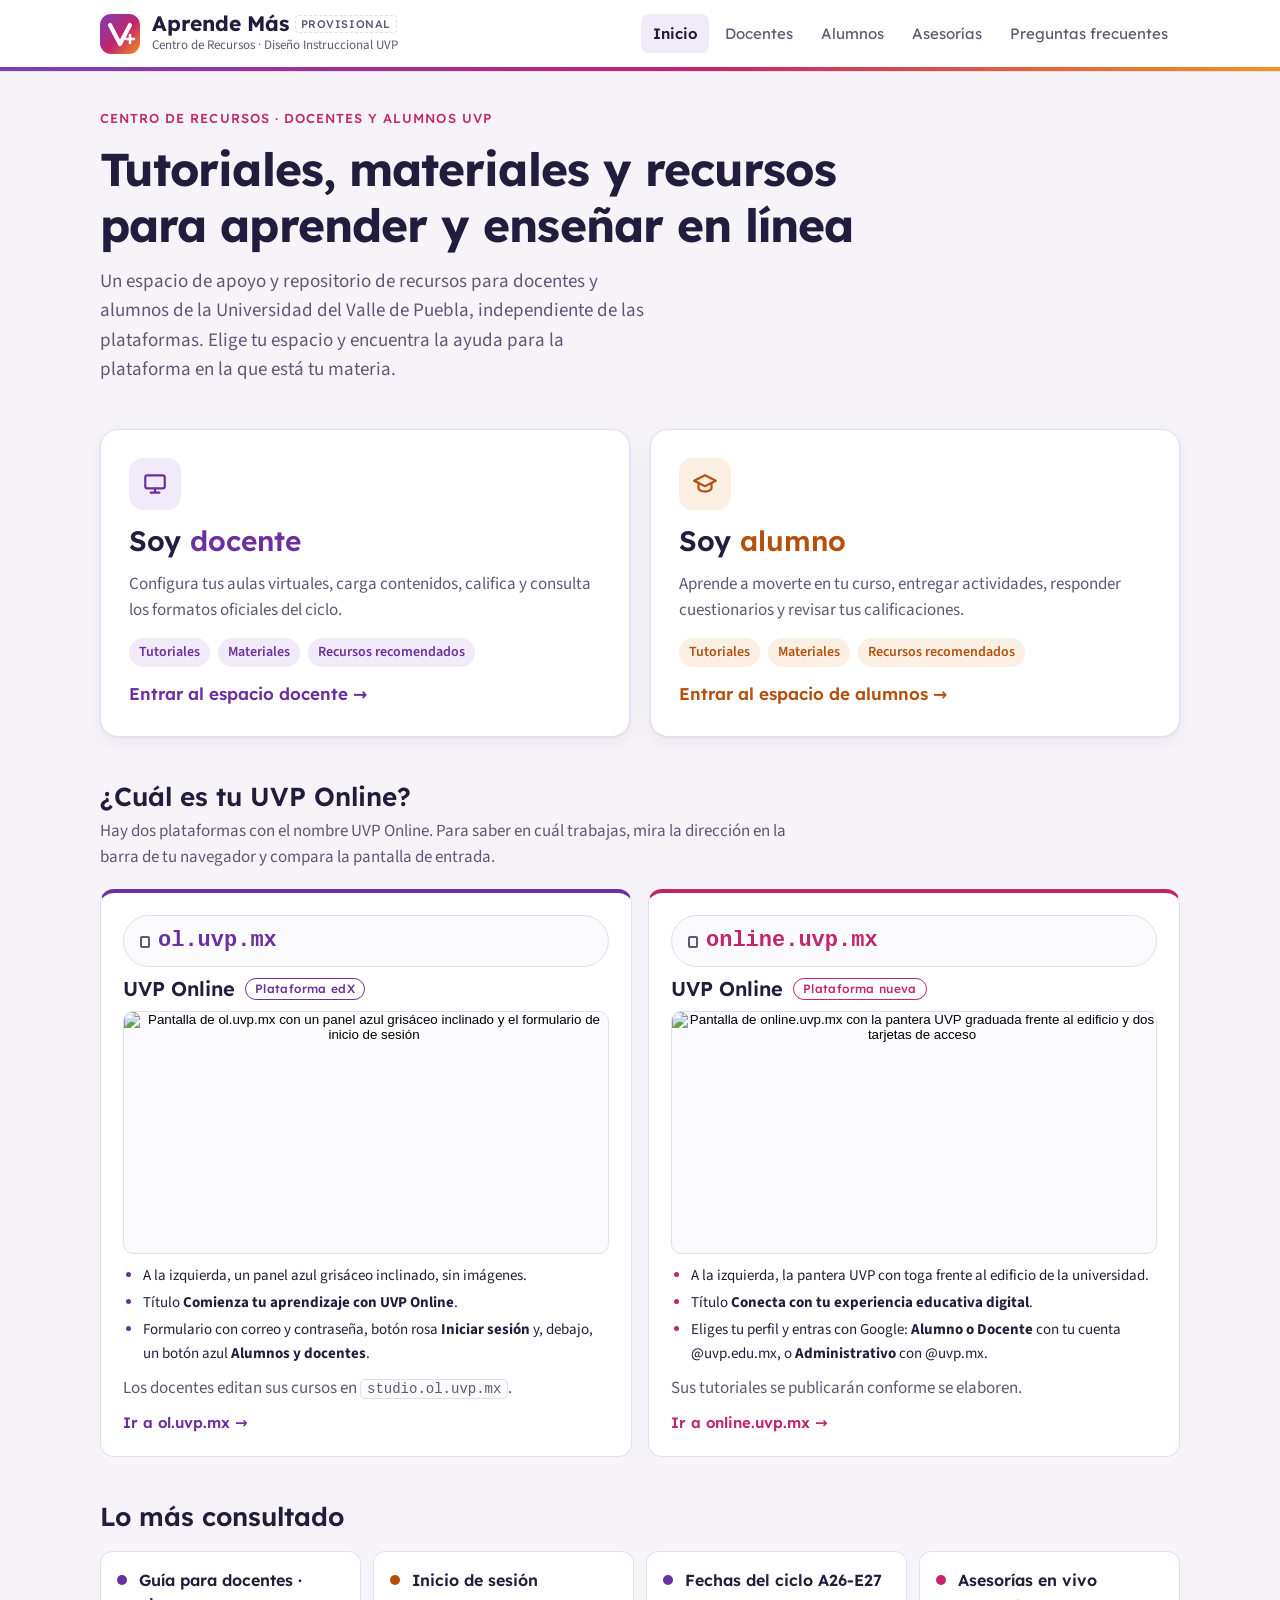
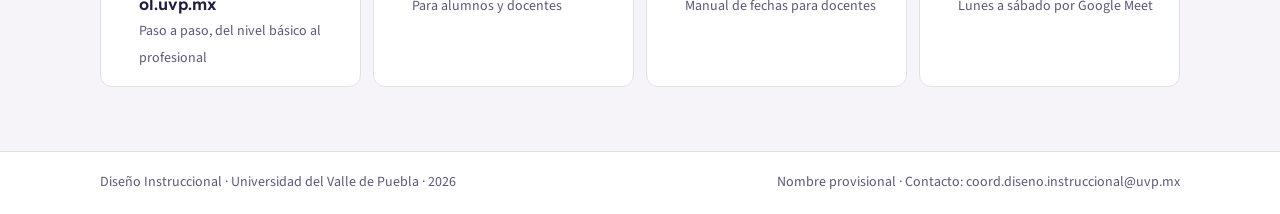
==== index.html @ 5a374000 "Add files via upload" ====
<!doctype html>
<html lang="es">
<head>
<meta charset="utf-8">
<meta name="viewport" content="width=device-width, initial-scale=1, viewport-fit=cover">
<base target="_self">
<title>Aprende Más UVP</title>
<link rel="preconnect" href="https://fonts.googleapis.com">
<link rel="preconnect" href="https://fonts.gstatic.com" crossorigin>
<link rel="stylesheet" href="https://fonts.googleapis.com/css2?family=Lexend:wght@400;500;600;700&family=Source+Sans+3:ital,wght@0,400;0,600;0,700;1,400&display=swap">
<style>
html,body{margin:0}
img{max-width:100%}
[hidden]{display:none!important}
:root{
  --fondo:#F6F4F9; --hoja:#FFFFFF; --hoja2:#FBFAFD; --tinta:#221D3D; --tinta2:#5E5876; --linea:#E3DEEC;
  --violeta:#6B2FA0; --violeta-s:#F1EAF8; --magenta:#C4246B; --naranja:#E8841A;
  --alumno:#B4500C; --alumno-s:#FCEFE3;
  --ok:#1E7A4C; --ok-s:#E3F4EA; --prep:#8A5A00; --prep-s:#FFF4DA; --pend:#6D6784; --pend-s:#EEECF3;
  --nota:#FFF7E3; --nota-t:#6B4700;
  --grad:linear-gradient(90deg,#7B3FB8 0%,#C4246B 55%,#F0961E 100%);
  --sombra:0 1px 2px rgba(34,29,61,.06),0 6px 20px rgba(34,29,61,.06);
  --disp:"Lexend",system-ui,sans-serif; --txt:"Source Sans 3",system-ui,sans-serif;
}
@media (prefers-color-scheme:dark){:root:not([data-theme="light"]){
  color-scheme:dark;
  --fondo:#14111D; --hoja:#1D1929; --hoja2:#221E30; --tinta:#EEEAF6; --tinta2:#A9A2BD; --linea:#342E46;
  --violeta:#BE93EA; --violeta-s:#2A2140; --magenta:#F06A9E; --naranja:#F4A45A;
  --alumno:#F4A45A; --alumno-s:#35241A;
  --ok:#6FD29E; --ok-s:#17301F; --prep:#F2C45A; --prep-s:#332812; --pend:#A9A2BD; --pend-s:#2A2638;
  --nota:#2C2410; --nota-t:#F2C45A; --sombra:none;
}}
:root[data-theme="dark"]{
  color-scheme:dark;
  --fondo:#14111D; --hoja:#1D1929; --hoja2:#221E30; --tinta:#EEEAF6; --tinta2:#A9A2BD; --linea:#342E46;
  --violeta:#BE93EA; --violeta-s:#2A2140; --magenta:#F06A9E; --naranja:#F4A45A;
  --alumno:#F4A45A; --alumno-s:#35241A;
  --ok:#6FD29E; --ok-s:#17301F; --prep:#F2C45A; --prep-s:#332812; --pend:#A9A2BD; --pend-s:#2A2638;
  --nota:#2C2410; --nota-t:#F2C45A; --sombra:none;
}
*{box-sizing:border-box}
body{background:var(--fondo);color:var(--tinta);font-family:var(--txt);font-size:17px;line-height:1.55}
a{color:var(--violeta)}
:focus-visible{outline:3px solid var(--magenta);outline-offset:2px;border-radius:6px}
h1,h2,h3,h4{font-family:var(--disp);line-height:1.2;text-wrap:balance;margin:0;font-weight:600}
p{margin:0}
.wrap{max-width:1120px;margin:0 auto;padding-inline:20px}

/* barra de propuesta */
.propbar{background:var(--tinta);color:var(--fondo);font-size:14px}
.propbar .wrap{display:flex;gap:12px;align-items:center;justify-content:space-between;flex-wrap:wrap;padding-block:8px}
.propbar a{color:inherit;font-weight:700}
.propbar b{font-family:var(--disp);font-weight:500;letter-spacing:.04em;text-transform:uppercase;font-size:12px;background:var(--grad);color:#fff;padding:2px 8px;border-radius:4px;margin-right:6px}

/* cabecera */
header.top{background:var(--hoja);border-bottom:1px solid var(--linea);position:sticky;top:env(safe-area-inset-top,0px);z-index:20}
header.top::after{content:"";display:block;height:4px;background:var(--grad)}
.top .wrap{display:flex;align-items:center;gap:20px;justify-content:space-between;flex-wrap:wrap;padding-block:12px}
.marca{display:flex;align-items:center;gap:12px;text-decoration:none;color:var(--tinta)}
.marca svg{flex:none}
.marca .n{font-family:var(--disp);font-weight:700;font-size:21px;letter-spacing:-.01em;display:block;line-height:1.1}
.marca .s{font-size:13px;color:var(--tinta2);display:block}
nav.menu{display:flex;gap:4px;flex-wrap:wrap}
nav.menu a{font-family:var(--disp);font-size:15px;text-decoration:none;color:var(--tinta2);padding:8px 12px;border-radius:8px}
nav.menu a:hover{background:var(--violeta-s);color:var(--tinta)}
nav.menu a[aria-current="page"]{color:var(--tinta);background:var(--violeta-s);font-weight:600}
nav.menu a.m-alumnos[aria-current="page"]{background:var(--alumno-s)}
nav.menu a.m-prop{border:1px dashed var(--linea)}

main{padding-block:36px 64px}
section.vista{display:grid;gap:44px}

/* inicio */
.hero{display:grid;gap:14px;max-width:760px}
.eyebrow{font-family:var(--disp);font-size:13px;letter-spacing:.08em;text-transform:uppercase;color:var(--magenta);font-weight:500}
.hero h1{font-size:clamp(30px,4.6vw,46px);letter-spacing:-.02em;font-weight:700}
.hero p{font-size:19px;color:var(--tinta2);max-width:62ch}
.puertas{display:grid;grid-template-columns:repeat(auto-fit,minmax(300px,1fr));gap:20px}
.puerta{display:grid;gap:14px;align-content:start;text-decoration:none;color:var(--tinta);background:var(--hoja);border:1px solid var(--linea);border-radius:18px;padding:28px;box-shadow:var(--sombra);position:relative;overflow:hidden;transition:transform .15s ease,border-color .15s}
.puerta:hover{transform:translateY(-2px);border-color:var(--c)}
.puerta{--c:var(--violeta);--cs:var(--violeta-s)}
.puerta.alumnos{--c:var(--alumno);--cs:var(--alumno-s)}
.puerta .ico{width:52px;height:52px;border-radius:14px;background:var(--cs);color:var(--c);display:grid;place-items:center}
.puerta h2{font-size:28px}
.puerta h2 span{color:var(--c)}
.puerta p{color:var(--tinta2)}
.puerta ul{margin:0;padding:0;list-style:none;display:flex;flex-wrap:wrap;gap:8px}
.puerta li{font-size:14px;background:var(--cs);color:var(--c);padding:4px 10px;border-radius:999px;font-weight:600}
.puerta .ir{font-family:var(--disp);font-weight:600;color:var(--c)}

.bloque{display:grid;gap:18px}
.bloque>header{display:grid;gap:6px;max-width:720px}
.bloque>header h2{font-size:26px}
.bloque>header p{color:var(--tinta2)}
.plats{display:grid;grid-template-columns:repeat(auto-fit,minmax(280px,1fr));gap:16px}
.plat{background:var(--hoja);border:1px solid var(--linea);border-radius:14px;padding:22px;display:grid;gap:10px;align-content:start}
.plat h3{font-size:20px;display:flex;gap:10px;align-items:center;flex-wrap:wrap}
.plat p{color:var(--tinta2)}
.plat code{font-size:14px;background:var(--hoja2);border:1px solid var(--linea);padding:1px 6px;border-radius:5px}
.plat.dir{text-decoration:none;color:var(--tinta);border-top:4px solid var(--c)}
.plat.dir:hover{border-color:var(--c)}
.plat .url{display:flex;align-items:center;gap:8px;font-family:ui-monospace,"SF Mono",Consolas,monospace;font-size:clamp(18px,2.4vw,22px);font-weight:600;background:var(--hoja2);border:1px solid var(--linea);border-radius:999px;padding:8px 16px;color:var(--c);overflow-wrap:anywhere}
.plat .cand{flex:none;width:10px;height:12px;border:2px solid var(--tinta2);border-radius:2px;position:relative;top:1px}
.plat .ir{font-family:var(--disp);font-size:15px;font-weight:600;color:var(--c);text-decoration:none;justify-self:start}
.plat .ir:hover{text-decoration:underline}
.plat .pantalla{display:block;width:100%;max-width:100%;aspect-ratio:16/8;padding:0;border:1px solid var(--linea);border-radius:10px;overflow:hidden;background:var(--hoja2);cursor:zoom-in}
.plat .pantalla img{width:100%;height:100%;object-fit:cover;object-position:center top;display:block}
.rasgos{margin:0;padding-left:20px;display:grid;gap:4px;font-size:15px}
.rasgos li::marker{color:var(--c)}
.tag{font-family:var(--disp);font-size:12px;font-weight:500;letter-spacing:.03em;padding:3px 9px;border-radius:999px;border:1px solid currentColor;white-space:nowrap}
.tag.edx{color:var(--violeta)}
.tag.nueva{color:var(--magenta)}

.rapidos{display:grid;grid-template-columns:repeat(auto-fit,minmax(230px,1fr));gap:12px}
.rapido{display:flex;gap:12px;align-items:flex-start;padding:16px;border-radius:12px;background:var(--hoja);border:1px solid var(--linea);text-decoration:none;color:var(--tinta)}
.rapido:hover{border-color:var(--violeta)}
.rapido b{font-family:var(--disp);font-weight:600;display:block;font-size:16px}
.rapido small{color:var(--tinta2);font-size:14px}
.rapido .dot{flex:none;width:10px;height:10px;border-radius:50%;margin-top:7px;background:var(--c,var(--violeta))}

/* espacios */
.cab-esp{display:grid;gap:10px;padding:28px;border-radius:18px;background:var(--cs);border:1px solid var(--linea)}
.cab-esp .eyebrow{color:var(--c)}
.cab-esp h1{font-size:clamp(28px,4vw,40px);letter-spacing:-.02em}
.cab-esp p{max-width:66ch;color:var(--tinta2);font-size:18px}
.esp{--c:var(--violeta);--cs:var(--violeta-s)}
.esp.alumnos{--c:var(--alumno);--cs:var(--alumno-s)}
.subnav{display:flex;gap:8px;flex-wrap:wrap}
.subnav a{font-family:var(--disp);font-size:15px;text-decoration:none;color:var(--tinta);background:var(--hoja);border:1px solid var(--linea);padding:7px 14px;border-radius:999px}
.subnav a:hover{border-color:var(--c)}

.sec{display:grid;gap:18px;scroll-margin-top:110px}
.sec-t{display:flex;gap:14px;align-items:end;justify-content:space-between;flex-wrap:wrap;border-bottom:1px solid var(--linea);padding-bottom:12px}
.sec-t h2{font-size:25px}
.sec-t p{color:var(--tinta2);max-width:60ch;margin-top:4px}

.switch{display:inline-flex;background:var(--hoja);border:1px solid var(--linea);border-radius:12px;padding:4px;gap:4px}
.switch button{font:inherit;font-family:var(--disp);font-size:15px;border:0;background:none;color:var(--tinta2);padding:8px 14px;border-radius:9px;cursor:pointer;display:flex;gap:8px;align-items:center}
.switch button[aria-selected="true"]{background:var(--c);color:var(--hoja)}
.switch button .mini{font-size:12px;opacity:.8}

.grupo{display:grid;gap:12px}
.grupo h3{font-size:17px;color:var(--tinta2);font-weight:500;letter-spacing:.01em}
.tarjetas{display:grid;grid-template-columns:repeat(auto-fill,minmax(250px,1fr));gap:14px}
.tj{background:var(--hoja);border:1px solid var(--linea);border-radius:14px;overflow:hidden;display:flex;flex-direction:column}
.tj .img{display:block;width:100%;aspect-ratio:4/3;max-width:100%;border:0;padding:0;cursor:zoom-in;background:var(--hoja2);border-bottom:1px solid var(--linea)}
.tj .img img{width:100%;height:100%;object-fit:cover;object-position:top;display:block}
.tj .cuerpo{padding:16px;display:grid;gap:8px;align-content:start;flex:1}
.tj h4{font-size:17px;font-weight:600}
.tj p{font-size:15px;color:var(--tinta2)}
.tj .meta{display:flex;gap:8px;flex-wrap:wrap;align-items:center;margin-top:auto;padding-top:6px}
.tipo{font-size:13px;color:var(--tinta2);display:inline-flex;gap:5px;align-items:center}
.tipo svg{width:15px;height:15px}
.tj a.lnk{font-family:var(--disp);font-size:14px;font-weight:600;color:var(--c);text-decoration:none}
.tj a.lnk:hover{text-decoration:underline}
.tj.vacio{border-style:dashed;background:transparent}
.tj.vacio h4{color:var(--tinta2)}
.tj.destacada{grid-column:1/-1;flex-direction:row;flex-wrap:wrap;border-color:var(--c)}
.tj.destacada .cuerpo{padding:22px;gap:10px;min-width:260px}
.tj.destacada h4{font-size:22px}
.niveles{display:flex;flex-wrap:wrap;gap:6px;margin:4px 0 0;padding:0;list-style:none}
.niveles li{font-size:13px;border:1px solid var(--linea);padding:3px 9px;border-radius:6px;background:var(--hoja2)}
.chips{display:flex;flex-wrap:wrap;gap:6px}
.chips span{font-size:13px;background:var(--hoja2);border:1px solid var(--linea);padding:2px 8px;border-radius:6px}

.est{font-size:12px;font-weight:700;letter-spacing:.03em;text-transform:uppercase;padding:3px 8px;border-radius:5px;white-space:nowrap}
.est.ok{background:var(--ok-s);color:var(--ok)}
.est.prep{background:var(--prep-s);color:var(--prep)}
.est.pend{background:var(--pend-s);color:var(--pend)}

.aviso{background:var(--nota);color:var(--nota-t);border-radius:12px;padding:14px 18px;font-size:15px;display:flex;gap:10px;align-items:flex-start}
.aviso svg{flex:none;margin-top:2px}

.flujo{list-style:none;margin:0;padding:0;display:grid;grid-template-columns:repeat(auto-fit,minmax(220px,1fr));gap:14px;counter-reset:f}
.flujo li{counter-increment:f;background:var(--hoja);border:1px solid var(--linea);border-radius:14px;padding:18px;display:grid;gap:6px;align-content:start;position:relative}
.flujo li::before{content:counter(f);width:30px;height:30px;border-radius:50%;background:var(--cs);color:var(--c);font-family:var(--disp);font-weight:600;display:grid;place-items:center}
.flujo li:last-child{border-color:var(--c)}
.flujo b{font-family:var(--disp);font-weight:600;font-size:17px}
.flujo span{color:var(--tinta2);font-size:15px}
.prov{font-family:var(--disp);font-size:11px;font-weight:500;letter-spacing:.05em;text-transform:uppercase;color:var(--tinta2);border:1px dashed var(--linea);border-radius:4px;padding:1px 5px;margin-left:6px;vertical-align:3px}

/* asesorias */
.dos{display:grid;grid-template-columns:repeat(auto-fit,minmax(300px,1fr));gap:18px}
.caja{background:var(--hoja);border:1px solid var(--linea);border-radius:14px;padding:22px;display:grid;gap:12px;align-content:start}
.caja h3{font-size:20px}
.caja p{color:var(--tinta2)}
.horas{display:grid;gap:8px;margin:0}
.horas div{display:flex;justify-content:space-between;gap:12px;flex-wrap:wrap;border-bottom:1px dashed var(--linea);padding-bottom:8px}
.horas dt{font-weight:700}
.horas dd{margin:0;font-variant-numeric:tabular-nums;color:var(--tinta2)}
.equipo{display:grid;grid-template-columns:repeat(auto-fit,minmax(240px,1fr));gap:12px}
.persona{display:flex;gap:12px;align-items:center;background:var(--hoja);border:1px solid var(--linea);border-radius:12px;padding:14px}
.av{flex:none;width:46px;height:46px;border-radius:50%;background:var(--violeta-s);color:var(--violeta);display:grid;place-items:center;font-family:var(--disp);font-weight:600}
.persona b{display:block;font-size:16px;line-height:1.25}
.persona small{display:block;color:var(--tinta2);font-size:14px}
.persona .mail{font-size:14px;user-select:all;color:var(--tinta)}
.boton{display:inline-flex;align-items:center;gap:8px;font-family:var(--disp);font-weight:600;font-size:15px;background:var(--violeta);color:var(--hoja);text-decoration:none;padding:10px 16px;border-radius:10px;justify-self:start}

/* faq */
details{background:var(--hoja);border:1px solid var(--linea);border-radius:12px;padding:0 18px}
details+details{margin-top:10px}
summary{cursor:pointer;padding:16px 0;font-family:var(--disp);font-size:17px;font-weight:500;list-style:none;display:flex;justify-content:space-between;gap:12px}
summary::after{content:"+";color:var(--violeta);font-size:22px;line-height:1}
details[open] summary::after{content:"–"}
details .r{padding:0 0 16px;color:var(--tinta2);max-width:75ch}
summary .tag{margin-right:8px;vertical-align:2px}

/* propuesta */
.prop h1{font-size:clamp(28px,4vw,40px);letter-spacing:-.02em}
.prop .lead{font-size:19px;color:var(--tinta2);max-width:66ch}
.arbol{font-family:var(--disp);font-size:15px;background:var(--hoja);border:1px solid var(--linea);border-radius:14px;padding:20px 22px;overflow-x:auto}
.arbol ul{list-style:none;margin:0;padding-left:22px;border-left:1px solid var(--linea)}
.arbol>ul{padding-left:0;border:0}
.arbol li{padding:5px 0 5px 0;position:relative}
.arbol ul ul li::before{content:"";position:absolute;left:-22px;top:17px;width:16px;border-top:1px solid var(--linea)}
.arbol .pg{font-weight:600}
.arbol .d{font-family:var(--txt);color:var(--tinta2);font-size:14px;margin-left:8px}
.arbol .doc{color:var(--violeta)} .arbol .alu{color:var(--alumno)}
.tabla{overflow-x:auto;border:1px solid var(--linea);border-radius:14px;background:var(--hoja)}
table{border-collapse:collapse;width:100%;min-width:640px;font-size:15px}
th,td{text-align:left;padding:11px 14px;border-bottom:1px solid var(--linea);vertical-align:top}
th{font-family:var(--disp);font-weight:500;font-size:13px;letter-spacing:.04em;text-transform:uppercase;color:var(--tinta2);background:var(--hoja2)}
tr:last-child td{border-bottom:0}
.cambios{display:grid;grid-template-columns:repeat(auto-fit,minmax(250px,1fr));gap:14px}
.cambio{background:var(--hoja);border:1px solid var(--linea);border-radius:14px;padding:18px;display:grid;gap:8px;align-content:start}
.cambio h3{font-size:17px}
.cambio p{font-size:15px;color:var(--tinta2)}
.cambio .antes{font-size:14px;color:var(--tinta2);text-decoration:line-through;text-decoration-color:var(--magenta)}
.paleta{display:grid;grid-template-columns:repeat(auto-fill,minmax(150px,1fr));gap:12px}
.sw{border:1px solid var(--linea);border-radius:12px;overflow:hidden;background:var(--hoja)}
.sw i{display:block;height:64px}
.sw div{padding:10px 12px;font-size:14px}
.sw b{display:block;font-family:var(--disp);font-weight:500}
.sw code{font-size:13px;color:var(--tinta2)}
.pend-lista{display:grid;gap:10px;margin:0;padding:0;list-style:none;counter-reset:q}
.pend-lista li{background:var(--hoja);border:1px solid var(--linea);border-radius:12px;padding:14px 16px 14px 54px;position:relative;counter-increment:q}
.pend-lista li::before{content:counter(q);position:absolute;left:16px;top:13px;width:26px;height:26px;border-radius:50%;background:var(--grad);color:#fff;font-family:var(--disp);font-size:14px;display:grid;place-items:center}
.pend-lista b{font-family:var(--disp);font-weight:500}
.pend-lista span{display:block;color:var(--tinta2);font-size:15px}
.pasos{display:grid;gap:10px;margin:0;padding-left:22px}
.pasos li{padding-left:4px}
.tipos{display:grid;grid-template-columns:repeat(auto-fit,minmax(220px,1fr));gap:16px}
.tipos .caja{gap:6px}
.tipos .muestra-d{font-family:var(--disp);font-size:30px;font-weight:600;line-height:1.1}
.tipos .muestra-t{font-size:18px}

footer.pie{border-top:1px solid var(--linea);background:var(--hoja)}
footer.pie .wrap{display:flex;justify-content:space-between;gap:12px;flex-wrap:wrap;padding-block:20px;font-size:14px;color:var(--tinta2)}

dialog{border:0;padding:0;border-radius:14px;max-width:min(920px,94vw);max-height:92vh;background:var(--hoja);color:var(--tinta)}
dialog::backdrop{background:rgba(20,17,29,.72)}
dialog .dh{display:flex;justify-content:space-between;align-items:center;gap:12px;padding:12px 16px;border-bottom:1px solid var(--linea);position:sticky;top:0;background:var(--hoja)}
dialog .dh b{font-family:var(--disp);font-weight:500}
dialog button.x{font:inherit;border:1px solid var(--linea);background:var(--hoja2);color:var(--tinta);border-radius:8px;padding:4px 12px;cursor:pointer}
dialog img{display:block;width:100%;height:auto}

@media (max-width:640px){
  body{font-size:16px}
  header.top{position:static}
  nav.menu a{padding:6px 9px;font-size:14px}
  .puerta,.cab-esp{padding:20px}
  .tj.destacada .cuerpo{min-width:0}
}
@media (prefers-reduced-motion:reduce){*{transition:none!important;scroll-behavior:auto!important}}
</style>
</head>
<body>


<header class="top"><div class="wrap">
  <a class="marca" href="#inicio" aria-label="Aprende Más, inicio">
    <svg width="40" height="40" viewBox="0 0 40 40" aria-hidden="true"><defs><linearGradient id="g" x1="0" y1="0" x2="1" y2="1"><stop offset="0" stop-color="#7B3FB8"/><stop offset=".55" stop-color="#C4246B"/><stop offset="1" stop-color="#F0961E"/></linearGradient></defs><rect width="40" height="40" rx="11" fill="url(#g)"/><path d="M10 11 L20 30 L30 11" fill="none" stroke="#fff" stroke-width="4.2" stroke-linecap="round" stroke-linejoin="round"/><path d="M26 25h8M30 21v8" stroke="#fff" stroke-width="2.6" stroke-linecap="round"/></svg>
    <span><span class="n">Aprende Más<span class="prov" title="Nombre provisional, pendiente de autorización">provisional</span></span><span class="s">Centro de Recursos · Diseño Instruccional UVP</span></span>
  </a>
  <nav class="menu" aria-label="Principal">
    <a href="#inicio">Inicio</a>
    <a href="#docentes">Docentes</a>
    <a href="#alumnos" class="m-alumnos">Alumnos</a>
    <a href="#asesorias">Asesorías</a>
    <a href="#faq">Preguntas frecuentes</a>
  </nav>
</div></header>

<main class="wrap">

<!-- INICIO -->
<section class="vista" id="v-inicio" data-vista="inicio">
  <div class="hero">
    <span class="eyebrow">Centro de Recursos · Docentes y alumnos UVP</span>
    <h1>Tutoriales, materiales y recursos para aprender y enseñar en línea</h1>
    <p>Un espacio de apoyo y repositorio de recursos para docentes y alumnos de la Universidad del Valle de Puebla, independiente de las plataformas. Elige tu espacio y encuentra la ayuda para la plataforma en la que está tu materia.</p>
  </div>

  <div class="puertas">
    <a class="puerta" href="#docentes">
      <span class="ico"><svg width="26" height="26" viewBox="0 0 24 24" fill="none" stroke="currentColor" stroke-width="2" stroke-linecap="round" stroke-linejoin="round" aria-hidden="true"><rect x="3" y="4" width="18" height="12" rx="2"/><path d="M8 20h8M12 16v4"/></svg></span>
      <h2>Soy <span>docente</span></h2>
      <p>Configura tus aulas virtuales, carga contenidos, califica y consulta los formatos oficiales del ciclo.</p>
      <ul><li>Tutoriales</li><li>Materiales</li><li>Recursos recomendados</li></ul>
      <span class="ir">Entrar al espacio docente →</span>
    </a>
    <a class="puerta alumnos" href="#alumnos">
      <span class="ico"><svg width="26" height="26" viewBox="0 0 24 24" fill="none" stroke="currentColor" stroke-width="2" stroke-linecap="round" stroke-linejoin="round" aria-hidden="true"><path d="M22 9 12 4 2 9l10 5 10-5Z"/><path d="M6 11v5c0 1.5 2.7 3 6 3s6-1.5 6-3v-5"/></svg></span>
      <h2>Soy <span>alumno</span></h2>
      <p>Aprende a moverte en tu curso, entregar actividades, responder cuestionarios y revisar tus calificaciones.</p>
      <ul><li>Tutoriales</li><li>Materiales</li><li>Recursos recomendados</li></ul>
      <span class="ir">Entrar al espacio de alumnos →</span>
    </a>
  </div>

  <div class="bloque">
    <header>
      <h2>¿Cuál es tu UVP Online?</h2>
      <p>Hay dos plataformas con el nombre UVP Online. Para saber en cuál trabajas, mira la dirección en la barra de tu navegador y compara la pantalla de entrada.</p>
    </header>
    <div class="plats">
      <div class="plat dir" style="--c:var(--violeta)">
        <span class="url"><span class="cand" aria-hidden="true"></span>ol.uvp.mx</span>
        <h3>UVP Online <span class="tag edx">Plataforma edX</span></h3>
        <button class="pantalla" data-img="img/ol-inicio.jpg" data-t="Pantalla de entrada de ol.uvp.mx" aria-label="Ampliar la pantalla de entrada de ol.uvp.mx"><img src="img/ol-inicio.jpg" alt="Pantalla de ol.uvp.mx con un panel azul grisáceo inclinado y el formulario de inicio de sesión"></button>
        <ul class="rasgos">
          <li>A la izquierda, un panel azul grisáceo inclinado, sin imágenes.</li>
          <li>Título <b>Comienza tu aprendizaje con UVP Online</b>.</li>
          <li>Formulario con correo y contraseña, botón rosa <b>Iniciar sesión</b> y, debajo, un botón azul <b>Alumnos y docentes</b>.</li>
        </ul>
        <p>Los docentes editan sus cursos en <code>studio.ol.uvp.mx</code>.</p>
        <a class="ir" href="https://ol.uvp.mx/" target="_blank" rel="noopener">Ir a ol.uvp.mx →</a>
      </div>
      <div class="plat dir" style="--c:var(--magenta)">
        <span class="url"><span class="cand" aria-hidden="true"></span>online.uvp.mx</span>
        <h3>UVP Online <span class="tag nueva">Plataforma nueva</span></h3>
        <button class="pantalla" data-img="img/online-inicio.jpg" data-t="Pantalla de entrada de online.uvp.mx" aria-label="Ampliar la pantalla de entrada de online.uvp.mx"><img src="img/online-inicio.jpg" alt="Pantalla de online.uvp.mx con la pantera UVP graduada frente al edificio y dos tarjetas de acceso"></button>
        <ul class="rasgos">
          <li>A la izquierda, la pantera UVP con toga frente al edificio de la universidad.</li>
          <li>Título <b>Conecta con tu experiencia educativa digital</b>.</li>
          <li>Eliges tu perfil y entras con Google: <b>Alumno o Docente</b> con tu cuenta @uvp.edu.mx, o <b>Administrativo</b> con @uvp.mx.</li>
        </ul>
        <p>Sus tutoriales se publicarán conforme se elaboren.</p>
        <a class="ir" href="https://online.uvp.mx/" target="_blank" rel="noopener">Ir a online.uvp.mx →</a>
      </div>
    </div>
  </div>

  <div class="bloque">
    <header><h2>Lo más consultado</h2></header>
    <div class="rapidos">
      <a class="rapido" href="https://claude.ai/artifact/C5mADzJWfYP7SqwS8NU3hZ?sk=KpzgsGX7uuyy3QQYLZn0fQ" target="_blank" rel="noopener"><span class="dot"></span><span><b>Guía para docentes · ol.uvp.mx</b><small>Paso a paso, del nivel básico al profesional</small></span></a>
      <a class="rapido" href="#alumnos" style="--c:var(--alumno)"><span class="dot"></span><span><b>Inicio de sesión</b><small>Para alumnos y docentes</small></span></a>
      <a class="rapido" href="#docentes-materiales"><span class="dot"></span><span><b>Fechas del ciclo A26-E27</b><small>Manual de fechas para docentes</small></span></a>
      <a class="rapido" href="#asesorias" style="--c:var(--magenta)"><span class="dot"></span><span><b>Asesorías en vivo</b><small>Lunes a sábado por Google Meet</small></span></a>
    </div>
  </div>
</section>

<!-- ESPACIOS (se llenan desde datos) -->
<section class="vista esp" id="v-docentes" data-vista="docentes" hidden></section>
<section class="vista esp alumnos" id="v-alumnos" data-vista="alumnos" hidden></section>

<!-- ASESORÍAS -->
<section class="vista" id="v-asesorias" data-vista="asesorias" hidden>
  <div class="cab-esp" style="--c:var(--violeta);--cs:var(--violeta-s)">
    <span class="eyebrow">Acompañamiento</span>
    <h1>Asesorías</h1>
    <p>Resuelve dudas en vivo o agenda una revisión a fondo de tu aula virtual con el equipo de Diseño Instruccional.</p>
  </div>
  <div class="aviso"><svg width="18" height="18" viewBox="0 0 24 24" fill="none" stroke="currentColor" stroke-width="2" aria-hidden="true"><circle cx="12" cy="12" r="10"/><path d="M12 8v5M12 16h.01"/></svg><span>Estas asesorías son para docentes. Los alumnos piden ayuda a su coordinación, y si es un tema de plataforma, la coordinación lo consulta con Diseño Instruccional. Ver <a href="#alumnos-ayuda">Alumnos → ¿Necesitas ayuda?</a></span></div>
  <div class="dos">
    <div class="caja">
      <h3>Asesorías permanentes</h3>
      <p>Sin cita. Entra a la sala de Google Meet en cualquiera de estos horarios.</p>
      <dl class="horas">
        <div><dt>Lunes a viernes</dt><dd>10:00–11:00 · 12:00–13:00 · 16:00–17:00</dd></div>
        <div><dt>Sábado</dt><dd>11:00–12:00</dd></div>
      </dl>
      <a class="boton" href="https://meet.google.com/jgg-ntqd-hzv" target="_blank" rel="noopener">Ingresar a la asesoría</a>
    </div>
    <div class="caja">
      <h3>Asesorías personalizadas</h3>
      <p>Para revisar tu aula virtual completa o estructurar una asignatura. Elige fecha y hora y reserva una cita individual.</p>
      <a class="boton" href="https://sites.google.com/uvp.mx/aprendemas/asesor%C3%ADas" target="_blank" rel="noopener">Agendar una cita</a>
    </div>
    <div class="caja">
      <h3>Curso de Inducción al EVA 2026</h3>
      <p>Curso autogestionado para docentes: administración del entorno en modo edición y en vivo, configuración de fechas y entregas, y buenas prácticas para contenidos digitales.</p>
      <a class="boton" href="https://ol.uvp.mx/courses/course-v1:UVP+INDDOC+2026_01_F26_D26/about" target="_blank" rel="noopener">Ir al curso</a>
    </div>
  </div>
  <div class="bloque">
    <header><h2>Equipo de Diseño Instruccional</h2></header>
    <div class="equipo">
      <div class="persona"><span class="av">FT</span><span><b>Francisco Javier Tovar Narváez</b><small>Coordinador de Diseño Instruccional</small><span class="mail">coord.diseno.instruccional@uvp.mx</span></span></div>
      <div class="persona"><span class="av">BH</span><span><b>Blanca Flor Hernández Patiño</b><small>Diseñadora Instruccional</small><span class="mail">diseno.instruccional2@uvp.mx</span></span></div>
      <div class="persona"><span class="av">FC</span><span><b>Francisco Javier de la Cruz Martínez</b><small>Diseñador Instruccional</small><span class="mail">diseno.instruccional3@uvp.mx</span></span></div>
    </div>
  </div>
</section>

<!-- FAQ -->
<section class="vista" id="v-faq" data-vista="faq" hidden>
  <div class="cab-esp" style="--c:var(--magenta);--cs:var(--violeta-s)">
    <span class="eyebrow">Respuestas rápidas</span>
    <h1>Preguntas frecuentes</h1>
    <p>Elige tu perfil para ver las dudas más comunes y cómo resolverlas.</p>
  </div>
  <div class="puertas">
    <a class="puerta" href="#faq-docentes"><h2>FAQ <span>docentes</span></h2><p>Acceso, contenidos, calificaciones y errores de la plataforma.</p><span class="ir">Ver preguntas →</span></a>
    <a class="puerta alumnos" href="#faq-alumnos"><h2>FAQ <span>alumnos</span></h2><p>Cómo entrar, entregar actividades, revisar calificaciones y a quién pedir ayuda.</p><span class="ir">Ver preguntas →</span></a>
  </div>
</section>
<section class="vista esp" id="v-faq-docentes" data-vista="faq-docentes" hidden></section>
<section class="vista esp alumnos" id="v-faq-alumnos" data-vista="faq-alumnos" hidden></section>


</main>

<footer class="pie"><div class="wrap">
  <span>Diseño Instruccional · Universidad del Valle de Puebla · 2026</span>
  <span>Nombre provisional · Contacto: coord.diseno.instruccional@uvp.mx</span>
</div></footer>

<dialog id="visor" aria-label="Vista de la infografía">
  <div class="dh"><b id="visor-t"></b><button class="x" id="visor-x">Cerrar</button></div>
  <img id="visor-i" alt="">
</dialog>

<script>
const ACTUAL = "https://sites.google.com/uvp.mx/aprendemas/";
const GUIA = "https://claude.ai/artifact/C5mADzJWfYP7SqwS8NU3hZ?sk=KpzgsGX7uuyy3QQYLZn0fQ";
const I = {
  video:'<svg viewBox="0 0 24 24" fill="none" stroke="currentColor" stroke-width="2"><rect x="2" y="5" width="15" height="14" rx="2"/><path d="m17 10 5-3v10l-5-3"/></svg>',
  info:'<svg viewBox="0 0 24 24" fill="none" stroke="currentColor" stroke-width="2"><rect x="4" y="3" width="16" height="18" rx="2"/><path d="M8 8h8M8 12h8M8 16h5"/></svg>',
  guia:'<svg viewBox="0 0 24 24" fill="none" stroke="currentColor" stroke-width="2"><path d="M4 5a2 2 0 0 1 2-2h13v16H6a2 2 0 0 0-2 2Z"/><path d="M4 19V5"/></svg>',
  doc:'<svg viewBox="0 0 24 24" fill="none" stroke="currentColor" stroke-width="2"><path d="M14 3H6a2 2 0 0 0-2 2v14a2 2 0 0 0 2 2h12a2 2 0 0 0 2-2V9Z"/><path d="M14 3v6h6"/></svg>',
  web:'<svg viewBox="0 0 24 24" fill="none" stroke="currentColor" stroke-width="2"><circle cx="12" cy="12" r="9"/><path d="M3 12h18M12 3a14 14 0 0 1 0 18M12 3a14 14 0 0 0 0 18"/></svg>',
  curso:'<svg viewBox="0 0 24 24" fill="none" stroke="currentColor" stroke-width="2"><path d="M22 9 12 4 2 9l10 5 10-5Z"/><path d="M6 11v5c0 1.5 2.7 3 6 3s6-1.5 6-3v-5"/></svg>'
};
const TIPO = {video:"Video",info:"Infografía",guia:"Guía interactiva",doc:"Documento",web:"Sitio externo",curso:"Curso"};
const EST = {ok:"Disponible",prep:"En preparación",pend:"Por crear"};

const nuevaDoc = [
  {g:"Antes de iniciar", it:[{t:"Inicio de sesión",tp:"info",e:"pend"},{t:"Recorrido por el curso",tp:"video",e:"pend"},{t:"Configurar fechas de la materia",tp:"video",e:"pend"}]},
  {g:"Carga de contenidos", it:[{t:"Insertar un PDF",tp:"info",e:"pend"},{t:"Insertar un video",tp:"info",e:"pend"},{t:"Crear un cuestionario",tp:"info",e:"pend"}]},
  {g:"Evaluación y seguimiento", it:[{t:"Calificar entregas",tp:"video",e:"pend"},{t:"Descargar calificaciones",tp:"info",e:"pend"},{t:"Comunicarte con tu grupo",tp:"info",e:"pend"}]}
];
const alumnoTemas = (plat) => [
  {g:"Primeros pasos", it:[
    plat==="edx" ? {t:"Inicio de sesión en ol.uvp.mx",d:"Entra con tu correo y contraseña y el botón rosa Iniciar sesión. No uses el botón azul “Alumnos y docentes”: te mostrará “Acceso bloqueado”.",tp:"info",e:"prep"} : {t:"Inicio de sesión",tp:"info",e:"pend"},
    {t:"Conoce tu curso",d:"Dónde están las semanas, las actividades y los avisos.",tp:"video",e:"pend"}]},
  {g:"Actividades", it:[
    {t:"Entregar una tarea",d:"Subir un archivo y confirmar que la entrega quedó registrada.",tp:"info",e:"pend"},
    {t:"Responder un cuestionario",d:"Intentos, tiempo y cómo revisar la respuesta.",tp:"info",e:"pend"},
    {t:"Participar en un foro",tp:"info",e:"pend"}]},
  {g:"Seguimiento", it:[{t:"Consultar mis calificaciones",tp:"video",e:"pend"},{t:"Revisar fechas de entrega",tp:"info",e:"pend"}]}
];

const ESPACIOS = {
  docentes:{
    eyebrow:"Espacio docente", titulo:"Docentes",
    intro:"Tutoriales para configurar y operar tus aulas virtuales, los formatos oficiales del ciclo y herramientas para enriquecer tus clases.",
    tutoriales:{
      edx:[
        {destacada:{t:"Guía para docentes · ol.uvp.mx",d:"La guía completa, con búsqueda, calculadora de hora, simulador y solución de errores comunes. Empieza aquí si es tu primer ciclo.",niveles:["Primeros pasos","Básico: calificar y ver calificaciones","Avanzado: fechas, cuestionarios, prórrogas","Profesional: videos, PDF, Genially","Práctica y soporte"],link:GUIA}},
        {g:"Antes de iniciar", it:[
          {t:"Inicio de sesión",d:"Da clic en el botón azul “Alumnos y docentes” y entra con tu cuenta @uvp.edu.mx.",tp:"video",e:"ok",dur:"1 min 15 s",link:ACTUAL+"evas/antes-iniciar"},
          {t:"Configuración de fechas y datos de la materia",d:"La estructura de la materia por semana.",tp:"video",e:"ok",dur:"1 min 15 s",link:ACTUAL+"evas/antes-iniciar"},
          {t:"Configuración de foros",d:"Cómo preparar el foro de la materia.",tp:"video",e:"ok",link:ACTUAL+"evas/antes-iniciar"}]},
        {g:"Carga de contenidos", it:[
          {t:"Insertar un archivo PDF",d:"Subir el archivo en Studio, copiar su URL y mostrarlo con Raw HTML.",tp:"info",e:"ok",img:"img/pdf.jpg"},
          {t:"Cargar un video de YouTube",d:"Componente Video, URL del video y recorte por duración.",tp:"info",e:"ok",img:"img/video.jpg"},
          {t:"Crear un cuestionario",d:"Componente Problemas, tipo Single select, puntuación e intentos.",tp:"info",e:"ok",img:"img/cuestionario.jpg"}]},
        {g:"Evaluación y seguimiento", it:[
          {t:"Un buen arranque: buenas prácticas docentes",d:"Estrategias y recomendaciones para iniciar el ciclo.",tp:"video",e:"ok",dur:"2 min 35 s",link:ACTUAL+"evas/evaluaciones"},
          {t:"Calificar entregas y ver calificaciones",d:"Incluido en la guía completa, nivel básico.",tp:"guia",e:"ok",link:GUIA},
          {t:"Calificaciones por parcial",d:"Con plantilla de Excel. Incluido en la guía completa.",tp:"guia",e:"ok",link:GUIA}]}
      ],
      nueva:nuevaDoc
    },
    materiales:[
      {g:"Planeación", it:[
        {t:"Guiones instruccionales 2026",d:"Plantillas por modalidad:",chips:["Online","B-Learning","Escolarizado","Bachillerato","Sistema abierto","Posgrados"],tp:"doc",e:"ok",link:ACTUAL+"gesti%C3%B3n-docente/formatos-y-plantillas"},
        {t:"Planeación docente",d:"Formato y tutorial de llenado.",tp:"doc",e:"pend"}]},
      {g:"Ciclo A26-E27", it:[
        {t:"Manual de fechas A26-E27",d:"Fechas clave del ciclo académico.",tp:"doc",e:"ok",link:ACTUAL+"gesti%C3%B3n-docente/fechas"},
        {t:"Reportes A26_E27",d:"Reportes y trámites del ciclo.",tp:"doc",e:"ok",link:ACTUAL+"gesti%C3%B3n-docente/reportes"}]},
      {g:"Formación", it:[
        {t:"Curso de Inducción al EVA 2026",d:"Curso autogestionado sobre el entorno virtual.",tp:"curso",e:"ok",link:"#asesorias"}]}
    ],
    recursos:[
      {g:"Herramientas digitales", it:[
        {t:"Comprimir un PDF con I Love PDF",d:"Para archivos que superan el peso permitido.",tp:"info",e:"ok",img:"img/ilovepdf.jpg"},
        {t:"Comprimir un PDF con Small PDF",d:"Alternativa en línea, sin instalar nada.",tp:"info",e:"ok",img:"img/smallpdf.jpg"},
        {t:"Genially, Canva y otras páginas",d:"Cómo mostrarlas dentro del curso. Incluido en la guía completa.",tp:"guia",e:"ok",link:GUIA}]},
      {g:"Aplicaciones educativas", it:[
        {t:"Catálogo de aplicaciones educativas",d:"Organizadas por materia, nivel formativo y habilidad.",tp:"web",e:"ok",link:ACTUAL+"evas/cat%C3%A1logo-de-aplicaciones-educativas"},
        {t:"Nuevas recomendaciones",d:"Espacio para las siguientes herramientas que proponga el equipo.",tp:"web",e:"pend"}]}
    ]
  },
  alumnos:{
    eyebrow:"Espacio de alumnos", titulo:"Alumnos",
    intro:"Aprende a usar tu aula virtual: entrar, encontrar tus actividades, entregar a tiempo y revisar cómo vas. Busca los tutoriales de la plataforma en la que está tu materia.",
    inicio:{t:"Curso de inducción para alumnos",d:"Un curso interactivo para conocer tu entorno virtual antes de empezar tus materias. Se está construyendo; cuando esté listo, lo encontrarás aquí.",tp:"curso",etiqueta:"Curso interactivo · recomendado para empezar",e:"prep",niveles:["Cómo entrar","Tu curso por dentro","Entregas y cuestionarios","Calificaciones","A quién pedir ayuda"]},
    tutoriales:{ edx:alumnoTemas("edx"), nueva:alumnoTemas("nueva") },
    materiales:[
      {g:"Tu ciclo escolar", it:[
        {t:"Calendario del ciclo",d:"Inicio y cierre de materias, periodos de evaluación.",tp:"doc",e:"pend"},
        {t:"Guía del estudiante en línea",d:"Qué esperar de una materia en línea y cómo organizarte.",tp:"doc",e:"pend"},
        {t:"Lineamientos de evaluación",d:"Cómo se califica y qué pasa con las entregas tardías.",tp:"doc",e:"pend"}]}
    ],
    recursos:[
      {g:"Herramientas digitales", it:[
        {t:"Comprimir un PDF con I Love PDF",d:"Si tu archivo pesa demasiado para subirlo.",tp:"info",e:"ok",img:"img/ilovepdf.jpg"},
        {t:"Comprimir un PDF con Small PDF",d:"Alternativa en línea, sin instalar nada.",tp:"info",e:"ok",img:"img/smallpdf.jpg"}]},
      {g:"Para estudiar mejor", it:[
        {t:"Citar en formato APA",d:"Referencias y citas para tus trabajos.",tp:"web",e:"pend"},
        {t:"Organiza tu tiempo",d:"Planificador semanal para materias en línea.",tp:"info",e:"pend"},
        {t:"Biblioteca digital",d:"Acceso a libros y artículos de la universidad.",tp:"web",e:"pend"}]}
    ]
  }
};

const esc = s => String(s).replace(/[&<>"]/g, c => ({"&":"&amp;","<":"&lt;",">":"&gt;",'"':"&quot;"}[c]));

function tarjeta(x){
  const vacio = x.e === "pend";
  const img = x.img ? `<button class="img" data-img="${x.img}" data-t="${esc(x.t)}" aria-label="Ampliar infografía: ${esc(x.t)}"><img src="${x.img}" alt="" loading="lazy"></button>` : "";
  const chips = x.chips ? `<div class="chips">${x.chips.map(c=>`<span>${c}</span>`).join("")}</div>` : "";
  const ext = x.link && x.link.startsWith("http");
  const lnk = x.link ? `<a class="lnk" href="${x.link}" ${ext?'target="_blank" rel="noopener"':""}>${x.tp==="guia"?"Abrir la guía":"Ver"} →</a>` : (x.img ? `<a class="lnk" href="#" data-img="${x.img}" data-t="${esc(x.t)}">Ver infografía →</a>` : "");
  return `<article class="tj${vacio?" vacio":""}">${img}<div class="cuerpo">
    <h4>${esc(x.t)}</h4>${x.d?`<p>${esc(x.d)}</p>`:""}${chips}
    <div class="meta"><span class="est ${x.e}">${EST[x.e]}</span><span class="tipo">${I[x.tp]}${TIPO[x.tp]}${x.dur?" · "+esc(x.dur):""}</span>${lnk}</div>
  </div></article>`;
}
function destacada(x){
  const e = x.e || "ok";
  return `<div class="tarjetas"><article class="tj destacada"><div class="cuerpo">
      <span class="tipo">${I[x.tp||"guia"]}${x.etiqueta||"Guía interactiva · recomendada"}</span>
      <h4>${esc(x.t)}</h4><p>${esc(x.d)}</p>
      ${x.niveles?`<ul class="niveles">${x.niveles.map(n=>`<li>${n}</li>`).join("")}</ul>`:""}
      <div class="meta"><span class="est ${e}">${EST[e]}</span>${x.link?`<a class="lnk" href="${x.link}" target="_blank" rel="noopener">${x.cta||"Abrir la guía"} →</a>`:""}</div>
    </div></article></div>`;
}
const AYUDA = `
  <div class="sec" id="alumnos-ayuda">
    <div class="sec-t"><div><h2>¿Necesitas ayuda?</h2><p>Si algo no funciona o no encuentras tu materia, este es el camino.</p></div></div>
    <ol class="flujo">
      <li><b>Revisa los tutoriales</b><span>Muchas dudas de inicio de sesión, entregas y archivos se resuelven aquí.</span></li>
      <li><b>Escribe a tu coordinación</b><span>Es tu contacto para cualquier duda: materias, fechas, calificaciones o problemas con la plataforma.</span></li>
      <li><b>Diseño Instruccional</b><span>Si es un tema de plataforma, tu coordinación lo consulta con nuestro equipo. No necesitas escribirnos directamente.</span></li>
    </ol>
    <div class="caja"><h3>Al escribir a tu coordinación, incluye</h3>
      <div class="chips" style="gap:8px"><span>Tu nombre y matrícula</span><span>La materia</span><span>La plataforma: ol.uvp.mx u online.uvp.mx</span><span>Qué intentabas hacer</span><span>Una captura de pantalla del error</span></div>
    </div>
    <div class="grupo"><h3>Coordinaciones</h3><div class="tarjetas">
      ${["Escolarizado","B-Learning","Online","Sistema abierto","Posgrados","Bachillerato"].map(m=>tarjeta({t:"Coordinación "+m,d:"Nombre y correo por confirmar.",tp:"doc",e:"pend"})).join("")}
    </div></div>
  </div>`;
function grupos(lista){
  return lista.map(gr => gr.destacada ? destacada(gr.destacada)
    : `<div class="grupo"><h3>${gr.g}</h3><div class="tarjetas">${gr.it.map(tarjeta).join("")}</div></div>`).join("");
}
const AVISO_NUEVA = `<div class="aviso"><svg width="18" height="18" viewBox="0 0 24 24" fill="none" stroke="currentColor" stroke-width="2" aria-hidden="true"><circle cx="12" cy="12" r="10"/><path d="M12 8v5M12 16h.01"/></svg><span>Espacio reservado para la plataforma nueva, <b>online.uvp.mx</b>. Los tutoriales se publicarán conforme se elaboren y siguen la misma estructura que los de ol.uvp.mx para que docentes y alumnos encuentren lo mismo en el mismo lugar.</span></div>`;

function pintarEspacio(k){
  const E = ESPACIOS[k], el = document.getElementById("v-"+k);
  el.innerHTML = `
    <div class="cab-esp"><span class="eyebrow">${E.eyebrow}</span><h1>${E.titulo}</h1><p>${E.intro}</p>
      <nav class="subnav" aria-label="Secciones de ${E.titulo}"><a href="#${k}-tutoriales">Tutoriales</a><a href="#${k}-materiales">Materiales</a><a href="#${k}-recursos">Recursos recomendados</a>${k==="alumnos"?`<a href="#alumnos-ayuda">¿Necesitas ayuda?</a>`:""}<a href="#faq-${k}">Preguntas frecuentes</a></nav>
    </div>
    ${E.inicio?destacada(E.inicio):""}
    <div class="sec" id="${k}-tutoriales">
      <div class="sec-t"><div><h2>Tutoriales</h2><p>Guías paso a paso. Elige la dirección de la plataforma en la que está tu materia.</p></div>
        <div class="switch" role="tablist" aria-label="Plataforma">
          <button role="tab" aria-selected="true" data-plat="edx">ol.uvp.mx <span class="mini">edX</span></button>
          <button role="tab" aria-selected="false" data-plat="nueva">online.uvp.mx <span class="mini">nueva</span></button>
        </div></div>
      <div data-panel="edx">${grupos(E.tutoriales.edx)}</div>
      <div data-panel="nueva" hidden>${AVISO_NUEVA}${grupos(E.tutoriales.nueva)}</div>
    </div>
    <div class="sec" id="${k}-materiales">
      <div class="sec-t"><div><h2>Materiales</h2><p>${k==="docentes"?"Formatos oficiales, fechas y reportes del ciclo.":"Documentos de consulta para tu ciclo escolar."}</p></div></div>
      ${grupos(E.materiales)}
    </div>
    <div class="sec" id="${k}-recursos">
      <div class="sec-t"><div><h2>Recursos recomendados</h2><p>${k==="docentes"?"Herramientas digitales para preparar y enriquecer tus clases.":"Herramientas que te ayudan a estudiar y entregar mejor."}</p></div></div>
      ${grupos(E.recursos)}
    </div>${k==="alumnos"?AYUDA:""}`;
  el.querySelectorAll(".switch button").forEach(b => b.addEventListener("click", () => elegirPlat(b.dataset.plat)));
}
function elegirPlat(p){
  document.querySelectorAll("[data-plat]").forEach(b => b.setAttribute("aria-selected", b.dataset.plat===p));
  document.querySelectorAll("[data-panel]").forEach(d => d.hidden = d.dataset.panel!==p);
  try{ localStorage.setItem("plat",p) }catch(e){}
}
pintarEspacio("docentes"); pintarEspacio("alumnos");
try{ const p = localStorage.getItem("plat"); if(p) elegirPlat(p) }catch(e){}

// FAQ
const OL = '<span class="tag edx">ol.uvp.mx</span>', ON = '<span class="tag nueva">online.uvp.mx</span>';
const FAQ = {
  docentes:{
    titulo:"FAQ docentes", intro:"Dudas frecuentes sobre tus aulas virtuales. Las marcadas con una dirección aplican solo a esa plataforma.",
    temas:[
      {g:"Acceso y cursos", q:[
        ["¿Cómo ingreso a mis aulas virtuales?","Entra siempre con tu cuenta docente <b>@uvp.edu.mx</b>. En <b>ol.uvp.mx</b>, da clic en el botón azul “Alumnos y docentes”. En <b>online.uvp.mx</b>, elige la tarjeta “Alumno o Docente” e inicia sesión con Google. Si no recuerdas tus credenciales, comunícate con Soporte Técnico para restablecer tu acceso."],
        ["Me aparece “Acceso bloqueado: UVP Online solo se puede usar dentro de su organización”","Estás entrando con tu correo administrativo <b>@uvp.mx</b>. Como docente, usa tu cuenta <b>@uvp.edu.mx</b>. Si ya iniciaste sesión en Google con el correo administrativo, abre una ventana de incógnito (en Chrome, Ctrl + Shift + N) o elige la otra cuenta al entrar."],
        ["Hay dos UVP Online, ¿en cuál está mi materia?","Las dos plataformas se llaman UVP Online y se distinguen por su dirección. Tu coordinación académica te indica en cuál está cada asignatura. En <a href=\"#inicio\">Inicio</a> puedes comparar sus pantallas de entrada."],
        ["No me aparecen asignadas mis materias en la plataforma, ¿qué debo hacer?","La carga de asignaturas se realiza progresivamente antes del inicio del ciclo. Si faltan menos de 48 horas para arrancar clases y no ves tu curso, notifica a tu coordinación académica para verificar que tu carga docente esté actualizada en el sistema."],
        [OL+" Aparece el error 403","Significa “sin permiso”: la plataforma no te deja ver los contenidos de la materia. Escribe a Diseño Instruccional para que revise tus permisos en el curso."],
        [OL+" No tengo acceso a mi curso, pero mis alumnos sí","Escribe a Diseño Instruccional para que revise tu rol en el curso."]]},
      {g:"Contenidos y fechas", q:[
        ["¿Cuáles son los formatos permitidos para subir lecturas y archivos?","Se recomienda subir todos los documentos en PDF para que los estudiantes puedan leerlos desde cualquier dispositivo. Para presentaciones o videos largos, es preferible enlazarlos desde Google Drive, Canva o YouTube."],
        ["¿Dónde puedo obtener los formatos oficiales para mi asignatura?","En <a href=\"#docentes-materiales\">Docentes → Materiales</a> están los guiones instruccionales 2026 de cada modalidad, el manual de fechas y los reportes del ciclo."],
        [OL+" Mi curso abre en otra fecha y mis alumnos no lo ven","Revisa la fecha de inicio del curso en Studio › Configuración › Calendario y detalles, y la fecha de liberación de cada semana. El paso a paso está en la guía para docentes."],
        [OL+" Oculté una página o sección y no puedo volver a mostrarla","Escribe a Diseño Instruccional para que la restablezca."]]},
      {g:"Calificaciones", q:[
        ["¿Qué hago si un alumno no aparece en el listado para calificar?","Verifica primero si el alumno está inscrito en la lista oficial de Servicios Escolares. Si aparece en la lista oficial pero no en la plataforma, solicita su alta a través de tu coordinación o de Diseño Instruccional."],
        [OL+" Califiqué y aparece “Awaiting instructor approval”","Las cookies del navegador hacen que la plataforma te identifique como estudiante. Lo más sencillo es abrir una ventana de incógnito (en Chrome, Ctrl + Shift + N), iniciar sesión ahí y calificar otra vez. También puedes cerrar sesión, borrar las cookies y volver a entrar."],
        [OL+" Una de mis calificaciones no se ve","Revisa cómo está configurada la actividad: en ⋮ › Configurar › Básico, el campo “Calificar como”. Si dice “No calificado”, esa actividad no cuenta. Pide apoyo antes de cambiarlo."],
        [OL+" ¿Cómo doy más tiempo a un alumno para entregar?","Desde Instructor › Extensiones. El procedimiento completo está en la guía para docentes, sección Prórrogas."]]},
      {g:"Soporte", q:[
        ["¿Qué hago si la plataforma presenta una falla técnica o se congela?","Toma una captura de pantalla donde se aprecie el error, la fecha y la hora, y envíala por correo o chat de Google al equipo de Diseño Instruccional. Si ves un error 500, 502 o 505, es una falla del servidor: no insistas con muchos clics ni borres nada para intentar arreglarlo."],
        ["¿Cómo pido ayuda si necesito diseñar una actividad interactiva diferente?","Agenda una sesión personalizada en <a href=\"#asesorias\">Asesorías</a> para estructurar juntos tus dinámicas."],
        ["¿Cuándo puedo resolver una duda en vivo?","En las asesorías permanentes por Google Meet: lunes a viernes de 10:00 a 11:00, 12:00 a 13:00 y 16:00 a 17:00, y sábado de 11:00 a 12:00."],
        ["Un alumno me pide ayuda con la plataforma, ¿a dónde lo dirijo?","A su coordinación. Si es un tema de plataforma, la coordinación lo consulta con Diseño Instruccional."]]}
    ]
  },
  alumnos:{
    titulo:"FAQ alumnos", intro:"Respuestas rápidas para usar tu aula virtual. Si tu duda no está aquí, escribe a tu coordinación.",
    temas:[
      {g:"Entrar a la plataforma", q:[
        ["Hay dos UVP Online, ¿cuál es la mía?","Fíjate en la dirección de tu navegador: <b>ol.uvp.mx</b> es la plataforma edX y <b>online.uvp.mx</b> es la plataforma nueva. Si no sabes cuál te corresponde, pregunta a tu coordinación. En <a href=\"#inicio\">Inicio</a> puedes comparar sus pantallas de entrada."],
        [OL+" ¿Cómo entro?","Escribe tu correo y tu contraseña y da clic en el botón rosa <b>Iniciar sesión</b>. No uses el botón azul “Alumnos y docentes”: te mostrará el aviso “Acceso bloqueado”."],
        [OL+" Me aparece “Acceso bloqueado: UVP Online solo se puede usar dentro de su organización”","Este aviso aparece cuando se entra con el botón azul “Alumnos y docentes” usando una cuenta que no corresponde. Regresa a la pantalla de inicio y entra con tu correo y contraseña en el formulario, con el botón rosa <b>Iniciar sesión</b>."],
        [ON+" ¿Cómo entro?","Elige la tarjeta <b>Alumno o Docente</b> y da clic en <b>Iniciar sesión</b> con tu cuenta institucional de Google <b>@uvp.edu.mx</b>."],
        ["Olvidé mi contraseña","En ol.uvp.mx da clic en “He olvidado mi contraseña”, llena los datos y recibirás un correo para restablecerla. En online.uvp.mx entras con tu cuenta de Google, así que la contraseña es la de tu correo institucional."],
        ["No veo una de mis materias","Revisa que estés en la plataforma correcta. Si la materia debería aparecer y no aparece, avisa a tu coordinación para que lo revise con Diseño Instruccional."]]},
      {g:"Actividades y entregas", q:[
        ["Mi archivo pesa demasiado y no se sube","Comprímelo con I Love PDF o Small PDF. Los tutoriales están en <a href=\"#alumnos-recursos\">Alumnos → Recursos recomendados</a>."],
        ["¿En qué formato entrego mis trabajos?","Usa el formato que indique tu docente en la actividad. Si no indica ninguno, el PDF es el más seguro: se abre igual en cualquier dispositivo."],
        [OL+" ¿Dónde veo mis fechas de entrega?","En la pestaña <b>Fechas</b>, arriba de tu curso, está el calendario de entregas."],
        ["Entregué tarde o no alcancé a entregar, ¿puedo pedir más tiempo?","Tu docente puede darte más tiempo desde la plataforma. Pídeselo a tu docente; si tienes dudas sobre el proceso, consulta a tu coordinación."]]},
      {g:"Calificaciones", q:[
        [OL+" ¿Dónde veo mis calificaciones?","En la pestaña <b>Progreso</b>, arriba de tu curso, ves tu avance y tus calificaciones."],
        ["Mi calificación no aparece o no coincide","Espera a que tu docente termine de calificar. Si después sigue sin aparecer, escríbele a tu docente o a tu coordinación."]]},
      {g:"Ayuda", q:[
        ["La plataforma falla o se congela","Toma una captura de pantalla donde se vea el error, la fecha y la hora, y envíala a tu coordinación junto con el nombre de la materia y la plataforma."],
        ["¿Puedo escribir directamente a Diseño Instruccional?","Tu contacto es tu coordinación. Si el problema es de la plataforma, tu coordinación lo consulta con Diseño Instruccional y te da la respuesta."],
        ["¿Hay un curso para aprender a usar la plataforma?","Sí, estamos preparando un curso de inducción interactivo para alumnos. Cuando esté listo lo encontrarás al inicio del <a href=\"#alumnos\">espacio de Alumnos</a>."]]}
    ]
  }
};
function pintarFAQ(k){
  const F = FAQ[k], el = document.getElementById("v-faq-"+k);
  el.innerHTML = `
    <div class="cab-esp"><span class="eyebrow">Preguntas frecuentes</span><h1>${F.titulo}</h1><p>${F.intro}</p>
      <nav class="subnav" aria-label="Temas">${F.temas.map((t,i)=>`<a href="#faq-${k}-${i}">${t.g}</a>`).join("")}<a href="#faq-${k==="docentes"?"alumnos":"docentes"}">Ir a FAQ ${k==="docentes"?"alumnos":"docentes"} →</a></nav>
    </div>
    ${F.temas.map((t,i)=>`<div class="sec" id="faq-${k}-${i}"><div class="sec-t"><h2>${t.g}</h2></div><div>${t.q.map(([p,r])=>`<details><summary><span>${p}</span></summary><div class="r">${r}</div></details>`).join("")}</div></div>`).join("")}`;
}
pintarFAQ("docentes"); pintarFAQ("alumnos");

// visor de infografías
const visor = document.getElementById("visor");
document.addEventListener("click", e => {
  const t = e.target.closest("[data-img]");
  if(!t) return;
  e.preventDefault();
  document.getElementById("visor-i").src = t.dataset.img;
  document.getElementById("visor-i").alt = "Infografía: " + t.dataset.t;
  document.getElementById("visor-t").textContent = t.dataset.t;
  visor.showModal();
});
document.getElementById("visor-x").addEventListener("click", () => visor.close());
visor.addEventListener("click", e => { if(e.target===visor) visor.close() });

// navegación por vistas
const VISTAS = ["faq-docentes","faq-alumnos","inicio","docentes","alumnos","asesorias","faq"];
function ir(){
  const h = location.hash.slice(1) || "inicio";
  const v = VISTAS.find(x => h===x || h.startsWith(x+"-")) || "inicio";
  const menu = v.startsWith("faq") ? "faq" : v;
  document.querySelectorAll(".vista").forEach(s => s.hidden = s.dataset.vista!==v);
  document.querySelectorAll("nav.menu a").forEach(a => a.getAttribute("href")==="#"+menu ? a.setAttribute("aria-current","page") : a.removeAttribute("aria-current"));
  const destino = h!==v ? document.getElementById(h) : null;
  if(destino) destino.scrollIntoView({block:"start"}); else window.scrollTo(0,0);
}
addEventListener("hashchange", ir); ir();
</script>
</body>
</html>
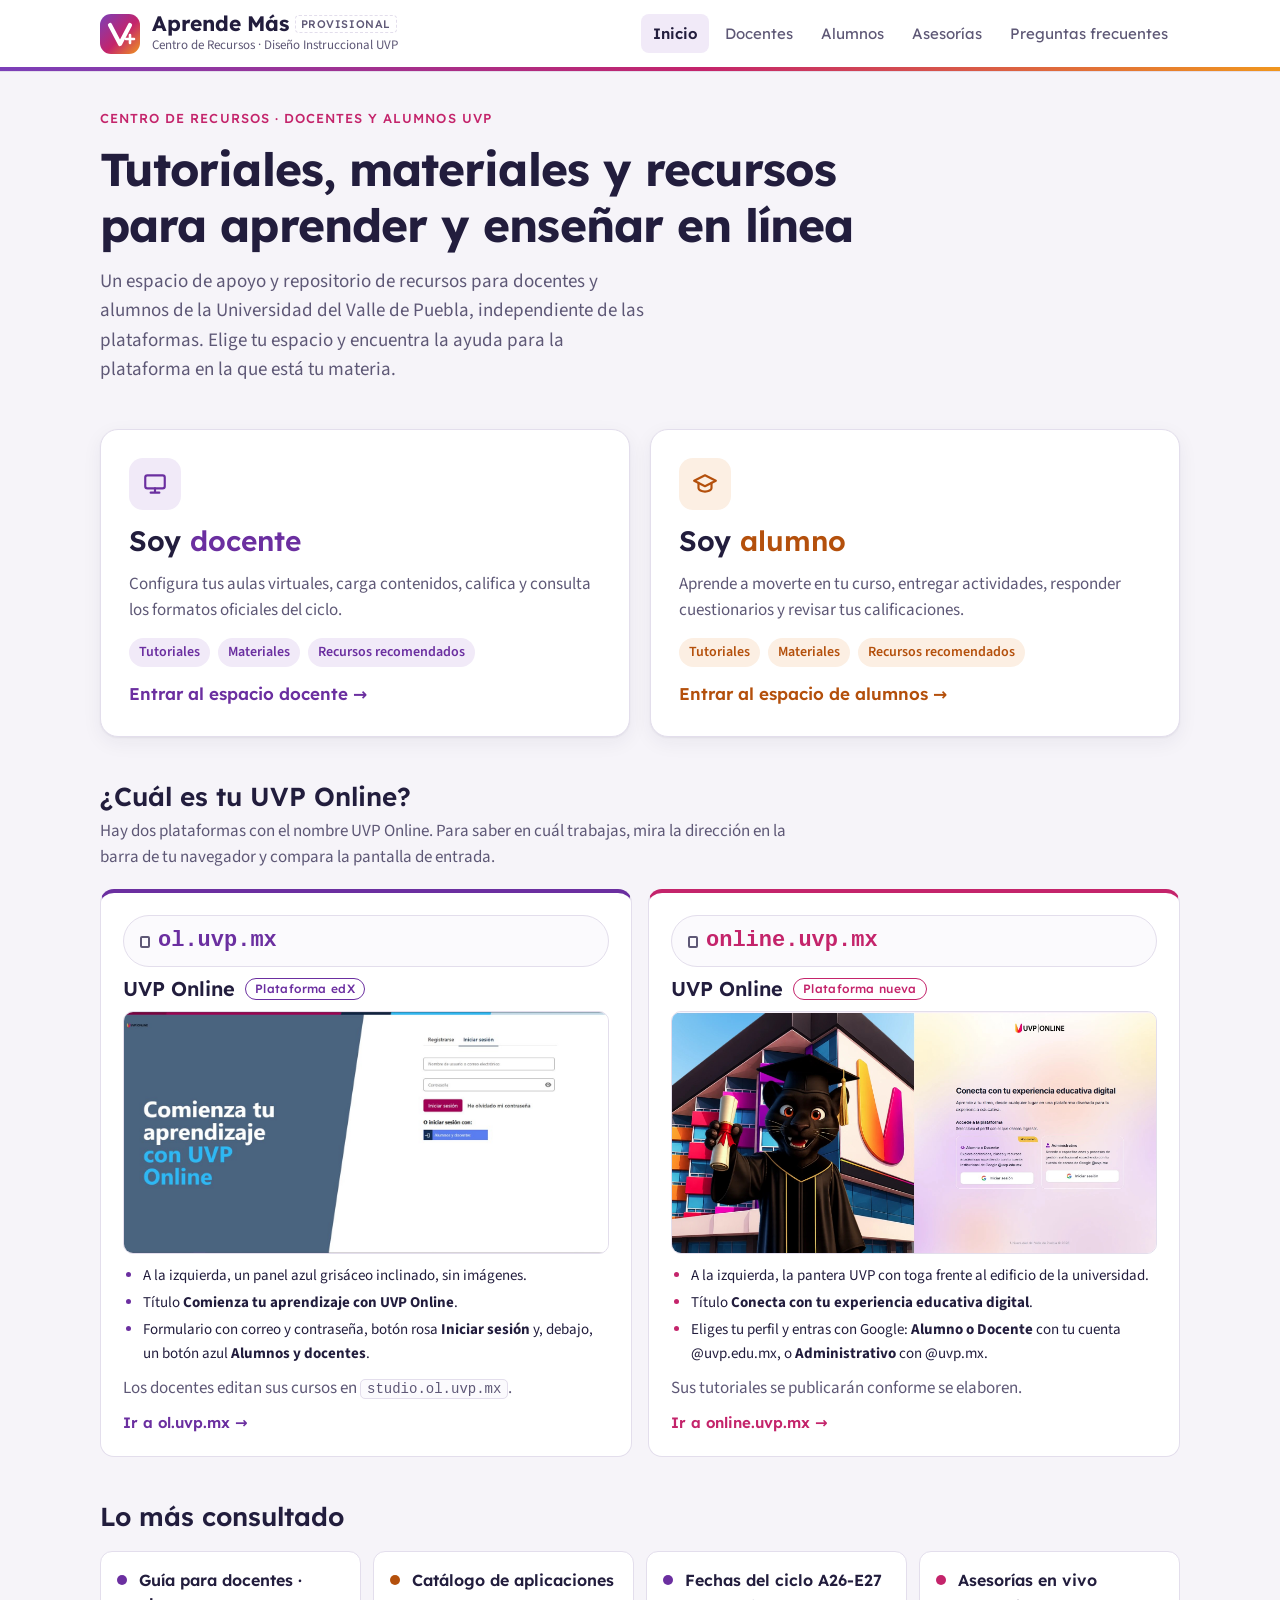
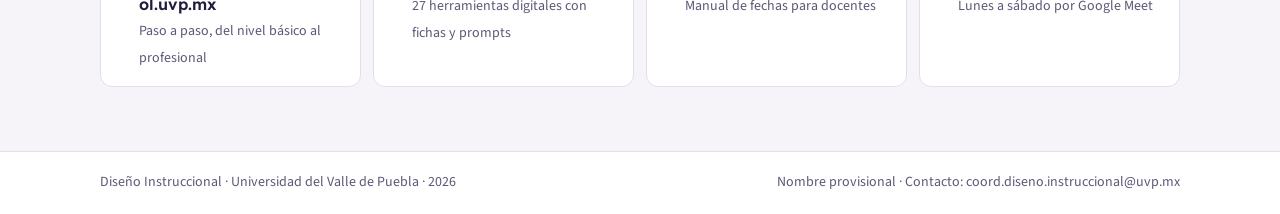
==== commit 94e5a65b: "Add files via upload" ====
--- a/index.html
+++ b/index.html
@@ -17,7 +17,7 @@
   --violeta:#6B2FA0; --violeta-s:#F1EAF8; --magenta:#C4246B; --naranja:#E8841A;
   --alumno:#B4500C; --alumno-s:#FCEFE3;
   --ok:#1E7A4C; --ok-s:#E3F4EA; --prep:#8A5A00; --prep-s:#FFF4DA; --pend:#6D6784; --pend-s:#EEECF3;
-  --nota:#FFF7E3; --nota-t:#6B4700;
+  --nota:#FFF7E3; --nota-t:#6B4700; --sobre:#FFFFFF;
   --grad:linear-gradient(90deg,#7B3FB8 0%,#C4246B 55%,#F0961E 100%);
   --sombra:0 1px 2px rgba(34,29,61,.06),0 6px 20px rgba(34,29,61,.06);
   --disp:"Lexend",system-ui,sans-serif; --txt:"Source Sans 3",system-ui,sans-serif;
@@ -28,7 +28,7 @@
   --violeta:#BE93EA; --violeta-s:#2A2140; --magenta:#F06A9E; --naranja:#F4A45A;
   --alumno:#F4A45A; --alumno-s:#35241A;
   --ok:#6FD29E; --ok-s:#17301F; --prep:#F2C45A; --prep-s:#332812; --pend:#A9A2BD; --pend-s:#2A2638;
-  --nota:#2C2410; --nota-t:#F2C45A; --sombra:none;
+  --nota:#2C2410; --nota-t:#F2C45A; --sombra:none; --sobre:#14111D;
 }}
 :root[data-theme="dark"]{
   color-scheme:dark;
@@ -36,7 +36,7 @@
   --violeta:#BE93EA; --violeta-s:#2A2140; --magenta:#F06A9E; --naranja:#F4A45A;
   --alumno:#F4A45A; --alumno-s:#35241A;
   --ok:#6FD29E; --ok-s:#17301F; --prep:#F2C45A; --prep-s:#332812; --pend:#A9A2BD; --pend-s:#2A2638;
-  --nota:#2C2410; --nota-t:#F2C45A; --sombra:none;
+  --nota:#2C2410; --nota-t:#F2C45A; --sombra:none; --sobre:#14111D;
 }
 *{box-sizing:border-box}
 body{background:var(--fondo);color:var(--tinta);font-family:var(--txt);font-size:17px;line-height:1.55}
@@ -148,7 +148,7 @@
 .tj .cuerpo{padding:16px;display:grid;gap:8px;align-content:start;flex:1}
 .tj h4{font-size:17px;font-weight:600}
 .tj p{font-size:15px;color:var(--tinta2)}
-.tj .meta{display:flex;gap:8px;flex-wrap:wrap;align-items:center;margin-top:auto;padding-top:6px}
+.tj .meta{display:flex;gap:8px;flex-wrap:wrap;align-items:center;margin:0}
 .tipo{font-size:13px;color:var(--tinta2);display:inline-flex;gap:5px;align-items:center}
 .tipo svg{width:15px;height:15px}
 .tj a.lnk{font-family:var(--disp);font-size:14px;font-weight:600;color:var(--c);text-decoration:none}
@@ -247,12 +247,35 @@
 footer.pie{border-top:1px solid var(--linea);background:var(--hoja)}
 footer.pie .wrap{display:flex;justify-content:space-between;gap:12px;flex-wrap:wrap;padding-block:20px;font-size:14px;color:var(--tinta2)}
 
-dialog{border:0;padding:0;border-radius:14px;max-width:min(920px,94vw);max-height:92vh;background:var(--hoja);color:var(--tinta)}
-dialog::backdrop{background:rgba(20,17,29,.72)}
-dialog .dh{display:flex;justify-content:space-between;align-items:center;gap:12px;padding:12px 16px;border-bottom:1px solid var(--linea);position:sticky;top:0;background:var(--hoja)}
-dialog .dh b{font-family:var(--disp);font-weight:500}
-dialog button.x{font:inherit;border:1px solid var(--linea);background:var(--hoja2);color:var(--tinta);border-radius:8px;padding:4px 12px;cursor:pointer}
-dialog img{display:block;width:100%;height:auto}
+/* botones de acción: grandes y con relleno para que se identifiquen de inmediato */
+.acciones{display:flex;flex-wrap:wrap;gap:8px;margin-top:auto;padding-top:10px}
+.accion{display:inline-flex;align-items:center;gap:8px;font-family:var(--disp);font-size:16px;font-weight:600;line-height:1.2;background:var(--c);color:var(--sobre);border:2px solid var(--c);border-radius:999px;padding:10px 18px;cursor:pointer;text-decoration:none;box-shadow:0 2px 10px rgba(34,29,61,.18);transition:transform .12s ease,filter .12s ease}
+.accion svg{width:18px;height:18px;flex:none}
+.accion:hover{filter:brightness(1.1);transform:translateY(-1px)}
+.accion.sec{background:transparent;color:var(--c);box-shadow:none}
+.accion.sec:hover{background:var(--cs)}
+.acciones.grande .accion{font-size:18px;padding:13px 24px}
+.acciones.lista{display:grid;grid-template-columns:repeat(auto-fill,minmax(200px,1fr))}
+.acciones.lista .accion{justify-content:flex-start;font-size:15px;padding:9px 14px}
+.tj.ancha{grid-column:1/-1}
+.tj .cuerpo{display:flex;flex-direction:column}
+@media (prefers-reduced-motion:reduce){.accion{transition:none}.accion:hover{transform:none}}
+
+/* visor integrado */
+dialog.visor{border:0;padding:0;margin:auto;width:min(1100px,96vw);height:92vh;max-width:96vw;max-height:92vh;border-radius:16px;background:var(--hoja);color:var(--tinta);display:none;flex-direction:column;overflow:hidden}
+dialog.visor[open]{display:flex}
+dialog.visor::backdrop{background:rgba(20,17,29,.72)}
+.visor .dh{display:flex;justify-content:space-between;align-items:center;gap:12px;padding:10px 14px;border-bottom:1px solid var(--linea);flex-wrap:wrap}
+.visor .dh b{font-family:var(--disp);font-weight:600;font-size:17px}
+.visor .dh-acc{display:flex;gap:8px;flex-wrap:wrap}
+.visor .x{font:inherit;font-size:15px;font-weight:600;border:1px solid var(--linea);background:var(--hoja2);color:var(--tinta);border-radius:999px;padding:6px 14px;cursor:pointer;text-decoration:none}
+.visor .x.cerrar{background:var(--violeta);border-color:var(--violeta);color:var(--sobre)}
+.visor-nota{margin:0;padding:8px 14px;font-size:14px;background:var(--nota);color:var(--nota-t)}
+.visor-cuerpo{flex:1;min-height:0;background:var(--fondo);display:flex;align-items:center;justify-content:center}
+.visor-cuerpo iframe{width:100%;height:100%;border:0;background:#fff}
+.visor-cuerpo video{max-width:100%;max-height:100%;background:#000}
+.visor-cuerpo img{max-width:100%;max-height:100%;object-fit:contain}
+@media (max-width:640px){dialog.visor{width:100vw;height:100vh;max-width:100vw;max-height:100vh;border-radius:0}}
 
 @media (max-width:640px){
   body{font-size:16px}
@@ -344,9 +367,9 @@
   <div class="bloque">
     <header><h2>Lo más consultado</h2></header>
     <div class="rapidos">
-      <a class="rapido" href="https://claude.ai/artifact/C5mADzJWfYP7SqwS8NU3hZ?sk=KpzgsGX7uuyy3QQYLZn0fQ" target="_blank" rel="noopener"><span class="dot"></span><span><b>Guía para docentes · ol.uvp.mx</b><small>Paso a paso, del nivel básico al profesional</small></span></a>
-      <a class="rapido" href="#alumnos" style="--c:var(--alumno)"><span class="dot"></span><span><b>Inicio de sesión</b><small>Para alumnos y docentes</small></span></a>
-      <a class="rapido" href="#docentes-materiales"><span class="dot"></span><span><b>Fechas del ciclo A26-E27</b><small>Manual de fechas para docentes</small></span></a>
+      <a class="rapido" href="#docentes" data-ver="guia"><span class="dot"></span><span><b>Guía para docentes · ol.uvp.mx</b><small>Paso a paso, del nivel básico al profesional</small></span></a>
+      <a class="rapido" href="#docentes-recursos" data-ver="catalogo" style="--c:var(--alumno)"><span class="dot"></span><span><b>Catálogo de aplicaciones</b><small>27 herramientas digitales con fichas y prompts</small></span></a>
+      <a class="rapido" href="#docentes-materiales" data-ver="fechas"><span class="dot"></span><span><b>Fechas del ciclo A26-E27</b><small>Manual de fechas para docentes</small></span></a>
       <a class="rapido" href="#asesorias" style="--c:var(--magenta)"><span class="dot"></span><span><b>Asesorías en vivo</b><small>Lunes a sábado por Google Meet</small></span></a>
     </div>
   </div>
@@ -372,17 +395,17 @@
         <div><dt>Lunes a viernes</dt><dd>10:00–11:00 · 12:00–13:00 · 16:00–17:00</dd></div>
         <div><dt>Sábado</dt><dd>11:00–12:00</dd></div>
       </dl>
-      <a class="boton" href="https://meet.google.com/jgg-ntqd-hzv" target="_blank" rel="noopener">Ingresar a la asesoría</a>
+      <div class="acciones" style="--c:var(--violeta);--cs:var(--violeta-s)"><a class="accion" href="https://meet.google.com/jgg-ntqd-hzv" target="_blank" rel="noopener">Entrar a la sala de Meet</a></div>
     </div>
     <div class="caja">
       <h3>Asesorías personalizadas</h3>
       <p>Para revisar tu aula virtual completa o estructurar una asignatura. Elige fecha y hora y reserva una cita individual.</p>
-      <a class="boton" href="https://sites.google.com/uvp.mx/aprendemas/asesor%C3%ADas" target="_blank" rel="noopener">Agendar una cita</a>
+      <div class="acciones lista" style="--c:var(--violeta);--cs:var(--violeta-s)"><button type="button" class="accion" data-ver="cita1">Agendar con Francisco Tovar</button><button type="button" class="accion sec" data-ver="cita2">Agendar con Flor Hernández</button><button type="button" class="accion sec" data-ver="cita3">Agendar con Diseño Instruccional</button></div>
     </div>
     <div class="caja">
       <h3>Curso de Inducción al EVA 2026</h3>
       <p>Curso autogestionado para docentes: administración del entorno en modo edición y en vivo, configuración de fechas y entregas, y buenas prácticas para contenidos digitales.</p>
-      <a class="boton" href="https://ol.uvp.mx/courses/course-v1:UVP+INDDOC+2026_01_F26_D26/about" target="_blank" rel="noopener">Ir al curso</a>
+      <div class="acciones" style="--c:var(--violeta);--cs:var(--violeta-s)"><a class="accion" href="https://ol.uvp.mx/courses/course-v1:UVP+INDDOC+2026_01_F26_D26/about" target="_blank" rel="noopener">Ir al curso en ol.uvp.mx</a></div>
     </div>
   </div>
   <div class="bloque">
@@ -418,24 +441,45 @@
   <span>Nombre provisional · Contacto: coord.diseno.instruccional@uvp.mx</span>
 </div></footer>
 
-<dialog id="visor" aria-label="Vista de la infografía">
-  <div class="dh"><b id="visor-t"></b><button class="x" id="visor-x">Cerrar</button></div>
-  <img id="visor-i" alt="">
+<dialog id="visor" class="visor" aria-labelledby="visor-t">
+  <div class="dh">
+    <b id="visor-t"></b>
+    <span class="dh-acc">
+      <a class="x" id="visor-a" href="#" target="_blank" rel="noopener">Abrir en pestaña nueva ↗</a>
+      <button class="x cerrar" id="visor-x" type="button">Cerrar ✕</button>
+    </span>
+  </div>
+  <p class="visor-nota" id="visor-nota" hidden></p>
+  <div class="visor-cuerpo" id="visor-c"></div>
 </dialog>
 
 <script>
-const ACTUAL = "https://sites.google.com/uvp.mx/aprendemas/";
-const GUIA = "https://claude.ai/artifact/C5mADzJWfYP7SqwS8NU3hZ?sk=KpzgsGX7uuyy3QQYLZn0fQ";
 const I = {
   video:'<svg viewBox="0 0 24 24" fill="none" stroke="currentColor" stroke-width="2"><rect x="2" y="5" width="15" height="14" rx="2"/><path d="m17 10 5-3v10l-5-3"/></svg>',
   info:'<svg viewBox="0 0 24 24" fill="none" stroke="currentColor" stroke-width="2"><rect x="4" y="3" width="16" height="18" rx="2"/><path d="M8 8h8M8 12h8M8 16h5"/></svg>',
   guia:'<svg viewBox="0 0 24 24" fill="none" stroke="currentColor" stroke-width="2"><path d="M4 5a2 2 0 0 1 2-2h13v16H6a2 2 0 0 0-2 2Z"/><path d="M4 19V5"/></svg>',
   doc:'<svg viewBox="0 0 24 24" fill="none" stroke="currentColor" stroke-width="2"><path d="M14 3H6a2 2 0 0 0-2 2v14a2 2 0 0 0 2 2h12a2 2 0 0 0 2-2V9Z"/><path d="M14 3v6h6"/></svg>',
   web:'<svg viewBox="0 0 24 24" fill="none" stroke="currentColor" stroke-width="2"><circle cx="12" cy="12" r="9"/><path d="M3 12h18M12 3a14 14 0 0 1 0 18M12 3a14 14 0 0 0 0 18"/></svg>',
-  curso:'<svg viewBox="0 0 24 24" fill="none" stroke="currentColor" stroke-width="2"><path d="M22 9 12 4 2 9l10 5 10-5Z"/><path d="M6 11v5c0 1.5 2.7 3 6 3s6-1.5 6-3v-5"/></svg>'
+  curso:'<svg viewBox="0 0 24 24" fill="none" stroke="currentColor" stroke-width="2"><path d="M22 9 12 4 2 9l10 5 10-5Z"/><path d="M6 11v5c0 1.5 2.7 3 6 3s6-1.5 6-3v-5"/></svg>',
+  ojo:'<svg viewBox="0 0 24 24" fill="none" stroke="currentColor" stroke-width="2.2" stroke-linecap="round" stroke-linejoin="round"><path d="M2 12s3.5-7 10-7 10 7 10 7-3.5 7-10 7S2 12 2 12Z"/><circle cx="12" cy="12" r="3"/></svg>',
+  play:'<svg viewBox="0 0 24 24" fill="currentColor"><path d="M8 5v14l11-7Z"/></svg>',
+  flecha:'<svg viewBox="0 0 24 24" fill="none" stroke="currentColor" stroke-width="2.2" stroke-linecap="round" stroke-linejoin="round"><path d="M5 12h14M13 6l6 6-6 6"/></svg>'
 };
-const TIPO = {video:"Video",info:"Infografía",guia:"Guía interactiva",doc:"Documento",web:"Sitio externo",curso:"Curso"};
+const TIPO = {video:"Video",info:"Ficha paso a paso",guia:"Guía interactiva",doc:"Documento",web:"Sitio",curso:"Curso"};
 const EST = {ok:"Disponible",prep:"En preparación",pend:"Por crear"};
+
+// Cómo se abre cada material dentro del sitio
+const guia  = (t, titulo) => ({tipo:"web", src:"guia/index.html"+(t?"#"+t:""), titulo});
+const video = (n, titulo) => ({tipo:"video", src:`guia/Videos/${n}.mp4`, poster:`guia/Videos/${n}.png`, titulo});
+const ficha = (n, titulo) => ({tipo:"web", src:`fichas/${n}.html`, titulo});
+const doc   = (id, titulo) => ({tipo:"web", src:`https://docs.google.com/document/d/${id}/preview`, abrir:`https://docs.google.com/document/d/${id}/edit`, drive:true, titulo});
+const hoja  = (id, titulo) => ({tipo:"web", src:`https://docs.google.com/spreadsheets/d/${id}/preview`, abrir:`https://docs.google.com/spreadsheets/d/${id}/edit`, drive:true, titulo});
+const FECHAS   = {tipo:"web", src:"https://heyzine.com/flip-book/2f0b05bdc5.html", titulo:"Manual de fechas A26-E27"};
+const CATALOGO = {tipo:"web", src:"catalogo/index.html", titulo:"Catálogo de aplicaciones educativas"};
+const INDUCCION = "https://ol.uvp.mx/courses/course-v1:UVP+INDDOC+2026_01_F26_D26/about";
+
+const GUIONES = [["Escolarizado","1JElynKV7q0KmYJuUShF2Hi1rwcufwlrL"],["Bachillerato","10uDO6zXDzh_puT5irEFnOuxWA0qNXLqy"],["Posgrados","1jS6DMs9qX9P8ahKL5hgOkd9IbQKJ397I"],["Sistema abierto","1URDdFXhHEy1IRM9w5uB51v2B2exjN9mu"],["B-Learning","1R3p080y-E1iyEl56MBH-XCsNHA5xWAvd"],["Online","1Cy4ozBBlZuMt1qKULUieT9s04vu6XKKw"]];
+const REPORTES = [["Administración de Empresas (AE) · 1","1sfA8gSe0J5gXAHVzW6RhprXKleDuujZVVmM4lro5Gs8"],["Administración de Empresas (AE) · 2","1PRjZjlMh7QUw0fKOG9DWaleHI1gtHBPirCHS_0Ti0Hs"],["Agronomía (AG) · 1","1M3JLpayQefMkrSCHdsLrlhJ7FcYde5NTyCeqQutiR-0"],["Agronomía (AG) · 2","1V-Rbro_vmS-R-Z0V3ohGWog_yJFVkVAxf-YxO0OnY3w"],["Arquitectura (AQ) · 1","1SNKNcnPgbDgBb-RwqnoDMbMfrMOnhVqsZDBDmH2Ptuw"],["Arquitectura (AQ) · 2","1Dl5MozaHpsh8qL-20NkJpJlz0KujvLU6NRWvxodKGZA"],["Biomédica (IB)","1be5HPuTohc6WFrKu4ZmzrE-pVolAD3PT9cPQKwUd4KE"],["Cirujano Dentista (H)","1OUrD-tAcDD0jH6bB4MCNsdUQjguQzdcxMRYPUjKFCZM"],["Ingeniería Civil (IC)","12dcXzGubPInie2RSMQXJ3dO9-iPbH92dwEELu8BkMmg"],["Negocios Internacionales (NI)","1qTNhx4zZFLYBxt_sKCB8Lt59xnra_myEYErmq2WAie8"]];
 
 const nuevaDoc = [
   {g:"Antes de iniciar", it:[{t:"Inicio de sesión",tp:"info",e:"pend"},{t:"Recorrido por el curso",tp:"video",e:"pend"},{t:"Configurar fechas de la materia",tp:"video",e:"pend"}]},
@@ -459,39 +503,42 @@
     intro:"Tutoriales para configurar y operar tus aulas virtuales, los formatos oficiales del ciclo y herramientas para enriquecer tus clases.",
     tutoriales:{
       edx:[
-        {destacada:{t:"Guía para docentes · ol.uvp.mx",d:"La guía completa, con búsqueda, calculadora de hora, simulador y solución de errores comunes. Empieza aquí si es tu primer ciclo.",niveles:["Primeros pasos","Básico: calificar y ver calificaciones","Avanzado: fechas, cuestionarios, prórrogas","Profesional: videos, PDF, Genially","Práctica y soporte"],link:GUIA}},
+        {destacada:{t:"Guía para docentes · ol.uvp.mx",d:"La guía completa, con búsqueda, calculadora de hora, simulador y solución de errores comunes. Se abre aquí mismo. Empieza aquí si es tu primer ciclo.",niveles:["Primeros pasos","Básico: calificar y ver calificaciones","Avanzado: fechas, cuestionarios, prórrogas","Profesional: videos, PDF, Genially","Práctica y soporte"],acc:[["Abrir la guía",guia("","Guía para docentes · ol.uvp.mx")],["Ver los videotutoriales",guia("t22","Videotutoriales de un minuto"),1]]}},
         {g:"Antes de iniciar", it:[
-          {t:"Inicio de sesión",d:"Da clic en el botón azul “Alumnos y docentes” y entra con tu cuenta @uvp.edu.mx.",tp:"video",e:"ok",dur:"1 min 15 s",link:ACTUAL+"evas/antes-iniciar"},
-          {t:"Configuración de fechas y datos de la materia",d:"La estructura de la materia por semana.",tp:"video",e:"ok",dur:"1 min 15 s",link:ACTUAL+"evas/antes-iniciar"},
-          {t:"Configuración de foros",d:"Cómo preparar el foro de la materia.",tp:"video",e:"ok",link:ACTUAL+"evas/antes-iniciar"}]},
+          {t:"Entrar a ol.uvp.mx",d:"Da clic en el botón azul “Alumnos y docentes” y entra con tu cuenta @uvp.edu.mx.",tp:"video",e:"ok",dur:"1 min",acc:[["Ver video",video("Tutorial_01_EntrarAUVPOnline","Entrar a ol.uvp.mx")],["Leer en la guía",guia("t4","Cómo está hecha UVP Online"),1]]},
+          {t:"Cambiar una fecha de entrega",d:"Fechas de inicio y de entrega de cada semana, con la calculadora de hora de Studio.",tp:"video",e:"ok",dur:"1 min",acc:[["Ver video",video("Tutorial_05_CambiarUnaFecha","Cambiar una fecha de entrega")],["Leer en la guía",guia("t2","Fechas de entrega"),1]]},
+          {t:"Revisar los foros",d:"Dónde está el foro de la materia y cómo revisarlo.",tp:"video",e:"ok",dur:"1 min",acc:[["Ver video",video("Tutorial_07_RevisarLosForos","Revisar los foros")],["Leer en la guía",guia("t19","Foros"),1]]}]},
         {g:"Carga de contenidos", it:[
-          {t:"Insertar un archivo PDF",d:"Subir el archivo en Studio, copiar su URL y mostrarlo con Raw HTML.",tp:"info",e:"ok",img:"img/pdf.jpg"},
-          {t:"Cargar un video de YouTube",d:"Componente Video, URL del video y recorte por duración.",tp:"info",e:"ok",img:"img/video.jpg"},
-          {t:"Crear un cuestionario",d:"Componente Problemas, tipo Single select, puntuación e intentos.",tp:"info",e:"ok",img:"img/cuestionario.jpg"}]},
+          {t:"Insertar un archivo PDF",d:"Subir el archivo en Studio, copiar su dirección y mostrarlo con Raw HTML. Incluye el código listo para copiar.",tp:"info",e:"ok",acc:[["Ver ficha",ficha("pdf","Insertar un archivo PDF")],["Leer en la guía",guia("t11","Archivos PDF"),1]]},
+          {t:"Cargar un video de YouTube",d:"Componente Video, enlace del video y recorte por duración.",tp:"info",e:"ok",acc:[["Ver ficha",ficha("video","Cargar un video de YouTube")],["Leer en la guía",guia("t10","Videos"),1]]},
+          {t:"Crear un cuestionario",d:"Componente Problemas, tipo Single select, puntuación e intentos.",tp:"info",e:"ok",acc:[["Ver ficha",ficha("cuestionario","Crear un cuestionario")],["Leer en la guía",guia("t6","Cuestionarios"),1]]},
+          {t:"Editar y publicar un contenido",d:"Editar, guardar y publicar para que tus alumnos vean los cambios.",tp:"video",e:"ok",dur:"1 min",acc:[["Ver video",video("Tutorial_03_EditarYPublicar","Editar y publicar un contenido")],["Leer en la guía",guia("t1","Editar un contenido"),1]]}]},
         {g:"Evaluación y seguimiento", it:[
-          {t:"Un buen arranque: buenas prácticas docentes",d:"Estrategias y recomendaciones para iniciar el ciclo.",tp:"video",e:"ok",dur:"2 min 35 s",link:ACTUAL+"evas/evaluaciones"},
-          {t:"Calificar entregas y ver calificaciones",d:"Incluido en la guía completa, nivel básico.",tp:"guia",e:"ok",link:GUIA},
-          {t:"Calificaciones por parcial",d:"Con plantilla de Excel. Incluido en la guía completa.",tp:"guia",e:"ok",link:GUIA}]}
+          {t:"Calificar una entrega",d:"Abrir la entrega del alumno, calificarla y guardar.",tp:"video",e:"ok",dur:"1 min",acc:[["Ver video",video("Tutorial_02_CalificarUnaEntrega","Calificar una entrega")],["Leer en la guía",guia("t15","Calificar una entrega"),1]]},
+          {t:"Ver las calificaciones",d:"El libro de calificaciones y el avance de cada alumno.",tp:"video",e:"ok",dur:"1 min",acc:[["Ver video",video("Tutorial_06_VerLasCalificaciones","Ver las calificaciones")],["Leer en la guía",guia("t7","Ver las calificaciones"),1]]},
+          {t:"Dar una prórroga",d:"Más tiempo a un alumno para entregar, desde Instructor › Extensiones.",tp:"video",e:"ok",dur:"1 min",acc:[["Ver video",video("Tutorial_04_DarUnaProrroga","Dar una prórroga")],["Leer en la guía",guia("t8","Prórrogas"),1]]},
+          {t:"Calificaciones por parcial",d:"Con plantilla de Excel descargable.",tp:"guia",e:"ok",acc:[["Abrir en la guía",guia("t17","Calificaciones por parcial")]]},
+          {t:"Un buen arranque: buenas prácticas docentes",d:"Estrategias y recomendaciones para iniciar el ciclo.",tp:"video",e:"pend"}]}
       ],
       nueva:nuevaDoc
     },
     materiales:[
       {g:"Planeación", it:[
-        {t:"Guiones instruccionales 2026",d:"Plantillas por modalidad:",chips:["Online","B-Learning","Escolarizado","Bachillerato","Sistema abierto","Posgrados"],tp:"doc",e:"ok",link:ACTUAL+"gesti%C3%B3n-docente/formatos-y-plantillas"},
+        {t:"Guiones instruccionales 2026",d:"Elige tu modalidad para ver la plantilla. Se abre desde Drive con tu cuenta institucional.",tp:"doc",e:"ok",acc:GUIONES.map(([m,id],i)=>[m, doc(id,"Guion instruccional · "+m), i?1:0])},
         {t:"Planeación docente",d:"Formato y tutorial de llenado.",tp:"doc",e:"pend"}]},
       {g:"Ciclo A26-E27", it:[
-        {t:"Manual de fechas A26-E27",d:"Fechas clave del ciclo académico.",tp:"doc",e:"ok",link:ACTUAL+"gesti%C3%B3n-docente/fechas"},
-        {t:"Reportes A26_E27",d:"Reportes y trámites del ciclo.",tp:"doc",e:"ok",link:ACTUAL+"gesti%C3%B3n-docente/reportes"}]},
+        {t:"Manual de fechas A26-E27",d:"Fechas clave del ciclo académico, en formato de libro para hojear.",tp:"doc",e:"ok",acc:[["Ver manual",FECHAS]]},
+        {t:"Reportes de materias en UVP Online",d:"Seguimiento de la carga de materias y del estado de las aulas virtuales, por licenciatura. Para coordinaciones académicas.",tp:"doc",e:"ok",acc:REPORTES.map(([n,id],i)=>[n, hoja(id,"Reporte de materias · "+n), i?1:0])}]},
       {g:"Formación", it:[
-        {t:"Curso de Inducción al EVA 2026",d:"Curso autogestionado sobre el entorno virtual.",tp:"curso",e:"ok",link:"#asesorias"}]}
+        {t:"Curso de Inducción al EVA 2026",d:"Curso autogestionado sobre el entorno virtual. Se abre en ol.uvp.mx con tu cuenta.",tp:"curso",e:"ok",acc:[["Ir al curso",{externo:INDUCCION}]]}]}
     ],
     recursos:[
       {g:"Herramientas digitales", it:[
-        {t:"Comprimir un PDF con I Love PDF",d:"Para archivos que superan el peso permitido.",tp:"info",e:"ok",img:"img/ilovepdf.jpg"},
-        {t:"Comprimir un PDF con Small PDF",d:"Alternativa en línea, sin instalar nada.",tp:"info",e:"ok",img:"img/smallpdf.jpg"},
-        {t:"Genially, Canva y otras páginas",d:"Cómo mostrarlas dentro del curso. Incluido en la guía completa.",tp:"guia",e:"ok",link:GUIA}]},
+        {t:"Comprimir un PDF con I Love PDF",d:"Para archivos que superan el peso permitido.",tp:"info",e:"ok",acc:[["Ver ficha",ficha("ilovepdf","Comprimir un PDF con I Love PDF")]]},
+        {t:"Comprimir un PDF con Small PDF",d:"Alternativa en línea, sin instalar nada.",tp:"info",e:"ok",acc:[["Ver ficha",ficha("smallpdf","Comprimir un PDF con Small PDF")]]},
+        {t:"Genially, Canva y otras páginas",d:"Cómo mostrarlas dentro del curso.",tp:"guia",e:"ok",acc:[["Abrir en la guía",guia("t13","Genially, Canva y otras páginas")]]}]},
       {g:"Aplicaciones educativas", it:[
-        {t:"Catálogo de aplicaciones educativas",d:"Organizadas por materia, nivel formativo y habilidad.",tp:"web",e:"ok",link:ACTUAL+"evas/cat%C3%A1logo-de-aplicaciones-educativas"},
+        {t:"Catálogo de aplicaciones educativas",d:"27 aplicaciones con fichas, formatos de integración en edX, banco de prompts, taller de IA y autoevaluación.",tp:"web",e:"ok",acc:[["Abrir el catálogo",CATALOGO]]},
         {t:"Nuevas recomendaciones",d:"Espacio para las siguientes herramientas que proponga el equipo.",tp:"web",e:"pend"}]}
     ]
   },
@@ -508,8 +555,8 @@
     ],
     recursos:[
       {g:"Herramientas digitales", it:[
-        {t:"Comprimir un PDF con I Love PDF",d:"Si tu archivo pesa demasiado para subirlo.",tp:"info",e:"ok",img:"img/ilovepdf.jpg"},
-        {t:"Comprimir un PDF con Small PDF",d:"Alternativa en línea, sin instalar nada.",tp:"info",e:"ok",img:"img/smallpdf.jpg"}]},
+        {t:"Comprimir un PDF con I Love PDF",d:"Si tu archivo pesa demasiado para subirlo.",tp:"info",e:"ok",acc:[["Ver ficha",ficha("ilovepdf","Comprimir un PDF con I Love PDF")]]},
+        {t:"Comprimir un PDF con Small PDF",d:"Alternativa en línea, sin instalar nada.",tp:"info",e:"ok",acc:[["Ver ficha",ficha("smallpdf","Comprimir un PDF con Small PDF")]]}]},
       {g:"Para estudiar mejor", it:[
         {t:"Citar en formato APA",d:"Referencias y citas para tus trabajos.",tp:"web",e:"pend"},
         {t:"Organiza tu tiempo",d:"Planificador semanal para materias en línea.",tp:"info",e:"pend"},
@@ -520,15 +567,22 @@
 
 const esc = s => String(s).replace(/[&<>"]/g, c => ({"&":"&amp;","<":"&lt;",">":"&gt;",'"':"&quot;"}[c]));
 
+// Registro de lo que abre cada botón
+const ABRIR = [];
+function boton([texto, destino, secundario]){
+  if(destino.externo) return `<a class="accion${secundario?" sec":""}" href="${destino.externo}" target="_blank" rel="noopener">${esc(texto)} ${I.flecha}</a>`;
+  const n = ABRIR.push(destino) - 1;
+  const ico = destino.tipo==="video" ? I.play : I.ojo;
+  return `<button type="button" class="accion${secundario?" sec":""}" data-abrir="${n}">${ico}${esc(texto)}</button>`;
+}
 function tarjeta(x){
   const vacio = x.e === "pend";
-  const img = x.img ? `<button class="img" data-img="${x.img}" data-t="${esc(x.t)}" aria-label="Ampliar infografía: ${esc(x.t)}"><img src="${x.img}" alt="" loading="lazy"></button>` : "";
-  const chips = x.chips ? `<div class="chips">${x.chips.map(c=>`<span>${c}</span>`).join("")}</div>` : "";
-  const ext = x.link && x.link.startsWith("http");
-  const lnk = x.link ? `<a class="lnk" href="${x.link}" ${ext?'target="_blank" rel="noopener"':""}>${x.tp==="guia"?"Abrir la guía":"Ver"} →</a>` : (x.img ? `<a class="lnk" href="#" data-img="${x.img}" data-t="${esc(x.t)}">Ver infografía →</a>` : "");
-  return `<article class="tj${vacio?" vacio":""}">${img}<div class="cuerpo">
-    <h4>${esc(x.t)}</h4>${x.d?`<p>${esc(x.d)}</p>`:""}${chips}
-    <div class="meta"><span class="est ${x.e}">${EST[x.e]}</span><span class="tipo">${I[x.tp]}${TIPO[x.tp]}${x.dur?" · "+esc(x.dur):""}</span>${lnk}</div>
+  const muchas = x.acc && x.acc.length > 3;
+  const acc = x.acc ? `<div class="acciones${muchas?" lista":""}">${x.acc.map(boton).join("")}</div>` : "";
+  return `<article class="tj${vacio?" vacio":""}${muchas?" ancha":""}"><div class="cuerpo">
+    <div class="meta"><span class="est ${x.e}">${EST[x.e]}</span><span class="tipo">${I[x.tp]}${TIPO[x.tp]}${x.dur?" · "+esc(x.dur):""}</span></div>
+    <h4>${esc(x.t)}</h4>${x.d?`<p>${esc(x.d)}</p>`:""}
+    ${acc}
   </div></article>`;
 }
 function destacada(x){
@@ -537,7 +591,8 @@
       <span class="tipo">${I[x.tp||"guia"]}${x.etiqueta||"Guía interactiva · recomendada"}</span>
       <h4>${esc(x.t)}</h4><p>${esc(x.d)}</p>
       ${x.niveles?`<ul class="niveles">${x.niveles.map(n=>`<li>${n}</li>`).join("")}</ul>`:""}
-      <div class="meta"><span class="est ${e}">${EST[e]}</span>${x.link?`<a class="lnk" href="${x.link}" target="_blank" rel="noopener">${x.cta||"Abrir la guía"} →</a>`:""}</div>
+      <div class="meta"><span class="est ${e}">${EST[e]}</span></div>
+      ${x.acc?`<div class="acciones grande">${x.acc.map(boton).join("")}</div>`:""}
     </div></article></div>`;
 }
 const AYUDA = `
@@ -660,19 +715,37 @@
 }
 pintarFAQ("docentes"); pintarFAQ("alumnos");
 
-// visor de infografías
-const visor = document.getElementById("visor");
+const CITA = (id, quien) => ({tipo:"web", src:"https://calendar.google.com/calendar/appointments/schedules/"+id+"?gv=true", abrir:"https://calendar.google.com/calendar/appointments/schedules/"+id, titulo:"Agendar asesoría · "+quien});
+const VER = {guia:guia("","Guía para docentes · ol.uvp.mx"), fechas:FECHAS, catalogo:CATALOGO,
+  cita1:CITA("AcZssZ17UrR7az5nnhlWp-iufYXwZl0dazPX6Z40qujVBFKM457i09XPtDKx8Mlz4_d8eeD6mBqT1Rp2","Francisco Tovar"),
+  cita2:CITA("AcZssZ3sAt__aC1xsrxeXGWT5vx0SvO4GJbpy2r0LT3oPadcasY7JLqnMW052ss4qfYBvN_qnS3aIOal","Flor Hernández"),
+  cita3:CITA("AcZssZ1IRTJpC5nx0xS4bvfj3A9zXpTWlty_O8V8k8L5XO6g4-Frt-aWPhCy3e8JhILdsSG_-rOJeX4g","Diseño Instruccional")};
+// visor: abre guías, fichas, videos, documentos e imágenes dentro del sitio
+const visor = document.getElementById("visor"), vc = document.getElementById("visor-c");
+function abrirVisor(d){
+  document.getElementById("visor-t").textContent = d.titulo || "";
+  const nuevo = new URL(d.abrir || d.src, location.href).href;
+  document.getElementById("visor-a").href = nuevo;
+  const nota = document.getElementById("visor-nota");
+  nota.hidden = !d.drive;
+  nota.textContent = d.drive ? "Se abre desde Google Drive. Si no carga o pide permiso, usa «Abrir en pestaña nueva» con tu cuenta institucional." : "";
+  if(d.tipo==="video") vc.innerHTML = `<video controls autoplay playsinline preload="metadata" poster="${d.poster||""}" src="${d.src}"></video>`;
+  else if(d.tipo==="img") vc.innerHTML = `<img src="${d.src}" alt="${esc(d.titulo||"")}">`;
+  else vc.innerHTML = `<iframe src="${d.src}" title="${esc(d.titulo||"Material")}" allow="fullscreen; clipboard-write" allowfullscreen></iframe>`;
+  if(typeof visor.showModal==="function") visor.showModal(); else visor.setAttribute("open","");
+}
+function cerrarVisor(){ vc.innerHTML = ""; if(visor.open) visor.close(); }
 document.addEventListener("click", e => {
+  const b = e.target.closest("[data-abrir]");
+  if(b){ e.preventDefault(); abrirVisor(ABRIR[+b.dataset.abrir]); return; }
+  const v = e.target.closest("[data-ver]");
+  if(v){ e.preventDefault(); abrirVisor(VER[v.dataset.ver]); return; }
   const t = e.target.closest("[data-img]");
-  if(!t) return;
-  e.preventDefault();
-  document.getElementById("visor-i").src = t.dataset.img;
-  document.getElementById("visor-i").alt = "Infografía: " + t.dataset.t;
-  document.getElementById("visor-t").textContent = t.dataset.t;
-  visor.showModal();
+  if(t){ e.preventDefault(); abrirVisor({tipo:"img", src:t.dataset.img, titulo:t.dataset.t}); }
 });
-document.getElementById("visor-x").addEventListener("click", () => visor.close());
-visor.addEventListener("click", e => { if(e.target===visor) visor.close() });
+document.getElementById("visor-x").addEventListener("click", cerrarVisor);
+visor.addEventListener("close", () => { vc.innerHTML = ""; });
+visor.addEventListener("click", e => { if(e.target===visor) cerrarVisor(); });
 
 // navegación por vistas
 const VISTAS = ["faq-docentes","faq-alumnos","inicio","docentes","alumnos","asesorias","faq"];
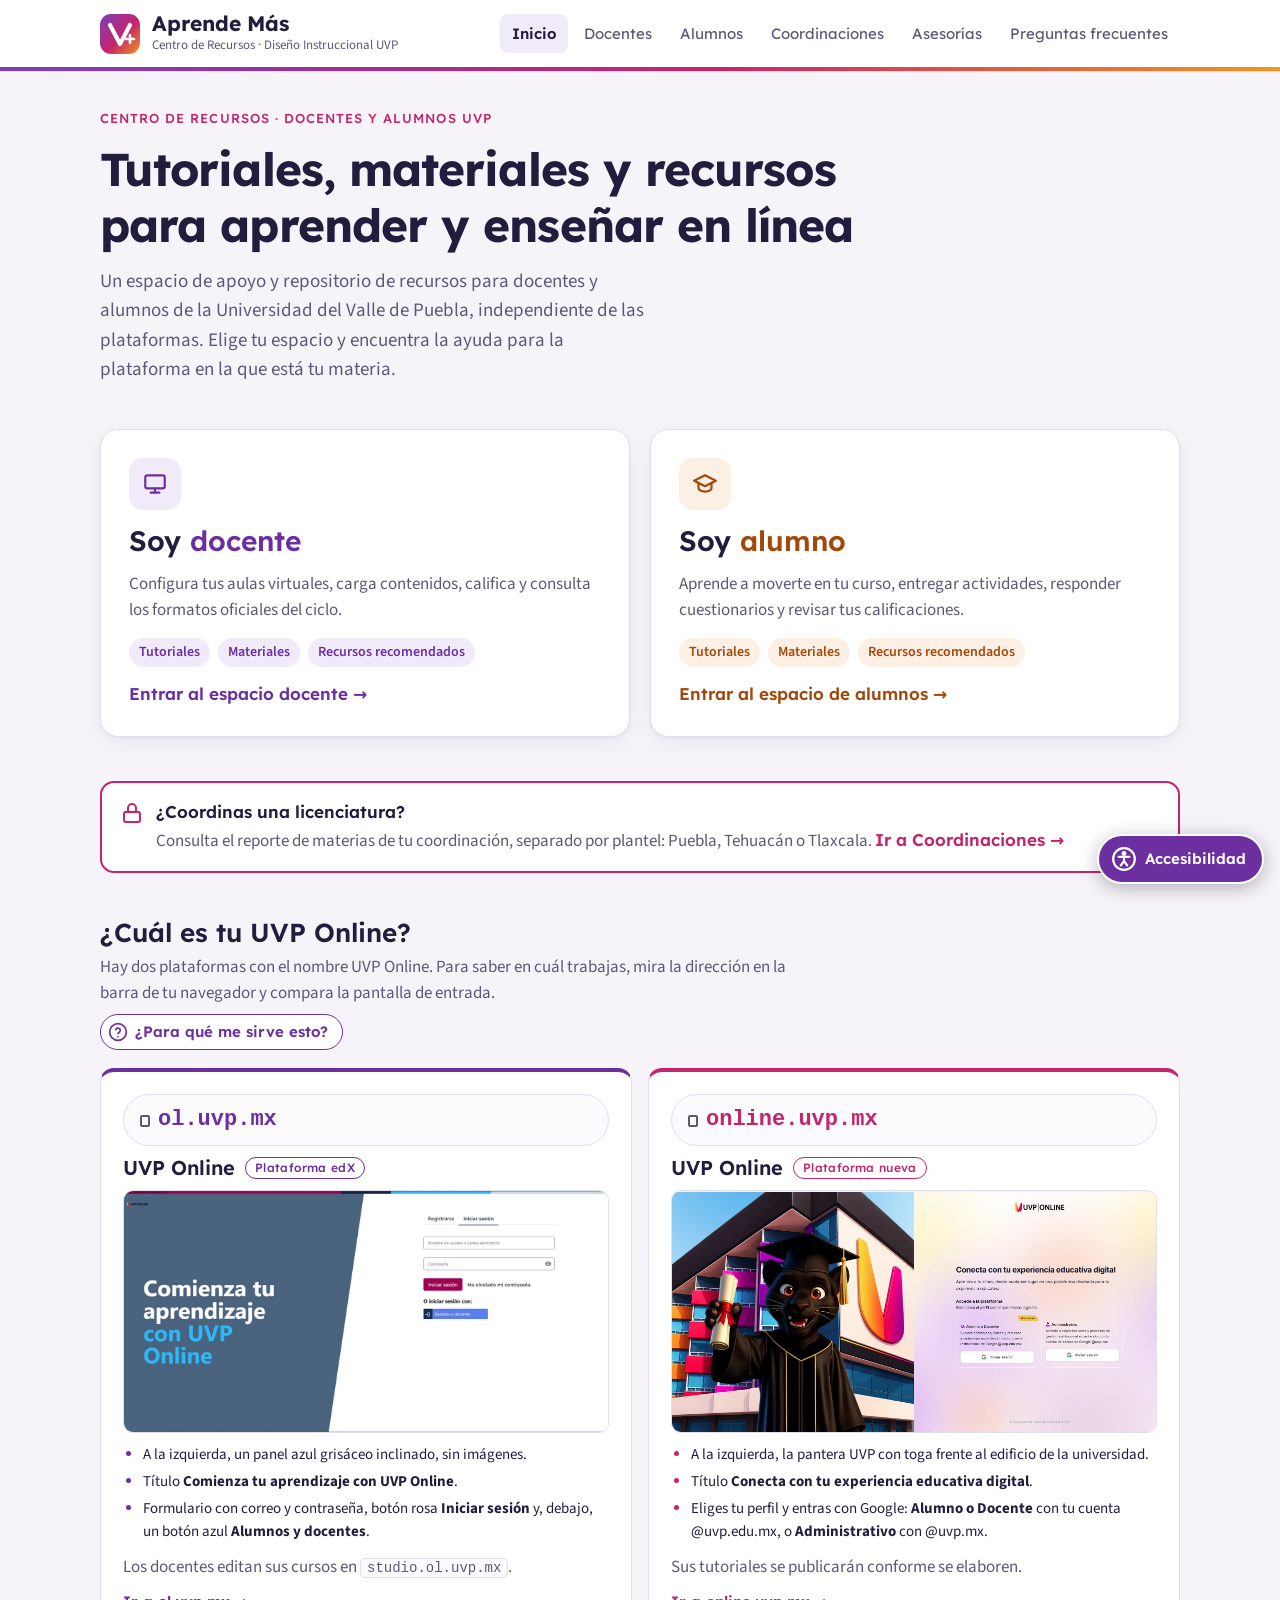
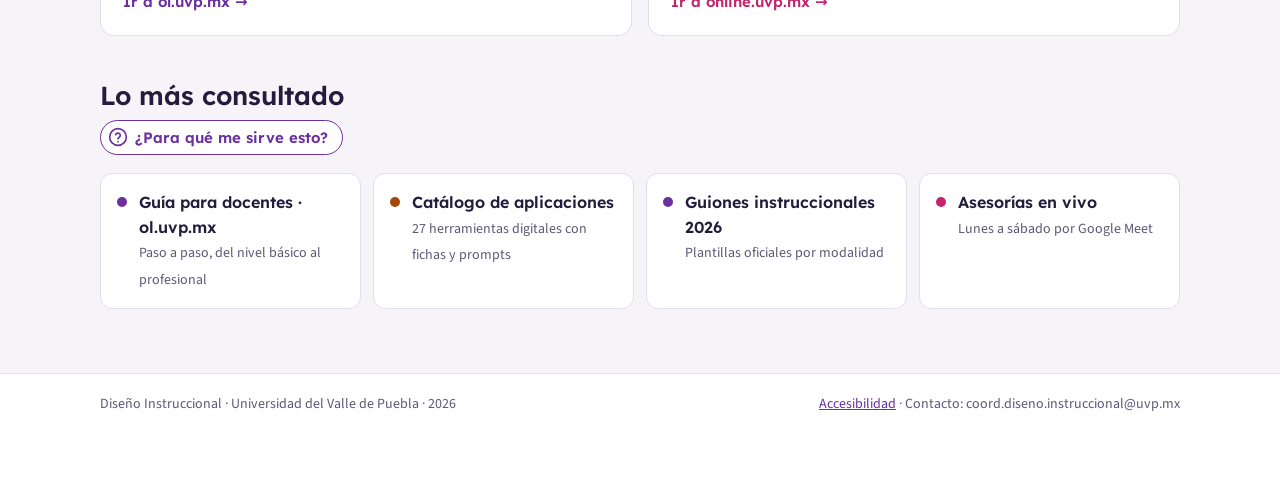
==== commit d2ebbec6: "Coordinaciones por plantel, ayuda contextual y accesibilidad" ====
--- a/index.html
+++ b/index.html
@@ -4,10 +4,13 @@
 <meta charset="utf-8">
 <meta name="viewport" content="width=device-width, initial-scale=1, viewport-fit=cover">
 <base target="_self">
-<title>Aprende Más UVP</title>
+<title>Aprende Más · Centro de Recursos UVP</title>
+<meta name="description" content="Tutoriales, materiales y recursos para docentes, alumnos y coordinaciones de la Universidad del Valle de Puebla.">
 <link rel="preconnect" href="https://fonts.googleapis.com">
 <link rel="preconnect" href="https://fonts.gstatic.com" crossorigin>
 <link rel="stylesheet" href="https://fonts.googleapis.com/css2?family=Lexend:wght@400;500;600;700&family=Source+Sans+3:ital,wght@0,400;0,600;0,700;1,400&display=swap">
+<link rel="stylesheet" href="a11y.css">
+<script src="a11y.js"></script>
 <style>
 html,body{margin:0}
 img{max-width:100%}
@@ -15,8 +18,9 @@
 :root{
   --fondo:#F6F4F9; --hoja:#FFFFFF; --hoja2:#FBFAFD; --tinta:#221D3D; --tinta2:#5E5876; --linea:#E3DEEC;
   --violeta:#6B2FA0; --violeta-s:#F1EAF8; --magenta:#C4246B; --naranja:#E8841A;
-  --alumno:#B4500C; --alumno-s:#FCEFE3;
-  --ok:#1E7A4C; --ok-s:#E3F4EA; --prep:#8A5A00; --prep-s:#FFF4DA; --pend:#6D6784; --pend-s:#EEECF3;
+  --alumno:#A3480A; --alumno-s:#FCEFE3;
+  --ok:#1A6B43; --ok-s:#E3F4EA; --prep:#8A5A00; --prep-s:#FFF4DA; --pend:#5F5977; --pend-s:#EEECF3;
+  --campo:#8C85A3;
   --nota:#FFF7E3; --nota-t:#6B4700; --sobre:#FFFFFF;
   --grad:linear-gradient(90deg,#7B3FB8 0%,#C4246B 55%,#F0961E 100%);
   --sombra:0 1px 2px rgba(34,29,61,.06),0 6px 20px rgba(34,29,61,.06);
@@ -28,7 +32,7 @@
   --violeta:#BE93EA; --violeta-s:#2A2140; --magenta:#F06A9E; --naranja:#F4A45A;
   --alumno:#F4A45A; --alumno-s:#35241A;
   --ok:#6FD29E; --ok-s:#17301F; --prep:#F2C45A; --prep-s:#332812; --pend:#A9A2BD; --pend-s:#2A2638;
-  --nota:#2C2410; --nota-t:#F2C45A; --sombra:none; --sobre:#14111D;
+  --nota:#2C2410; --nota-t:#F2C45A; --sombra:none; --sobre:#14111D; --campo:#7A7394;
 }}
 :root[data-theme="dark"]{
   color-scheme:dark;
@@ -36,7 +40,7 @@
   --violeta:#BE93EA; --violeta-s:#2A2140; --magenta:#F06A9E; --naranja:#F4A45A;
   --alumno:#F4A45A; --alumno-s:#35241A;
   --ok:#6FD29E; --ok-s:#17301F; --prep:#F2C45A; --prep-s:#332812; --pend:#A9A2BD; --pend-s:#2A2638;
-  --nota:#2C2410; --nota-t:#F2C45A; --sombra:none; --sobre:#14111D;
+  --nota:#2C2410; --nota-t:#F2C45A; --sombra:none; --sobre:#14111D; --campo:#7A7394;
 }
 *{box-sizing:border-box}
 body{background:var(--fondo);color:var(--tinta);font-family:var(--txt);font-size:17px;line-height:1.55}
@@ -69,13 +73,14 @@
 
 main{padding-block:36px 64px}
 section.vista{display:grid;gap:44px}
+section.vista>*,.sec>*,.sec-t>*{min-width:0}
 
 /* inicio */
 .hero{display:grid;gap:14px;max-width:760px}
 .eyebrow{font-family:var(--disp);font-size:13px;letter-spacing:.08em;text-transform:uppercase;color:var(--magenta);font-weight:500}
 .hero h1{font-size:clamp(30px,4.6vw,46px);letter-spacing:-.02em;font-weight:700}
 .hero p{font-size:19px;color:var(--tinta2);max-width:62ch}
-.puertas{display:grid;grid-template-columns:repeat(auto-fit,minmax(300px,1fr));gap:20px}
+.puertas{display:grid;grid-template-columns:repeat(auto-fit,minmax(min(300px,100%),1fr));gap:20px}
 .puerta{display:grid;gap:14px;align-content:start;text-decoration:none;color:var(--tinta);background:var(--hoja);border:1px solid var(--linea);border-radius:18px;padding:28px;box-shadow:var(--sombra);position:relative;overflow:hidden;transition:transform .15s ease,border-color .15s}
 .puerta:hover{transform:translateY(-2px);border-color:var(--c)}
 .puerta{--c:var(--violeta);--cs:var(--violeta-s)}
@@ -92,7 +97,7 @@
 .bloque>header{display:grid;gap:6px;max-width:720px}
 .bloque>header h2{font-size:26px}
 .bloque>header p{color:var(--tinta2)}
-.plats{display:grid;grid-template-columns:repeat(auto-fit,minmax(280px,1fr));gap:16px}
+.plats{display:grid;grid-template-columns:repeat(auto-fit,minmax(min(280px,100%),1fr));gap:16px}
 .plat{background:var(--hoja);border:1px solid var(--linea);border-radius:14px;padding:22px;display:grid;gap:10px;align-content:start}
 .plat h3{font-size:20px;display:flex;gap:10px;align-items:center;flex-wrap:wrap}
 .plat p{color:var(--tinta2)}
@@ -111,7 +116,7 @@
 .tag.edx{color:var(--violeta)}
 .tag.nueva{color:var(--magenta)}
 
-.rapidos{display:grid;grid-template-columns:repeat(auto-fit,minmax(230px,1fr));gap:12px}
+.rapidos{display:grid;grid-template-columns:repeat(auto-fit,minmax(min(230px,100%),1fr));gap:12px}
 .rapido{display:flex;gap:12px;align-items:flex-start;padding:16px;border-radius:12px;background:var(--hoja);border:1px solid var(--linea);text-decoration:none;color:var(--tinta)}
 .rapido:hover{border-color:var(--violeta)}
 .rapido b{font-family:var(--disp);font-weight:600;display:block;font-size:16px}
@@ -134,14 +139,14 @@
 .sec-t h2{font-size:25px}
 .sec-t p{color:var(--tinta2);max-width:60ch;margin-top:4px}
 
-.switch{display:inline-flex;background:var(--hoja);border:1px solid var(--linea);border-radius:12px;padding:4px;gap:4px}
+.switch{display:inline-flex;flex-wrap:wrap;max-width:100%;background:var(--hoja);border:1px solid var(--linea);border-radius:12px;padding:4px;gap:4px}
 .switch button{font:inherit;font-family:var(--disp);font-size:15px;border:0;background:none;color:var(--tinta2);padding:8px 14px;border-radius:9px;cursor:pointer;display:flex;gap:8px;align-items:center}
 .switch button[aria-selected="true"]{background:var(--c);color:var(--hoja)}
 .switch button .mini{font-size:12px;opacity:.8}
 
 .grupo{display:grid;gap:12px}
 .grupo h3{font-size:17px;color:var(--tinta2);font-weight:500;letter-spacing:.01em}
-.tarjetas{display:grid;grid-template-columns:repeat(auto-fill,minmax(250px,1fr));gap:14px}
+.tarjetas{display:grid;grid-template-columns:repeat(auto-fill,minmax(min(250px,100%),1fr));gap:14px}
 .tj{background:var(--hoja);border:1px solid var(--linea);border-radius:14px;overflow:hidden;display:flex;flex-direction:column}
 .tj .img{display:block;width:100%;aspect-ratio:4/3;max-width:100%;border:0;padding:0;cursor:zoom-in;background:var(--hoja2);border-bottom:1px solid var(--linea)}
 .tj .img img{width:100%;height:100%;object-fit:cover;object-position:top;display:block}
@@ -171,7 +176,7 @@
 .aviso{background:var(--nota);color:var(--nota-t);border-radius:12px;padding:14px 18px;font-size:15px;display:flex;gap:10px;align-items:flex-start}
 .aviso svg{flex:none;margin-top:2px}
 
-.flujo{list-style:none;margin:0;padding:0;display:grid;grid-template-columns:repeat(auto-fit,minmax(220px,1fr));gap:14px;counter-reset:f}
+.flujo{list-style:none;margin:0;padding:0;display:grid;grid-template-columns:repeat(auto-fit,minmax(min(220px,100%),1fr));gap:14px;counter-reset:f}
 .flujo li{counter-increment:f;background:var(--hoja);border:1px solid var(--linea);border-radius:14px;padding:18px;display:grid;gap:6px;align-content:start;position:relative}
 .flujo li::before{content:counter(f);width:30px;height:30px;border-radius:50%;background:var(--cs);color:var(--c);font-family:var(--disp);font-weight:600;display:grid;place-items:center}
 .flujo li:last-child{border-color:var(--c)}
@@ -180,7 +185,7 @@
 .prov{font-family:var(--disp);font-size:11px;font-weight:500;letter-spacing:.05em;text-transform:uppercase;color:var(--tinta2);border:1px dashed var(--linea);border-radius:4px;padding:1px 5px;margin-left:6px;vertical-align:3px}
 
 /* asesorias */
-.dos{display:grid;grid-template-columns:repeat(auto-fit,minmax(300px,1fr));gap:18px}
+.dos{display:grid;grid-template-columns:repeat(auto-fit,minmax(min(300px,100%),1fr));gap:18px}
 .caja{background:var(--hoja);border:1px solid var(--linea);border-radius:14px;padding:22px;display:grid;gap:12px;align-content:start}
 .caja h3{font-size:20px}
 .caja p{color:var(--tinta2)}
@@ -188,12 +193,15 @@
 .horas div{display:flex;justify-content:space-between;gap:12px;flex-wrap:wrap;border-bottom:1px dashed var(--linea);padding-bottom:8px}
 .horas dt{font-weight:700}
 .horas dd{margin:0;font-variant-numeric:tabular-nums;color:var(--tinta2)}
-.equipo{display:grid;grid-template-columns:repeat(auto-fit,minmax(240px,1fr));gap:12px}
+.equipo{display:grid;grid-template-columns:repeat(auto-fit,minmax(min(240px,100%),1fr));gap:12px}
 .persona{display:flex;gap:12px;align-items:center;background:var(--hoja);border:1px solid var(--linea);border-radius:12px;padding:14px}
 .av{flex:none;width:46px;height:46px;border-radius:50%;background:var(--violeta-s);color:var(--violeta);display:grid;place-items:center;font-family:var(--disp);font-weight:600}
 .persona b{display:block;font-size:16px;line-height:1.25}
 .persona small{display:block;color:var(--tinta2);font-size:14px}
-.persona .mail{font-size:14px;user-select:all;color:var(--tinta)}
+.persona .mail{font-size:14px;user-select:all;color:var(--tinta);overflow-wrap:anywhere}
+.persona>span{min-width:0}
+.horas dd{overflow-wrap:anywhere}
+footer.pie span{overflow-wrap:anywhere}
 .boton{display:inline-flex;align-items:center;gap:8px;font-family:var(--disp);font-weight:600;font-size:15px;background:var(--violeta);color:var(--hoja);text-decoration:none;padding:10px 16px;border-radius:10px;justify-self:start}
 
 /* faq */
@@ -221,12 +229,12 @@
 th,td{text-align:left;padding:11px 14px;border-bottom:1px solid var(--linea);vertical-align:top}
 th{font-family:var(--disp);font-weight:500;font-size:13px;letter-spacing:.04em;text-transform:uppercase;color:var(--tinta2);background:var(--hoja2)}
 tr:last-child td{border-bottom:0}
-.cambios{display:grid;grid-template-columns:repeat(auto-fit,minmax(250px,1fr));gap:14px}
+.cambios{display:grid;grid-template-columns:repeat(auto-fit,minmax(min(250px,100%),1fr));gap:14px}
 .cambio{background:var(--hoja);border:1px solid var(--linea);border-radius:14px;padding:18px;display:grid;gap:8px;align-content:start}
 .cambio h3{font-size:17px}
 .cambio p{font-size:15px;color:var(--tinta2)}
 .cambio .antes{font-size:14px;color:var(--tinta2);text-decoration:line-through;text-decoration-color:var(--magenta)}
-.paleta{display:grid;grid-template-columns:repeat(auto-fill,minmax(150px,1fr));gap:12px}
+.paleta{display:grid;grid-template-columns:repeat(auto-fill,minmax(min(150px,100%),1fr));gap:12px}
 .sw{border:1px solid var(--linea);border-radius:12px;overflow:hidden;background:var(--hoja)}
 .sw i{display:block;height:64px}
 .sw div{padding:10px 12px;font-size:14px}
@@ -239,13 +247,13 @@
 .pend-lista span{display:block;color:var(--tinta2);font-size:15px}
 .pasos{display:grid;gap:10px;margin:0;padding-left:22px}
 .pasos li{padding-left:4px}
-.tipos{display:grid;grid-template-columns:repeat(auto-fit,minmax(220px,1fr));gap:16px}
+.tipos{display:grid;grid-template-columns:repeat(auto-fit,minmax(min(220px,100%),1fr));gap:16px}
 .tipos .caja{gap:6px}
 .tipos .muestra-d{font-family:var(--disp);font-size:30px;font-weight:600;line-height:1.1}
 .tipos .muestra-t{font-size:18px}
 
 footer.pie{border-top:1px solid var(--linea);background:var(--hoja)}
-footer.pie .wrap{display:flex;justify-content:space-between;gap:12px;flex-wrap:wrap;padding-block:20px;font-size:14px;color:var(--tinta2)}
+footer.pie .wrap{display:flex;justify-content:space-between;gap:12px;flex-wrap:wrap;padding-block:20px 84px;font-size:14px;color:var(--tinta2)}
 
 /* botones de acción: grandes y con relleno para que se identifiquen de inmediato */
 .acciones{display:flex;flex-wrap:wrap;gap:8px;margin-top:auto;padding-top:10px}
@@ -255,14 +263,14 @@
 .accion.sec{background:transparent;color:var(--c);box-shadow:none}
 .accion.sec:hover{background:var(--cs)}
 .acciones.grande .accion{font-size:18px;padding:13px 24px}
-.acciones.lista{display:grid;grid-template-columns:repeat(auto-fill,minmax(200px,1fr))}
+.acciones.lista{display:grid;grid-template-columns:repeat(auto-fill,minmax(min(200px,100%),1fr))}
 .acciones.lista .accion{justify-content:flex-start;font-size:15px;padding:9px 14px}
 .tj.ancha{grid-column:1/-1}
 .tj .cuerpo{display:flex;flex-direction:column}
 @media (prefers-reduced-motion:reduce){.accion{transition:none}.accion:hover{transform:none}}
 
 /* visor integrado */
-dialog.visor{border:0;padding:0;margin:auto;width:min(1100px,96vw);height:92vh;max-width:96vw;max-height:92vh;border-radius:16px;background:var(--hoja);color:var(--tinta);display:none;flex-direction:column;overflow:hidden}
+dialog.visor{border:0;padding:0;margin:auto;width:min(1100px,calc(96vw / var(--z,1)));height:calc(92vh / var(--z,1));max-width:calc(96vw / var(--z,1));max-height:calc(92vh / var(--z,1));border-radius:16px;background:var(--hoja);color:var(--tinta);display:none;flex-direction:column;overflow:hidden}
 dialog.visor[open]{display:flex}
 dialog.visor::backdrop{background:rgba(20,17,29,.72)}
 .visor .dh{display:flex;justify-content:space-between;align-items:center;gap:12px;padding:10px 14px;border-bottom:1px solid var(--linea);flex-wrap:wrap}
@@ -275,7 +283,7 @@
 .visor-cuerpo iframe{width:100%;height:100%;border:0;background:#fff}
 .visor-cuerpo video{max-width:100%;max-height:100%;background:#000}
 .visor-cuerpo img{max-width:100%;max-height:100%;object-fit:contain}
-@media (max-width:640px){dialog.visor{width:100vw;height:100vh;max-width:100vw;max-height:100vh;border-radius:0}}
+@media (max-width:640px){dialog.visor{width:calc(100vw / var(--z,1));height:calc(100vh / var(--z,1));max-width:none;max-height:none;border-radius:0}}
 
 @media (max-width:640px){
   body{font-size:16px}
@@ -285,26 +293,101 @@
   .tj.destacada .cuerpo{min-width:0}
 }
 @media (prefers-reduced-motion:reduce){*{transition:none!important;scroll-behavior:auto!important}}
+
+/* saltar al contenido */
+.saltar{position:absolute;left:12px;top:-60px;z-index:100;background:var(--violeta);color:var(--sobre);font-family:var(--disp);font-weight:600;padding:10px 16px;border-radius:10px;text-decoration:none}
+.saltar:focus{top:12px}
+main:focus{outline:none}
+.vista h1:focus{outline:none}
+
+/* ¿Para qué me sirve esto? */
+.pqs-w{display:grid;gap:10px;justify-items:start;margin-top:10px}
+.pqs{display:inline-flex;align-items:center;gap:7px;font:inherit;font-family:var(--disp);font-size:15px;font-weight:600;color:var(--c,var(--violeta));background:var(--hoja);border:1.5px solid currentColor;border-radius:999px;padding:5px 14px 5px 7px;cursor:pointer}
+.pqs svg{width:20px;height:20px;flex:none}
+.pqs:hover{background:var(--cs,var(--violeta-s))}
+.pqs[aria-expanded="true"]{background:var(--cs,var(--violeta-s))}
+.pqs-t{background:var(--hoja);color:var(--tinta);border:1px solid var(--linea);border-left:4px solid var(--c,var(--violeta));border-radius:10px;padding:12px 16px;font-size:16px;max-width:70ch}
+.pqs-w.mini{margin-top:2px}
+.pqs-w.mini .pqs{font-size:14px;padding:3px 12px 3px 5px;border-width:1px}
+.pqs-w.mini .pqs svg{width:18px;height:18px}
+.pqs-w.mini .pqs-t{font-size:15px;padding:10px 12px}
+.bloque>header .pqs-w,.caja .pqs-w{margin-top:2px}
+
+/* coordinaciones */
+.coord{--c:var(--magenta);--cs:var(--violeta-s)}
+.candado{display:flex;gap:12px;align-items:flex-start;background:var(--hoja);border:2px solid var(--magenta);border-radius:14px;padding:16px 18px}
+.candado svg{flex:none;color:var(--magenta);margin-top:2px}
+.candado b{font-family:var(--disp);font-weight:600;display:block;font-size:17px;margin-bottom:2px}
+.candado p{color:var(--tinta2);font-size:16px}
+.buscar{display:grid;gap:6px;max-width:420px}
+.buscar label{font-family:var(--disp);font-weight:600;font-size:15px}
+.buscar input{font:inherit;font-size:17px;color:var(--tinta);background:var(--hoja);border:2px solid var(--campo);border-radius:10px;padding:10px 14px;width:100%}
+.buscar input:focus-visible{border-color:var(--c)}
+.conteo{font-size:15px;color:var(--tinta2)}
+.campus-panel{display:grid;gap:22px}
+.rep .accion{font-size:15px;border-radius:12px;text-align:left;justify-content:flex-start}
+.tj .acciones.lista .accion{border-radius:12px;text-align:left}
+.sin-res{color:var(--tinta2);font-size:16px}
+
+/* página de accesibilidad */
+.lista-a{margin:0;padding-left:22px;display:grid;gap:8px}
+.lista-a b{font-family:var(--disp);font-weight:600}
+kbd{font-family:ui-monospace,Consolas,monospace;font-size:14px;background:var(--hoja2);border:1px solid var(--campo);border-bottom-width:2px;border-radius:5px;padding:1px 6px;white-space:nowrap}
+
+/* botón y panel de accesibilidad */
+.btn-a11y{position:fixed;right:16px;bottom:16px;z-index:40;display:inline-flex;align-items:center;gap:8px;font:inherit;font-family:var(--disp);font-size:15px;font-weight:600;background:var(--violeta);color:var(--sobre);border:2px solid var(--hoja);border-radius:999px;padding:10px 16px 10px 12px;box-shadow:0 4px 18px rgba(20,17,29,.3);cursor:pointer}
+.btn-a11y svg{width:26px;height:26px}
+dialog.panel-a11y{border:0;padding:0;margin:auto;width:min(560px,calc(96vw / var(--z,1)));max-height:calc(92vh / var(--z,1));border-radius:16px;background:var(--hoja);color:var(--tinta);overflow:auto}
+dialog.panel-a11y::backdrop{background:rgba(20,17,29,.6)}
+.pa{display:grid;gap:18px;padding:20px 22px 24px}
+.pa-cab{display:flex;justify-content:space-between;align-items:center;gap:12px}
+.pa-cab h2{font-size:24px}
+.pa-intro{color:var(--tinta2);font-size:16px}
+.pa fieldset{border:0;margin:0;padding:0;display:grid;gap:10px}
+.pa legend{font-family:var(--disp);font-weight:600;font-size:17px;padding:0;margin-bottom:8px}
+.seg{display:flex;flex-wrap:wrap;gap:6px}
+.seg label{position:relative}
+.seg input{position:absolute;opacity:0;inset:0;margin:0;cursor:pointer}
+.seg span{display:block;font-family:var(--disp);font-weight:600;font-size:15px;border:1.5px solid var(--campo);border-radius:10px;padding:8px 14px;background:var(--hoja)}
+.seg input:checked+span{background:var(--violeta);border-color:var(--violeta);color:var(--sobre)}
+.seg input:focus-visible+span{outline:3px solid var(--magenta);outline-offset:2px}
+.interruptor{display:flex;justify-content:space-between;align-items:center;gap:14px;width:100%;text-align:left;font:inherit;color:var(--tinta);background:var(--hoja2);border:1px solid var(--linea);border-radius:12px;padding:11px 14px;cursor:pointer}
+.interruptor b{font-family:var(--disp);font-weight:600;display:block;font-size:16px}
+.interruptor small{display:block;color:var(--tinta2);font-size:14px;line-height:1.35}
+.interruptor .sw-i{flex:none;width:46px;height:26px;border-radius:999px;background:var(--campo);position:relative}
+.interruptor .sw-i::after{content:"";position:absolute;top:3px;left:3px;width:20px;height:20px;border-radius:50%;background:#fff;transition:left .15s}
+.interruptor[aria-checked="true"]{border-color:var(--violeta)}
+.interruptor[aria-checked="true"] .sw-i{background:var(--violeta)}
+.interruptor[aria-checked="true"] .sw-i::after{left:23px;background:var(--sobre)}
+.interruptor[aria-checked="true"] .sw-i::before{content:"✓";position:absolute;left:7px;top:2px;font-size:14px;font-weight:700;color:var(--sobre)}
+.pa-voz{display:flex;flex-wrap:wrap;gap:8px}
+.pa-pie{display:flex;flex-wrap:wrap;gap:12px;justify-content:space-between;align-items:center;border-top:1px solid var(--linea);padding-top:14px}
+.pa-pie a{font-family:var(--disp);font-weight:600}
+.pa .accion{--c:var(--violeta);--cs:var(--violeta-s)}
+.lector{position:fixed;left:50%;transform:translateX(-50%);bottom:16px;z-index:45;display:flex;align-items:center;gap:10px;flex-wrap:wrap;background:var(--tinta);color:var(--fondo);border-radius:999px;padding:8px 10px 8px 18px;box-shadow:0 6px 24px rgba(0,0,0,.3);font-family:var(--disp);font-size:15px;font-weight:600}
+.lector button{font:inherit;font-size:14px;border:0;border-radius:999px;padding:7px 14px;cursor:pointer;background:var(--fondo);color:var(--tinta)}
+@media (max-width:640px){.btn-a11y span{display:none}.btn-a11y{padding:10px}}
 </style>
 </head>
 <body>
-
+<a class="saltar" href="#contenido">Saltar al contenido</a>
 
 <header class="top"><div class="wrap">
-  <a class="marca" href="#inicio" aria-label="Aprende Más, inicio">
+  <a class="marca" href="#inicio" aria-label="Aprende Más, Centro de Recursos, ir al inicio">
     <svg width="40" height="40" viewBox="0 0 40 40" aria-hidden="true"><defs><linearGradient id="g" x1="0" y1="0" x2="1" y2="1"><stop offset="0" stop-color="#7B3FB8"/><stop offset=".55" stop-color="#C4246B"/><stop offset="1" stop-color="#F0961E"/></linearGradient></defs><rect width="40" height="40" rx="11" fill="url(#g)"/><path d="M10 11 L20 30 L30 11" fill="none" stroke="#fff" stroke-width="4.2" stroke-linecap="round" stroke-linejoin="round"/><path d="M26 25h8M30 21v8" stroke="#fff" stroke-width="2.6" stroke-linecap="round"/></svg>
-    <span><span class="n">Aprende Más<span class="prov" title="Nombre provisional, pendiente de autorización">provisional</span></span><span class="s">Centro de Recursos · Diseño Instruccional UVP</span></span>
+    <span><span class="n">Aprende Más</span><span class="s">Centro de Recursos · Diseño Instruccional UVP</span></span>
   </a>
   <nav class="menu" aria-label="Principal">
     <a href="#inicio">Inicio</a>
     <a href="#docentes">Docentes</a>
     <a href="#alumnos" class="m-alumnos">Alumnos</a>
+    <a href="#coordinaciones">Coordinaciones</a>
     <a href="#asesorias">Asesorías</a>
     <a href="#faq">Preguntas frecuentes</a>
   </nav>
 </div></header>
 
-<main class="wrap">
+<main class="wrap" id="contenido" tabindex="-1">
 
 <!-- INICIO -->
 <section class="vista" id="v-inicio" data-vista="inicio">
@@ -330,11 +413,16 @@
       <span class="ir">Entrar al espacio de alumnos →</span>
     </a>
   </div>
+  <a class="candado" href="#coordinaciones" style="text-decoration:none;color:var(--tinta)">
+    <svg width="24" height="24" viewBox="0 0 24 24" fill="none" stroke="currentColor" stroke-width="2" stroke-linecap="round" stroke-linejoin="round" aria-hidden="true"><rect x="4" y="11" width="16" height="10" rx="2"/><path d="M8 11V7a4 4 0 0 1 8 0v4"/></svg>
+    <span><b>¿Coordinas una licenciatura?</b><span style="display:block;color:var(--tinta2)">Consulta el reporte de materias de tu coordinación, separado por plantel: Puebla, Tehuacán o Tlaxcala. <span style="color:var(--magenta);font-family:var(--disp);font-weight:600">Ir a Coordinaciones →</span></span></span>
+  </a>
 
   <div class="bloque">
     <header>
       <h2>¿Cuál es tu UVP Online?</h2>
       <p>Hay dos plataformas con el nombre UVP Online. Para saber en cuál trabajas, mira la dirección en la barra de tu navegador y compara la pantalla de entrada.</p>
+      <div data-pqs="plataformas"></div>
     </header>
     <div class="plats">
       <div class="plat dir" style="--c:var(--violeta)">
@@ -365,11 +453,11 @@
   </div>
 
   <div class="bloque">
-    <header><h2>Lo más consultado</h2></header>
+    <header><h2>Lo más consultado</h2><div data-pqs="rapidos"></div></header>
     <div class="rapidos">
-      <a class="rapido" href="#docentes" data-ver="guia"><span class="dot"></span><span><b>Guía para docentes · ol.uvp.mx</b><small>Paso a paso, del nivel básico al profesional</small></span></a>
-      <a class="rapido" href="#docentes-recursos" data-ver="catalogo" style="--c:var(--alumno)"><span class="dot"></span><span><b>Catálogo de aplicaciones</b><small>27 herramientas digitales con fichas y prompts</small></span></a>
-      <a class="rapido" href="#docentes-materiales" data-ver="fechas"><span class="dot"></span><span><b>Fechas del ciclo A26-E27</b><small>Manual de fechas para docentes</small></span></a>
+      <a class="rapido" href="#docentes" data-ver="guia" aria-haspopup="dialog"><span class="dot"></span><span><b>Guía para docentes · ol.uvp.mx</b><small>Paso a paso, del nivel básico al profesional</small></span></a>
+      <a class="rapido" href="#docentes-recursos" data-ver="catalogo" aria-haspopup="dialog" style="--c:var(--alumno)"><span class="dot"></span><span><b>Catálogo de aplicaciones</b><small>27 herramientas digitales con fichas y prompts</small></span></a>
+      <a class="rapido" href="#docentes-materiales"><span class="dot"></span><span><b>Guiones instruccionales 2026</b><small>Plantillas oficiales por modalidad</small></span></a>
       <a class="rapido" href="#asesorias" style="--c:var(--magenta)"><span class="dot"></span><span><b>Asesorías en vivo</b><small>Lunes a sábado por Google Meet</small></span></a>
     </div>
   </div>
@@ -378,19 +466,87 @@
 <!-- ESPACIOS (se llenan desde datos) -->
 <section class="vista esp" id="v-docentes" data-vista="docentes" hidden></section>
 <section class="vista esp alumnos" id="v-alumnos" data-vista="alumnos" hidden></section>
+<section class="vista esp coord" id="v-coordinaciones" data-vista="coordinaciones" hidden></section>
+
+<!-- ACCESIBILIDAD -->
+<section class="vista" id="v-accesibilidad" data-vista="accesibilidad" hidden>
+  <div class="cab-esp" style="--c:var(--violeta);--cs:var(--violeta-s)">
+    <span class="eyebrow">Para todas las personas</span>
+    <h1>Accesibilidad</h1>
+    <p>Queremos que cualquier persona pueda usar este Centro de Recursos, sin importar cómo ve, escucha, lee o navega. Aquí te explicamos qué herramientas tiene el sitio, cómo usarlo con tecnología de apoyo y cómo avisarnos si algo no te funciona.</p>
+    <div class="acciones"><button type="button" class="accion" data-abrir-a11y aria-haspopup="dialog">Abrir el panel de accesibilidad</button></div>
+  </div>
+
+  <div class="sec" id="accesibilidad-panel">
+    <div class="sec-t"><div><h2>Ajustes del panel de accesibilidad</h2><p>Abre el panel con el botón <b>Accesibilidad</b> de la esquina inferior derecha, o con <kbd>Alt</kbd> + <kbd>Shift</kbd> + <kbd>A</kbd>. Tus ajustes se guardan en este navegador y se aplican también a la guía, las fichas y el catálogo.</p></div></div>
+    <ul class="lista-a">
+      <li><b>Tamaño del texto:</b> agranda todo el contenido hasta 150 %, sin que se desacomode.</li>
+      <li><b>Tema claro, oscuro o del sistema:</b> por defecto el sitio sigue el tema de tu equipo.</li>
+      <li><b>Alto contraste:</b> fondo negro, texto blanco y acentos amarillos, para baja visión o pantallas con reflejo.</li>
+      <li><b>Tipografía de alta legibilidad:</b> cambia la letra a Atkinson Hyperlegible, diseñada por el Braille Institute para personas con baja visión. Distingue mejor letras parecidas como l, I y 1.</li>
+      <li><b>Espaciado amplio:</b> más espacio entre líneas, letras y palabras. Ayuda a personas con dislexia o dificultades de lectura.</li>
+      <li><b>Resaltar enlaces y botones:</b> subraya todos los enlaces y marca los botones, para no depender del color.</li>
+      <li><b>Cursor grande:</b> un puntero más grande y con borde, fácil de seguir.</li>
+      <li><b>Guía de lectura:</b> una franja que sigue al puntero y oscurece el resto de la pantalla, para leer línea por línea sin perderte.</li>
+      <li><b>Detener animaciones:</b> quita movimientos y transiciones. El sitio también respeta el ajuste "reducir movimiento" de tu equipo.</li>
+      <li><b>Lectura en voz alta:</b> el sitio lee la página que estás viendo, o solo el texto que selecciones, con la voz en español de tu equipo. Puedes elegir la velocidad, pausar o detener.</li>
+    </ul>
+  </div>
+
+  <div class="sec" id="accesibilidad-teclado">
+    <div class="sec-t"><div><h2>Navegar con el teclado</h2><p>Todo el sitio funciona sin ratón.</p></div></div>
+    <ul class="lista-a">
+      <li><kbd>Tab</kbd> y <kbd>Shift</kbd> + <kbd>Tab</kbd>: avanzar y retroceder entre enlaces y botones. El elemento activo se marca con un contorno.</li>
+      <li><kbd>Enter</kbd> o <kbd>Espacio</kbd>: abrir un enlace, un botón o una pregunta frecuente.</li>
+      <li><kbd>←</kbd> <kbd>→</kbd>: cambiar de plataforma en Tutoriales o de plantel en Coordinaciones.</li>
+      <li><kbd>Esc</kbd>: cerrar la ventana de un material o el panel de accesibilidad, y detener la lectura en voz alta.</li>
+      <li>Al entrar, el primer <kbd>Tab</kbd> muestra el enlace <b>Saltar al contenido</b>, para no recorrer el menú en cada página.</li>
+    </ul>
+  </div>
+
+  <div class="sec" id="accesibilidad-tiflo">
+    <div class="sec-t"><div><h2>Tecnología de apoyo (tiflotecnología)</h2><p>El sitio está construido con encabezados, regiones y botones con nombre, para que las herramientas de apoyo lo describan correctamente.</p></div></div>
+    <ul class="lista-a">
+      <li><b>Lectores de pantalla:</b> NVDA (gratuito) y JAWS en Windows, Narrador de Windows, VoiceOver en Mac, iPhone y iPad, y TalkBack en Android. Navega por encabezados (tecla <kbd>H</kbd> en NVDA y JAWS) para saltar entre secciones.</li>
+      <li><b>Líneas braille:</b> funcionan a través de tu lector de pantalla; el sitio no necesita nada adicional.</li>
+      <li><b>Magnificadores:</b> Lupa de Windows, Zoom de macOS y la ampliación de Android e iOS. El diseño se adapta al acercar hasta 400 %.</li>
+      <li><b>Control por voz:</b> Acceso por voz de Windows y Control por voz de Apple. Cada botón muestra en pantalla el mismo nombre que debes decir.</li>
+      <li><b>Imágenes:</b> las pantallas de las plataformas tienen descripción en texto.</li>
+      <li><b>Videotutoriales:</b> no tienen audio; muestran los pasos en pantalla. Cada uno tiene su explicación completa en texto en la guía, con el botón <b>Leer en la guía</b>.</li>
+    </ul>
+  </div>
+
+  <div class="sec" id="accesibilidad-externos">
+    <div class="sec-t"><div><h2>Materiales de otros servicios</h2><p>Algunos materiales viven en servicios externos y su accesibilidad depende de ellos.</p></div></div>
+    <ul class="lista-a">
+      <li><b>Google Docs y Hojas de cálculo</b> (guiones instruccionales y reportes): funcionan con lectores de pantalla. Ábrelos con <b>Abrir en pestaña nueva</b> y activa <b>Herramientas › Accesibilidad › Activar la compatibilidad con lectores de pantalla</b>.</li>
+      <li><b>Agendas de Google Calendar:</b> se pueden usar con teclado y lector de pantalla.</li>
+      <li><b>Aplicaciones del catálogo:</b> son de otras empresas; revisa su accesibilidad antes de usarlas con un grupo que la necesite.</li>
+    </ul>
+  </div>
+
+  <div class="sec" id="accesibilidad-reportar">
+    <div class="sec-t"><div><h2>¿Encontraste una barrera?</h2><p>Si algo del sitio no te funciona con tu forma de navegar, cuéntanos qué intentabas hacer y qué herramienta usas.</p></div></div>
+    <ul class="lista-a">
+      <li><b>Docentes y coordinaciones:</b> escribe a Diseño Instruccional, <span style="user-select:all">coord.diseno.instruccional@uvp.mx</span>.</li>
+      <li><b>Alumnos:</b> avisa a tu coordinación; ella lo comunica a Diseño Instruccional.</li>
+    </ul>
+    <p class="conteo">Tomamos como referencia las Pautas de Accesibilidad para el Contenido Web (WCAG) 2.2, nivel AA.</p>
+  </div>
+</section>
 
 <!-- ASESORÍAS -->
 <section class="vista" id="v-asesorias" data-vista="asesorias" hidden>
   <div class="cab-esp" style="--c:var(--violeta);--cs:var(--violeta-s)">
     <span class="eyebrow">Acompañamiento</span>
     <h1>Asesorías</h1>
-    <p>Resuelve dudas en vivo o agenda una revisión a fondo de tu aula virtual con el equipo de Diseño Instruccional.</p>
+    <p>Resuelve dudas en vivo o agenda una revisión a fondo de tu aula virtual con el equipo de Diseño Instruccional.</p><div data-pqs="asesorias"></div>
   </div>
   <div class="aviso"><svg width="18" height="18" viewBox="0 0 24 24" fill="none" stroke="currentColor" stroke-width="2" aria-hidden="true"><circle cx="12" cy="12" r="10"/><path d="M12 8v5M12 16h.01"/></svg><span>Estas asesorías son para docentes. Los alumnos piden ayuda a su coordinación, y si es un tema de plataforma, la coordinación lo consulta con Diseño Instruccional. Ver <a href="#alumnos-ayuda">Alumnos → ¿Necesitas ayuda?</a></span></div>
   <div class="dos">
     <div class="caja">
       <h3>Asesorías permanentes</h3>
-      <p>Sin cita. Entra a la sala de Google Meet en cualquiera de estos horarios.</p>
+      <p>Sin cita. Entra a la sala de Google Meet en cualquiera de estos horarios.</p><div data-pqs="permanentes"></div>
       <dl class="horas">
         <div><dt>Lunes a viernes</dt><dd>10:00–11:00 · 12:00–13:00 · 16:00–17:00</dd></div>
         <div><dt>Sábado</dt><dd>11:00–12:00</dd></div>
@@ -399,17 +555,17 @@
     </div>
     <div class="caja">
       <h3>Asesorías personalizadas</h3>
-      <p>Para revisar tu aula virtual completa o estructurar una asignatura. Elige fecha y hora y reserva una cita individual.</p>
-      <div class="acciones lista" style="--c:var(--violeta);--cs:var(--violeta-s)"><button type="button" class="accion" data-ver="cita1">Agendar con Francisco Tovar</button><button type="button" class="accion sec" data-ver="cita2">Agendar con Flor Hernández</button><button type="button" class="accion sec" data-ver="cita3">Agendar con Diseño Instruccional</button></div>
+      <p>Para revisar tu aula virtual completa o estructurar una asignatura. Elige fecha y hora y reserva una cita individual.</p><div data-pqs="personalizadas"></div>
+      <div class="acciones lista" style="--c:var(--violeta);--cs:var(--violeta-s)"><button type="button" class="accion" data-ver="cita1" aria-haspopup="dialog">Agendar con Francisco Tovar</button><button type="button" class="accion sec" data-ver="cita2" aria-haspopup="dialog">Agendar con Flor Hernández</button><button type="button" class="accion sec" data-ver="cita3" aria-haspopup="dialog">Agendar con Francisco de la Cruz</button></div>
     </div>
     <div class="caja">
       <h3>Curso de Inducción al EVA 2026</h3>
-      <p>Curso autogestionado para docentes: administración del entorno en modo edición y en vivo, configuración de fechas y entregas, y buenas prácticas para contenidos digitales.</p>
+      <p>Curso autogestionado para docentes: administración del entorno en modo edición y en vivo, configuración de fechas y entregas, y buenas prácticas para contenidos digitales.</p><div data-pqs="induccion"></div>
       <div class="acciones" style="--c:var(--violeta);--cs:var(--violeta-s)"><a class="accion" href="https://ol.uvp.mx/courses/course-v1:UVP+INDDOC+2026_01_F26_D26/about" target="_blank" rel="noopener">Ir al curso en ol.uvp.mx</a></div>
     </div>
   </div>
   <div class="bloque">
-    <header><h2>Equipo de Diseño Instruccional</h2></header>
+    <header><h2>Equipo de Diseño Instruccional</h2><div data-pqs="equipo"></div></header>
     <div class="equipo">
       <div class="persona"><span class="av">FT</span><span><b>Francisco Javier Tovar Narváez</b><small>Coordinador de Diseño Instruccional</small><span class="mail">coord.diseno.instruccional@uvp.mx</span></span></div>
       <div class="persona"><span class="av">BH</span><span><b>Blanca Flor Hernández Patiño</b><small>Diseñadora Instruccional</small><span class="mail">diseno.instruccional2@uvp.mx</span></span></div>
@@ -423,7 +579,7 @@
   <div class="cab-esp" style="--c:var(--magenta);--cs:var(--violeta-s)">
     <span class="eyebrow">Respuestas rápidas</span>
     <h1>Preguntas frecuentes</h1>
-    <p>Elige tu perfil para ver las dudas más comunes y cómo resolverlas.</p>
+    <p>Elige tu perfil para ver las dudas más comunes y cómo resolverlas.</p><div data-pqs="faq"></div>
   </div>
   <div class="puertas">
     <a class="puerta" href="#faq-docentes"><h2>FAQ <span>docentes</span></h2><p>Acceso, contenidos, calificaciones y errores de la plataforma.</p><span class="ir">Ver preguntas →</span></a>
@@ -438,13 +594,72 @@
 
 <footer class="pie"><div class="wrap">
   <span>Diseño Instruccional · Universidad del Valle de Puebla · 2026</span>
-  <span>Nombre provisional · Contacto: coord.diseno.instruccional@uvp.mx</span>
+  <span><a href="#accesibilidad">Accesibilidad</a> · Contacto: coord.diseno.instruccional@uvp.mx</span>
 </div></footer>
+
+<button type="button" class="btn-a11y" id="btn-a11y" data-abrir-a11y aria-haspopup="dialog" aria-label="Accesibilidad: tamaño de letra, contraste y lectura en voz alta">
+  <svg viewBox="0 0 24 24" fill="none" stroke="currentColor" stroke-width="2" stroke-linecap="round" stroke-linejoin="round" aria-hidden="true"><circle cx="12" cy="12" r="10"/><circle cx="12" cy="7" r="1.3" fill="currentColor"/><path d="M7 10h10M12 10v4M12 14l-3 4M12 14l3 4"/></svg>
+  <span>Accesibilidad</span>
+</button>
+
+<div class="lector" id="lector" role="region" aria-label="Lectura en voz alta" hidden>
+  <span id="lector-e" aria-live="polite">Leyendo en voz alta</span>
+  <button type="button" id="lector-p">Pausar</button>
+  <button type="button" id="lector-d">Detener</button>
+</div>
+
+<div class="a11y-oculto" id="anuncio" aria-live="polite"></div>
+
+<dialog id="a11y" class="panel-a11y" aria-labelledby="a11y-t">
+  <div class="pa">
+    <div class="pa-cab"><h2 id="a11y-t">Accesibilidad</h2><button type="button" class="x cerrar" id="a11y-x" style="font:inherit;font-weight:600;border:0;border-radius:999px;padding:6px 14px;cursor:pointer;background:var(--violeta);color:var(--sobre)">Cerrar ✕</button></div>
+    <p class="pa-intro">Ajusta el sitio a tu manera de ver, leer y navegar. Tus ajustes se guardan en este navegador y se aplican también a la guía, las fichas y el catálogo.</p>
+    <fieldset><legend>Tamaño del texto</legend>
+      <div class="seg">
+        <label><input type="radio" name="a-tam" value="0"><span>100 %</span></label>
+        <label><input type="radio" name="a-tam" value="1"><span>115 %</span></label>
+        <label><input type="radio" name="a-tam" value="2"><span>130 %</span></label>
+        <label><input type="radio" name="a-tam" value="3"><span>150 %</span></label>
+      </div>
+    </fieldset>
+    <fieldset><legend>Tema</legend>
+      <div class="seg">
+        <label><input type="radio" name="a-tema" value="sistema"><span>Como mi equipo</span></label>
+        <label><input type="radio" name="a-tema" value="claro"><span>Claro</span></label>
+        <label><input type="radio" name="a-tema" value="oscuro"><span>Oscuro</span></label>
+      </div>
+    </fieldset>
+    <fieldset><legend>Ver y leer mejor</legend>
+      <button type="button" class="interruptor" role="switch" aria-checked="false" data-a11y="contraste"><span><b>Alto contraste</b><small>Fondo negro, texto blanco y acentos amarillos.</small></span><span class="sw-i" aria-hidden="true"></span></button>
+      <button type="button" class="interruptor" role="switch" aria-checked="false" data-a11y="fuente"><span><b>Tipografía de alta legibilidad</b><small>Letra Atkinson Hyperlegible, para baja visión.</small></span><span class="sw-i" aria-hidden="true"></span></button>
+      <button type="button" class="interruptor" role="switch" aria-checked="false" data-a11y="espaciado"><span><b>Espaciado amplio</b><small>Más espacio entre líneas, letras y palabras. Útil con dislexia.</small></span><span class="sw-i" aria-hidden="true"></span></button>
+      <button type="button" class="interruptor" role="switch" aria-checked="false" data-a11y="enlaces"><span><b>Resaltar enlaces y botones</b><small>Subraya los enlaces y marca los botones.</small></span><span class="sw-i" aria-hidden="true"></span></button>
+      <button type="button" class="interruptor" role="switch" aria-checked="false" data-a11y="regla"><span><b>Guía de lectura</b><small>Una franja sigue al puntero y oscurece el resto.</small></span><span class="sw-i" aria-hidden="true"></span></button>
+      <button type="button" class="interruptor" role="switch" aria-checked="false" data-a11y="cursor"><span><b>Cursor grande</b><small>Puntero más grande y con borde.</small></span><span class="sw-i" aria-hidden="true"></span></button>
+      <button type="button" class="interruptor" role="switch" aria-checked="false" data-a11y="movimiento"><span><b>Detener animaciones</b><small>Quita movimientos, transiciones y la reproducción automática.</small></span><span class="sw-i" aria-hidden="true"></span></button>
+    </fieldset>
+    <fieldset id="pa-voz"><legend>Escuchar</legend>
+      <div class="pa-voz"><button type="button" class="accion" id="a-leer">▶ Leer esta página</button></div>
+      <button type="button" class="interruptor" role="switch" aria-checked="false" data-a11y="leerSel"><span><b>Leer lo que selecciono</b><small>Selecciona un texto con el ratón o con Shift y las flechas, y se lee en voz alta.</small></span><span class="sw-i" aria-hidden="true"></span></button>
+      <div class="seg" role="group" aria-label="Velocidad de lectura">
+        <label><input type="radio" name="a-vel" value="0.8"><span>Lenta</span></label>
+        <label><input type="radio" name="a-vel" value="1"><span>Normal</span></label>
+        <label><input type="radio" name="a-vel" value="1.25"><span>Rápida</span></label>
+      </div>
+    </fieldset>
+    <p class="pa-intro" id="pa-sin-voz" hidden>Tu navegador no ofrece lectura en voz alta. Puedes usar el lector de pantalla de tu equipo.</p>
+    <div class="pa-pie">
+      <button type="button" class="accion sec" id="a-reset">Restablecer todo</button>
+      <a href="#accesibilidad" id="a-mas">Atajos y tecnología de apoyo →</a>
+    </div>
+  </div>
+</dialog>
 
 <dialog id="visor" class="visor" aria-labelledby="visor-t">
   <div class="dh">
     <b id="visor-t"></b>
     <span class="dh-acc">
+      <button class="x" id="visor-leer" type="button" hidden>▶ Leer en voz alta</button>
       <a class="x" id="visor-a" href="#" target="_blank" rel="noopener">Abrir en pestaña nueva ↗</a>
       <button class="x cerrar" id="visor-x" type="button">Cerrar ✕</button>
     </span>
@@ -455,16 +670,18 @@
 
 <script>
 const I = {
-  video:'<svg viewBox="0 0 24 24" fill="none" stroke="currentColor" stroke-width="2"><rect x="2" y="5" width="15" height="14" rx="2"/><path d="m17 10 5-3v10l-5-3"/></svg>',
-  info:'<svg viewBox="0 0 24 24" fill="none" stroke="currentColor" stroke-width="2"><rect x="4" y="3" width="16" height="18" rx="2"/><path d="M8 8h8M8 12h8M8 16h5"/></svg>',
-  guia:'<svg viewBox="0 0 24 24" fill="none" stroke="currentColor" stroke-width="2"><path d="M4 5a2 2 0 0 1 2-2h13v16H6a2 2 0 0 0-2 2Z"/><path d="M4 19V5"/></svg>',
-  doc:'<svg viewBox="0 0 24 24" fill="none" stroke="currentColor" stroke-width="2"><path d="M14 3H6a2 2 0 0 0-2 2v14a2 2 0 0 0 2 2h12a2 2 0 0 0 2-2V9Z"/><path d="M14 3v6h6"/></svg>',
-  web:'<svg viewBox="0 0 24 24" fill="none" stroke="currentColor" stroke-width="2"><circle cx="12" cy="12" r="9"/><path d="M3 12h18M12 3a14 14 0 0 1 0 18M12 3a14 14 0 0 0 0 18"/></svg>',
-  curso:'<svg viewBox="0 0 24 24" fill="none" stroke="currentColor" stroke-width="2"><path d="M22 9 12 4 2 9l10 5 10-5Z"/><path d="M6 11v5c0 1.5 2.7 3 6 3s6-1.5 6-3v-5"/></svg>',
-  ojo:'<svg viewBox="0 0 24 24" fill="none" stroke="currentColor" stroke-width="2.2" stroke-linecap="round" stroke-linejoin="round"><path d="M2 12s3.5-7 10-7 10 7 10 7-3.5 7-10 7S2 12 2 12Z"/><circle cx="12" cy="12" r="3"/></svg>',
-  play:'<svg viewBox="0 0 24 24" fill="currentColor"><path d="M8 5v14l11-7Z"/></svg>',
-  flecha:'<svg viewBox="0 0 24 24" fill="none" stroke="currentColor" stroke-width="2.2" stroke-linecap="round" stroke-linejoin="round"><path d="M5 12h14M13 6l6 6-6 6"/></svg>'
+  video:'<svg aria-hidden="true" focusable="false" viewBox="0 0 24 24" fill="none" stroke="currentColor" stroke-width="2"><rect x="2" y="5" width="15" height="14" rx="2"/><path d="m17 10 5-3v10l-5-3"/></svg>',
+  info:'<svg aria-hidden="true" focusable="false" viewBox="0 0 24 24" fill="none" stroke="currentColor" stroke-width="2"><rect x="4" y="3" width="16" height="18" rx="2"/><path d="M8 8h8M8 12h8M8 16h5"/></svg>',
+  guia:'<svg aria-hidden="true" focusable="false" viewBox="0 0 24 24" fill="none" stroke="currentColor" stroke-width="2"><path d="M4 5a2 2 0 0 1 2-2h13v16H6a2 2 0 0 0-2 2Z"/><path d="M4 19V5"/></svg>',
+  doc:'<svg aria-hidden="true" focusable="false" viewBox="0 0 24 24" fill="none" stroke="currentColor" stroke-width="2"><path d="M14 3H6a2 2 0 0 0-2 2v14a2 2 0 0 0 2 2h12a2 2 0 0 0 2-2V9Z"/><path d="M14 3v6h6"/></svg>',
+  web:'<svg aria-hidden="true" focusable="false" viewBox="0 0 24 24" fill="none" stroke="currentColor" stroke-width="2"><circle cx="12" cy="12" r="9"/><path d="M3 12h18M12 3a14 14 0 0 1 0 18M12 3a14 14 0 0 0 0 18"/></svg>',
+  curso:'<svg aria-hidden="true" focusable="false" viewBox="0 0 24 24" fill="none" stroke="currentColor" stroke-width="2"><path d="M22 9 12 4 2 9l10 5 10-5Z"/><path d="M6 11v5c0 1.5 2.7 3 6 3s6-1.5 6-3v-5"/></svg>',
+  ojo:'<svg aria-hidden="true" focusable="false" viewBox="0 0 24 24" fill="none" stroke="currentColor" stroke-width="2.2" stroke-linecap="round" stroke-linejoin="round"><path d="M2 12s3.5-7 10-7 10 7 10 7-3.5 7-10 7S2 12 2 12Z"/><circle cx="12" cy="12" r="3"/></svg>',
+  play:'<svg aria-hidden="true" focusable="false" viewBox="0 0 24 24" fill="currentColor"><path d="M8 5v14l11-7Z"/></svg>',
+  flecha:'<svg aria-hidden="true" focusable="false" viewBox="0 0 24 24" fill="none" stroke="currentColor" stroke-width="2.2" stroke-linecap="round" stroke-linejoin="round"><path d="M5 12h14M13 6l6 6-6 6"/></svg>'
 };
+I.ayuda = '<svg aria-hidden="true" focusable="false" viewBox="0 0 24 24" fill="none" stroke="currentColor" stroke-width="2" stroke-linecap="round" stroke-linejoin="round"><circle cx="12" cy="12" r="10"/><path d="M9.2 9.2a2.9 2.9 0 0 1 5.6 1c0 2-2.8 2.6-2.8 4"/><path d="M12 17.6h.01"/></svg>';
+I.hoja = '<svg aria-hidden="true" focusable="false" viewBox="0 0 24 24" fill="none" stroke="currentColor" stroke-width="2" stroke-linecap="round" stroke-linejoin="round"><rect x="3" y="3" width="18" height="18" rx="2"/><path d="M3 9h18M3 15h18M9 3v18"/></svg>';
 const TIPO = {video:"Video",info:"Ficha paso a paso",guia:"Guía interactiva",doc:"Documento",web:"Sitio",curso:"Curso"};
 const EST = {ok:"Disponible",prep:"En preparación",pend:"Por crear"};
 
@@ -474,12 +691,31 @@
 const ficha = (n, titulo) => ({tipo:"web", src:`fichas/${n}.html`, titulo});
 const doc   = (id, titulo) => ({tipo:"web", src:`https://docs.google.com/document/d/${id}/preview`, abrir:`https://docs.google.com/document/d/${id}/edit`, drive:true, titulo});
 const hoja  = (id, titulo) => ({tipo:"web", src:`https://docs.google.com/spreadsheets/d/${id}/preview`, abrir:`https://docs.google.com/spreadsheets/d/${id}/edit`, drive:true, titulo});
-const FECHAS   = {tipo:"web", src:"https://heyzine.com/flip-book/2f0b05bdc5.html", titulo:"Manual de fechas A26-E27"};
 const CATALOGO = {tipo:"web", src:"catalogo/index.html", titulo:"Catálogo de aplicaciones educativas"};
 const INDUCCION = "https://ol.uvp.mx/courses/course-v1:UVP+INDDOC+2026_01_F26_D26/about";
 
 const GUIONES = [["Escolarizado","1JElynKV7q0KmYJuUShF2Hi1rwcufwlrL"],["Bachillerato","10uDO6zXDzh_puT5irEFnOuxWA0qNXLqy"],["Posgrados","1jS6DMs9qX9P8ahKL5hgOkd9IbQKJ397I"],["Sistema abierto","1URDdFXhHEy1IRM9w5uB51v2B2exjN9mu"],["B-Learning","1R3p080y-E1iyEl56MBH-XCsNHA5xWAvd"],["Online","1Cy4ozBBlZuMt1qKULUieT9s04vu6XKKw"]];
-const REPORTES = [["Administración de Empresas (AE) · 1","1sfA8gSe0J5gXAHVzW6RhprXKleDuujZVVmM4lro5Gs8"],["Administración de Empresas (AE) · 2","1PRjZjlMh7QUw0fKOG9DWaleHI1gtHBPirCHS_0Ti0Hs"],["Agronomía (AG) · 1","1M3JLpayQefMkrSCHdsLrlhJ7FcYde5NTyCeqQutiR-0"],["Agronomía (AG) · 2","1V-Rbro_vmS-R-Z0V3ohGWog_yJFVkVAxf-YxO0OnY3w"],["Arquitectura (AQ) · 1","1SNKNcnPgbDgBb-RwqnoDMbMfrMOnhVqsZDBDmH2Ptuw"],["Arquitectura (AQ) · 2","1Dl5MozaHpsh8qL-20NkJpJlz0KujvLU6NRWvxodKGZA"],["Biomédica (IB)","1be5HPuTohc6WFrKu4ZmzrE-pVolAD3PT9cPQKwUd4KE"],["Cirujano Dentista (H)","1OUrD-tAcDD0jH6bB4MCNsdUQjguQzdcxMRYPUjKFCZM"],["Ingeniería Civil (IC)","12dcXzGubPInie2RSMQXJ3dO9-iPbH92dwEELu8BkMmg"],["Negocios Internacionales (NI)","1qTNhx4zZFLYBxt_sKCB8Lt59xnra_myEYErmq2WAie8"]];
+// Reportes de materias: 63 hojas, cada una de uso exclusivo de una coordinación y un plantel
+const REPORTES = {
+  "Puebla":{
+    "Artes y Humanidades":[["Arquitectura","1SNKNcnPgbDgBb-RwqnoDMbMfrMOnhVqsZDBDmH2Ptuw"],["Ciencias de la Comunicación","1H2a7Cqvem54wD4xXQKbcLC-poj8ydDT16gRzawiohP4"],["Cosmetología e Imagen","1YVrQswfD0o9AjwEcYD__VmAseGLNYc-XEcGnTeeqiYQ"],["Diseño de Modas","1K2v0Vy9XADIE03cnmk-Ul_AWVc5bX2UtwMBg-fkHSCk"],["Diseño y Comunicación Gráfica","1_Qk6qJ-XDkQaxFNVq-23gAyG1HlRGGq8d9AjXwQWNKg"],["Ingeniería en Producción Musical","1qNFgB81d4NWi_Ux4_wqdybLeO89-WaIA1tlncXoN2jw"],["Lenguas Extranjeras","1aAiFjcbjI-DK9yLNM-9v3Bsm0uLGcOLNxCqO1JQPi_k"],["Pedagogía","1TnajVUUeUxzCq-C3tcdawufc3p_YDBOlWLTgBZRC5X8"],["Producción y Animación","1rVepl-svbh8sRXHFzLJ-EvTq_By7wjvLQ-uBpALncEM"]],
+    "Ciencias de la Salud":[["Biomédica","1be5HPuTohc6WFrKu4ZmzrE-pVolAD3PT9cPQKwUd4KE"],["Cirujano Dentista","1z9FfaNLSplU_GGlrkDJMix5Ram0_E751-fMR1u6Tfok"],["Enfermería","1RaWCymugMTCDtZlueM7Bx8nznaz9K8BH0GJndtX0Qmw"],["Fisioterapia","1wSxHna6jNyPhIZViYm17YJ_6if9JsuSAW6kgT7B2t4Y"],["Medicina","1wWOmECkcwezdIwGyJHOBSpoertnm3L63sOfSM562hjw"],["Nutrición","1AJIi8QbOMWSFA13GSDXRJldNTcPOptZXutrxTnrxiqg"],["Psicología","1l9x6bW_4FgMtXVN8EPXPe-muUMFmdfuEP6xGccsNVeM"]],
+    "Ciencias de la Vida":[["Agronomía","1M3JLpayQefMkrSCHdsLrlhJ7FcYde5NTyCeqQutiR-0"],["Medicina Veterinaria y Zootecnia","1vYDx76xVpVkbiEkJU6zXraAxqRAkvCYtQRw56hEshhk"],["Químico Farmacobiólogo","1TCylgEVvD71EsOLuCioN7DLbde4jIh7J555aR9mdUvc"]],
+    "Ingenierías":[["Ingeniería Civil","12dcXzGubPInie2RSMQXJ3dO9-iPbH92dwEELu8BkMmg"],["Ingeniería en Mecánica y Diseño Automotriz","1jZ0bq5Hn-vGKFrZUh8xaWnQqmWHiYbXxK2kZMpaGzB8"],["Ingeniería en Sistemas y Tecnologías de la Información","1KO_rIo6e-5fMyGlimQPEULIEd2w3ckFEmr4VJi-_l4g"],["Ingeniería Industrial","1pVb7yq1J4_w1GXb1TPEqmIloZW8ZKQIW8L9LZxbtZWY"],["Ingeniería Mecatrónica","19KF0ck9UIPqEhzAD4xiGexYNrimX-obHXP7zddt3yBk"]],
+    "Negocios, Hospitalidad y Ciencias Sociales":[["Actuaría","1Uc3pbxm5nTc3FbuI5EwpCTtHNMqpW7QaFIeLQebrZ0Y"],["Administración de Empresas","1c_jH3gHdZgf-4GVHEyPfWGzSF0ygS36Vmgd-FIXgpZM"],["Administración y Gestión Turística","1LVa8gtucAyxGGyFfdW3EX2fSJL832rV4nU__XLxjtbo"],["Ciencias Políticas y Administración Pública","1ziiJenIyaSvoSYjqAGdOK4mCrZQS2KvNNrnGq0hrNh4"],["Contaduría Pública","1NBDX0sceyH4VHUd6EwRNgR5VhlzfdcgnAbM4IG5rGNs"],["Criminología y Criminalística","1DBFwl3Ouc9IcUKMaIenWiCAIdtNxjRIvSMibXO8qZlQ"],["Derecho","1gfmsspdj6JyEiGSZVFMqyYM6PWDOeLRyU2oQQC3yVlg"],["Economía y Finanzas","1O-yP-K3J8Ni2_NETFieHH0KF6Ci7yEYdOKw1rT1GK-0"],["Gastronomía","1OSsW_dB0M-EIZa0DjLD-oLj14c4ysEbXjOppPJlok18"],["Mercadotecnia y Publicidad","1CwgNmentu0DS8D_IABN5BgSiNLlzBDOrZN_NEcivVvY"],["Negocios Internacionales","1qTNhx4zZFLYBxt_sKCB8Lt59xnra_myEYErmq2WAie8"]]
+  },
+  "Tehuacán":{
+    "Artes y Humanidades":[["Arquitectura","1Dl5MozaHpsh8qL-20NkJpJlz0KujvLU6NRWvxodKGZA"],["Lenguas Extranjeras","1kipOH4oZx57nAOgeNcfw76YrU6MNmji7iKEDNjuXN1M"],["Pedagogía","16p048Sq4ahKQEPij8bmTwf0jRHkhc0TjeyTRzdPFnk0"]],
+    "Ciencias de la Salud":[["Cirujano Dentista","1OUrD-tAcDD0jH6bB4MCNsdUQjguQzdcxMRYPUjKFCZM"],["Enfermería","15eU5TxJrHl57XceuSkGAuFFX2hkxXK8joF3fX_Nv34k"],["Fisioterapia","1CwI3eRZ-vec_qETy-6BBgAuKrkdgiV86UyEPg3jfX2g"],["Medicina","1yF54KEHwO0j2zSYsR_5dKwx13wBQJzJT7t4EY2HbhxU"],["Nutrición","1CyLnaEABz98pJN5tRKpzQxOulrsJGQVsSGRd3bCCEIs"],["Psicología","1zDY458yJwwh3zTS4Oq2X82UzUENhA29ZtPqCG-lRhYw"]],
+    "Ciencias de la Vida":[["Agronomía","1V-Rbro_vmS-R-Z0V3ohGWog_yJFVkVAxf-YxO0OnY3w"],["Medicina Veterinaria y Zootecnia","1aMOUy5675wmFe9pzRdtAKbYpIBTLXUX4ERjVnhtcdko"],["Químico Farmacobiólogo","1UxZ1UrtPjZ_norG0Z6CXf6P4Y5PjMFIdsy5d-8qrRpY"]],
+    "Negocios, Hospitalidad y Ciencias Sociales":[["Administración de Empresas","1sfA8gSe0J5gXAHVzW6RhprXKleDuujZVVmM4lro5Gs8"],["Administración y Gestión Turística","1o8_8B8jS6B8KNE9HhjUKLWz8ORB0zlecMjy7CtivmOY"],["Derecho","1cgG1PalBiXjKUdk1hB4zrk09KOYn4fi1_Z4TioQwSnE"],["Gastronomía","1_sVvliKISMeercfHPIc3U_O0YL2sHlRMjS5Kts8BTG4"],["Mercadotecnia y Publicidad","1OzuzlbljkyZLwOhgsFkksKejITRBXRSRSOR5tOYDASQ"],["Negocios Internacionales","1e83IqqP-dY4w70X9OUyqbZVnRGXpsr1Af3qM3ZJSrFU"]]
+  },
+  "Tlaxcala":{
+    "Artes y Humanidades":[["Arquitectura","1Fu0XxKtUCTvNJhahIwFIP7bbQmhsyW2tDhInacQc7mY"],["Diseño y Comunicación Gráfica","1TXrJDzLPHCeOV1ky1XkaAjHUeQWhxYx-dlxzHVqw6s4"]],
+    "Ingenierías":[["Ingeniería Civil","16kZrN9rmRmoI7EseSlZn0xwxvAVAPDY2cdtYmgNDQbA"]],
+    "Negocios, Hospitalidad y Ciencias Sociales":[["Administración de Empresas","1PRjZjlMh7QUw0fKOG9DWaleHI1gtHBPirCHS_0Ti0Hs"],["Administración y Gestión Turística","1-1aqVCw41l3GP9lg955nvWilZUW-XkS1tPUpRuwUsbg"],["Derecho","1mJn8ona2V9E0PD33G32cadndtKxQGcKz7MD1amUMx-Q"],["Economía y Finanzas","193ZKMvl6JqEAtOWezNrLmTCRqF10C24kYoV85abVC0k"],["Gastronomía","1JK_W3MeJxa_mCf3RC7ATHlcfVhj79KOUsEyjr-GApTM"],["Mercadotecnia y Publicidad","1YA1UjrYFcma6gct6JH_28xHAz9T5-JUg8PJM5McFVy8"],["Negocios Internacionales","1E5ACipxOBtaySHtMa1E5Sxycu5cjWJd6ttMizYV7TEU"]]
+  }
+};
 
 const nuevaDoc = [
   {g:"Antes de iniciar", it:[{t:"Inicio de sesión",tp:"info",e:"pend"},{t:"Recorrido por el curso",tp:"video",e:"pend"},{t:"Configurar fechas de la materia",tp:"video",e:"pend"}]},
@@ -488,7 +724,7 @@
 ];
 const alumnoTemas = (plat) => [
   {g:"Primeros pasos", it:[
-    plat==="edx" ? {t:"Inicio de sesión en ol.uvp.mx",d:"Entra con tu correo y contraseña y el botón rosa Iniciar sesión. No uses el botón azul “Alumnos y docentes”: te mostrará “Acceso bloqueado”.",tp:"info",e:"prep"} : {t:"Inicio de sesión",tp:"info",e:"pend"},
+    plat==="edx" ? {t:"Inicio de sesión en ol.uvp.mx",d:"Entra con tu correo y contraseña y el botón rosa Iniciar sesión. No uses el botón azul “Alumnos y docentes”: te mostrará “Acceso bloqueado”.",tp:"info",e:"prep",para:"Para entrar a tus materias sin que te aparezca el aviso de acceso bloqueado."} : {t:"Inicio de sesión",tp:"info",e:"pend"},
     {t:"Conoce tu curso",d:"Dónde están las semanas, las actividades y los avisos.",tp:"video",e:"pend"}]},
   {g:"Actividades", it:[
     {t:"Entregar una tarea",d:"Subir un archivo y confirmar que la entrega quedó registrada.",tp:"info",e:"pend"},
@@ -503,49 +739,46 @@
     intro:"Tutoriales para configurar y operar tus aulas virtuales, los formatos oficiales del ciclo y herramientas para enriquecer tus clases.",
     tutoriales:{
       edx:[
-        {destacada:{t:"Guía para docentes · ol.uvp.mx",d:"La guía completa, con búsqueda, calculadora de hora, simulador y solución de errores comunes. Se abre aquí mismo. Empieza aquí si es tu primer ciclo.",niveles:["Primeros pasos","Básico: calificar y ver calificaciones","Avanzado: fechas, cuestionarios, prórrogas","Profesional: videos, PDF, Genially","Práctica y soporte"],acc:[["Abrir la guía",guia("","Guía para docentes · ol.uvp.mx")],["Ver los videotutoriales",guia("t22","Videotutoriales de un minuto"),1]]}},
+        {destacada:{t:"Guía para docentes · ol.uvp.mx",d:"La guía completa, con búsqueda, calculadora de hora, simulador y solución de errores comunes. Se abre aquí mismo. Empieza aquí si es tu primer ciclo.",niveles:["Primeros pasos","Básico: calificar y ver calificaciones","Avanzado: fechas, cuestionarios, prórrogas","Profesional: videos, PDF, Genially","Práctica y soporte"],acc:[["Abrir la guía",guia("","Guía para docentes · ol.uvp.mx")],["Ver los videotutoriales",guia("t22","Videotutoriales de un minuto"),1]],para:"Para aprender a usar ol.uvp.mx a tu ritmo. Explica cada tarea con pasos, imágenes y videos, y tiene un buscador para ir directo a lo que necesitas."}},
         {g:"Antes de iniciar", it:[
-          {t:"Entrar a ol.uvp.mx",d:"Da clic en el botón azul “Alumnos y docentes” y entra con tu cuenta @uvp.edu.mx.",tp:"video",e:"ok",dur:"1 min",acc:[["Ver video",video("Tutorial_01_EntrarAUVPOnline","Entrar a ol.uvp.mx")],["Leer en la guía",guia("t4","Cómo está hecha UVP Online"),1]]},
-          {t:"Cambiar una fecha de entrega",d:"Fechas de inicio y de entrega de cada semana, con la calculadora de hora de Studio.",tp:"video",e:"ok",dur:"1 min",acc:[["Ver video",video("Tutorial_05_CambiarUnaFecha","Cambiar una fecha de entrega")],["Leer en la guía",guia("t2","Fechas de entrega"),1]]},
-          {t:"Revisar los foros",d:"Dónde está el foro de la materia y cómo revisarlo.",tp:"video",e:"ok",dur:"1 min",acc:[["Ver video",video("Tutorial_07_RevisarLosForos","Revisar los foros")],["Leer en la guía",guia("t19","Foros"),1]]}]},
+          {t:"Entrar a ol.uvp.mx",d:"Da clic en el botón azul “Alumnos y docentes” y entra con tu cuenta @uvp.edu.mx.",tp:"video",e:"ok",dur:"1 min",acc:[["Ver video",video("Tutorial_01_EntrarAUVPOnline","Entrar a ol.uvp.mx")],["Leer en la guía",guia("t4","Cómo está hecha UVP Online"),1]],para:"Para entrar a tus cursos sin errores y evitar el aviso de acceso bloqueado."},
+          {t:"Cambiar una fecha de entrega",d:"Fechas de inicio y de entrega de cada semana, con la calculadora de hora de Studio.",tp:"video",e:"ok",dur:"1 min",acc:[["Ver video",video("Tutorial_05_CambiarUnaFecha","Cambiar una fecha de entrega")],["Leer en la guía",guia("t2","Fechas de entrega"),1]],para:"Para ajustar cuándo se abre una semana o cuándo vence una entrega."},
+          {t:"Revisar los foros",d:"Dónde está el foro de la materia y cómo revisarlo.",tp:"video",e:"ok",dur:"1 min",acc:[["Ver video",video("Tutorial_07_RevisarLosForos","Revisar los foros")],["Leer en la guía",guia("t19","Foros"),1]],para:"Para dar seguimiento a las participaciones de tu grupo en el foro."}]},
         {g:"Carga de contenidos", it:[
-          {t:"Insertar un archivo PDF",d:"Subir el archivo en Studio, copiar su dirección y mostrarlo con Raw HTML. Incluye el código listo para copiar.",tp:"info",e:"ok",acc:[["Ver ficha",ficha("pdf","Insertar un archivo PDF")],["Leer en la guía",guia("t11","Archivos PDF"),1]]},
-          {t:"Cargar un video de YouTube",d:"Componente Video, enlace del video y recorte por duración.",tp:"info",e:"ok",acc:[["Ver ficha",ficha("video","Cargar un video de YouTube")],["Leer en la guía",guia("t10","Videos"),1]]},
-          {t:"Crear un cuestionario",d:"Componente Problemas, tipo Single select, puntuación e intentos.",tp:"info",e:"ok",acc:[["Ver ficha",ficha("cuestionario","Crear un cuestionario")],["Leer en la guía",guia("t6","Cuestionarios"),1]]},
-          {t:"Editar y publicar un contenido",d:"Editar, guardar y publicar para que tus alumnos vean los cambios.",tp:"video",e:"ok",dur:"1 min",acc:[["Ver video",video("Tutorial_03_EditarYPublicar","Editar y publicar un contenido")],["Leer en la guía",guia("t1","Editar un contenido"),1]]}]},
+          {t:"Insertar un archivo PDF",d:"Subir el archivo en Studio, copiar su dirección y mostrarlo con Raw HTML. Incluye el código listo para copiar.",tp:"info",e:"ok",acc:[["Ver ficha",ficha("pdf","Insertar un archivo PDF")],["Leer en la guía",guia("t11","Archivos PDF"),1]],para:"Para que tus alumnos lean un documento dentro del curso, sin tener que descargarlo."},
+          {t:"Cargar un video de YouTube",d:"Componente Video, enlace del video y recorte por duración.",tp:"info",e:"ok",acc:[["Ver ficha",ficha("video","Cargar un video de YouTube")],["Leer en la guía",guia("t10","Videos"),1]],para:"Para mostrar un video dentro de una unidad, incluso solo el fragmento que te interesa."},
+          {t:"Crear un cuestionario",d:"Componente Problemas, tipo Single select, puntuación e intentos.",tp:"info",e:"ok",acc:[["Ver ficha",ficha("cuestionario","Crear un cuestionario")],["Leer en la guía",guia("t6","Cuestionarios"),1]],para:"Para evaluar con preguntas de opción múltiple que se califican solas."},
+          {t:"Editar y publicar un contenido",d:"Editar, guardar y publicar para que tus alumnos vean los cambios.",tp:"video",e:"ok",dur:"1 min",acc:[["Ver video",video("Tutorial_03_EditarYPublicar","Editar y publicar un contenido")],["Leer en la guía",guia("t1","Editar un contenido"),1]],para:"Para que los cambios que haces en Studio lleguen a tus alumnos. Si no publicas, ellos no los ven."}]},
         {g:"Evaluación y seguimiento", it:[
-          {t:"Calificar una entrega",d:"Abrir la entrega del alumno, calificarla y guardar.",tp:"video",e:"ok",dur:"1 min",acc:[["Ver video",video("Tutorial_02_CalificarUnaEntrega","Calificar una entrega")],["Leer en la guía",guia("t15","Calificar una entrega"),1]]},
-          {t:"Ver las calificaciones",d:"El libro de calificaciones y el avance de cada alumno.",tp:"video",e:"ok",dur:"1 min",acc:[["Ver video",video("Tutorial_06_VerLasCalificaciones","Ver las calificaciones")],["Leer en la guía",guia("t7","Ver las calificaciones"),1]]},
-          {t:"Dar una prórroga",d:"Más tiempo a un alumno para entregar, desde Instructor › Extensiones.",tp:"video",e:"ok",dur:"1 min",acc:[["Ver video",video("Tutorial_04_DarUnaProrroga","Dar una prórroga")],["Leer en la guía",guia("t8","Prórrogas"),1]]},
-          {t:"Calificaciones por parcial",d:"Con plantilla de Excel descargable.",tp:"guia",e:"ok",acc:[["Abrir en la guía",guia("t17","Calificaciones por parcial")]]},
+          {t:"Calificar una entrega",d:"Abrir la entrega del alumno, calificarla y guardar.",tp:"video",e:"ok",dur:"1 min",acc:[["Ver video",video("Tutorial_02_CalificarUnaEntrega","Calificar una entrega")],["Leer en la guía",guia("t15","Calificar una entrega"),1]],para:"Para asignar la calificación de una tarea que un alumno subió."},
+          {t:"Ver las calificaciones",d:"El libro de calificaciones y el avance de cada alumno.",tp:"video",e:"ok",dur:"1 min",acc:[["Ver video",video("Tutorial_06_VerLasCalificaciones","Ver las calificaciones")],["Leer en la guía",guia("t7","Ver las calificaciones"),1]],para:"Para conocer el avance de cada alumno y detectar a tiempo quién va atrasado."},
+          {t:"Dar una prórroga",d:"Más tiempo a un alumno para entregar, desde Instructor › Extensiones.",tp:"video",e:"ok",dur:"1 min",acc:[["Ver video",video("Tutorial_04_DarUnaProrroga","Dar una prórroga")],["Leer en la guía",guia("t8","Prórrogas"),1]],para:"Para dar más tiempo a un alumno sin cambiar la fecha de todo el grupo."},
+          {t:"Calificaciones por parcial",d:"Con plantilla de Excel descargable.",tp:"guia",e:"ok",acc:[["Abrir en la guía",guia("t17","Calificaciones por parcial")]],para:"Para calcular y reportar las calificaciones de cada parcial con una plantilla de Excel."},
           {t:"Un buen arranque: buenas prácticas docentes",d:"Estrategias y recomendaciones para iniciar el ciclo.",tp:"video",e:"pend"}]}
       ],
       nueva:nuevaDoc
     },
     materiales:[
       {g:"Planeación", it:[
-        {t:"Guiones instruccionales 2026",d:"Elige tu modalidad para ver la plantilla. Se abre desde Drive con tu cuenta institucional.",tp:"doc",e:"ok",acc:GUIONES.map(([m,id],i)=>[m, doc(id,"Guion instruccional · "+m), i?1:0])},
+        {t:"Guiones instruccionales 2026",d:"Elige tu modalidad para ver la plantilla. Se abre desde Drive con tu cuenta institucional.",tp:"doc",e:"ok",acc:GUIONES.map(([m,id],i)=>[m, doc(id,"Guion instruccional · "+m), i?1:0]),para:"Para planear tu asignatura con el formato oficial de tu modalidad antes de cargar contenidos en la plataforma."},
         {t:"Planeación docente",d:"Formato y tutorial de llenado.",tp:"doc",e:"pend"}]},
-      {g:"Ciclo A26-E27", it:[
-        {t:"Manual de fechas A26-E27",d:"Fechas clave del ciclo académico, en formato de libro para hojear.",tp:"doc",e:"ok",acc:[["Ver manual",FECHAS]]},
-        {t:"Reportes de materias en UVP Online",d:"Seguimiento de la carga de materias y del estado de las aulas virtuales, por licenciatura. Para coordinaciones académicas.",tp:"doc",e:"ok",acc:REPORTES.map(([n,id],i)=>[n, hoja(id,"Reporte de materias · "+n), i?1:0])}]},
       {g:"Formación", it:[
-        {t:"Curso de Inducción al EVA 2026",d:"Curso autogestionado sobre el entorno virtual. Se abre en ol.uvp.mx con tu cuenta.",tp:"curso",e:"ok",acc:[["Ir al curso",{externo:INDUCCION}]]}]}
+        {t:"Curso de Inducción al EVA 2026",d:"Curso autogestionado sobre el entorno virtual. Se abre en ol.uvp.mx con tu cuenta.",tp:"curso",e:"ok",acc:[["Ir al curso",{externo:INDUCCION}]],para:"Para conocer el entorno virtual completo con práctica guiada y a tu ritmo: modo edición, modo en vivo, fechas, entregas y buenas prácticas."}]}
     ],
     recursos:[
       {g:"Herramientas digitales", it:[
-        {t:"Comprimir un PDF con I Love PDF",d:"Para archivos que superan el peso permitido.",tp:"info",e:"ok",acc:[["Ver ficha",ficha("ilovepdf","Comprimir un PDF con I Love PDF")]]},
-        {t:"Comprimir un PDF con Small PDF",d:"Alternativa en línea, sin instalar nada.",tp:"info",e:"ok",acc:[["Ver ficha",ficha("smallpdf","Comprimir un PDF con Small PDF")]]},
-        {t:"Genially, Canva y otras páginas",d:"Cómo mostrarlas dentro del curso.",tp:"guia",e:"ok",acc:[["Abrir en la guía",guia("t13","Genially, Canva y otras páginas")]]}]},
+        {t:"Comprimir un PDF con I Love PDF",d:"Para archivos que superan el peso permitido.",tp:"info",e:"ok",acc:[["Ver ficha",ficha("ilovepdf","Comprimir un PDF con I Love PDF")]],para:"Para reducir el peso de un PDF cuando la plataforma no te deja subirlo."},
+        {t:"Comprimir un PDF con Small PDF",d:"Alternativa en línea, sin instalar nada.",tp:"info",e:"ok",acc:[["Ver ficha",ficha("smallpdf","Comprimir un PDF con Small PDF")]],para:"Para reducir el peso de un PDF si I Love PDF no está disponible."},
+        {t:"Genially, Canva y otras páginas",d:"Cómo mostrarlas dentro del curso.",tp:"guia",e:"ok",acc:[["Abrir en la guía",guia("t13","Genially, Canva y otras páginas")]],para:"Para mostrar presentaciones interactivas o diseños de otras páginas dentro de tu curso."}]},
       {g:"Aplicaciones educativas", it:[
-        {t:"Catálogo de aplicaciones educativas",d:"27 aplicaciones con fichas, formatos de integración en edX, banco de prompts, taller de IA y autoevaluación.",tp:"web",e:"ok",acc:[["Abrir el catálogo",CATALOGO]]},
+        {t:"Catálogo de aplicaciones educativas",d:"27 aplicaciones con fichas, formatos de integración en edX, banco de prompts, taller de IA y autoevaluación.",tp:"web",e:"ok",acc:[["Abrir el catálogo",CATALOGO]],para:"Para elegir una aplicación que haga tu clase más interactiva. Cada ficha dice para qué sirve, cómo integrarla en edX y trae prompts de IA listos para usar."},
         {t:"Nuevas recomendaciones",d:"Espacio para las siguientes herramientas que proponga el equipo.",tp:"web",e:"pend"}]}
     ]
   },
   alumnos:{
     eyebrow:"Espacio de alumnos", titulo:"Alumnos",
     intro:"Aprende a usar tu aula virtual: entrar, encontrar tus actividades, entregar a tiempo y revisar cómo vas. Busca los tutoriales de la plataforma en la que está tu materia.",
-    inicio:{t:"Curso de inducción para alumnos",d:"Un curso interactivo para conocer tu entorno virtual antes de empezar tus materias. Se está construyendo; cuando esté listo, lo encontrarás aquí.",tp:"curso",etiqueta:"Curso interactivo · recomendado para empezar",e:"prep",niveles:["Cómo entrar","Tu curso por dentro","Entregas y cuestionarios","Calificaciones","A quién pedir ayuda"]},
+    inicio:{t:"Curso de inducción para alumnos",d:"Un curso interactivo para conocer tu entorno virtual antes de empezar tus materias. Se está construyendo; cuando esté listo, lo encontrarás aquí.",tp:"curso",etiqueta:"Curso interactivo · recomendado para empezar",e:"prep",niveles:["Cómo entrar","Tu curso por dentro","Entregas y cuestionarios","Calificaciones","A quién pedir ayuda"],para:"Para aprender a moverte en tu aula virtual antes de empezar tus materias, con práctica y a tu ritmo."},
     tutoriales:{ edx:alumnoTemas("edx"), nueva:alumnoTemas("nueva") },
     materiales:[
       {g:"Tu ciclo escolar", it:[
@@ -555,8 +788,8 @@
     ],
     recursos:[
       {g:"Herramientas digitales", it:[
-        {t:"Comprimir un PDF con I Love PDF",d:"Si tu archivo pesa demasiado para subirlo.",tp:"info",e:"ok",acc:[["Ver ficha",ficha("ilovepdf","Comprimir un PDF con I Love PDF")]]},
-        {t:"Comprimir un PDF con Small PDF",d:"Alternativa en línea, sin instalar nada.",tp:"info",e:"ok",acc:[["Ver ficha",ficha("smallpdf","Comprimir un PDF con Small PDF")]]}]},
+        {t:"Comprimir un PDF con I Love PDF",d:"Si tu archivo pesa demasiado para subirlo.",tp:"info",e:"ok",acc:[["Ver ficha",ficha("ilovepdf","Comprimir un PDF con I Love PDF")]],para:"Para que tu tarea pese menos y la plataforma te deje entregarla."},
+        {t:"Comprimir un PDF con Small PDF",d:"Alternativa en línea, sin instalar nada.",tp:"info",e:"ok",acc:[["Ver ficha",ficha("smallpdf","Comprimir un PDF con Small PDF")]],para:"Para que tu tarea pese menos si I Love PDF no está disponible."}]},
       {g:"Para estudiar mejor", it:[
         {t:"Citar en formato APA",d:"Referencias y citas para tus trabajos.",tp:"web",e:"pend"},
         {t:"Organiza tu tiempo",d:"Planificador semanal para materias en línea.",tp:"info",e:"pend"},
@@ -569,11 +802,18 @@
 
 // Registro de lo que abre cada botón
 const ABRIR = [];
-function boton([texto, destino, secundario]){
-  if(destino.externo) return `<a class="accion${secundario?" sec":""}" href="${destino.externo}" target="_blank" rel="noopener">${esc(texto)} ${I.flecha}</a>`;
+const NUEVA_PESTANA = '<span class="a11y-oculto"> (se abre en una pestaña nueva)</span>';
+function boton([texto, destino, secundario, icono]){
+  if(destino.externo) return `<a class="accion${secundario?" sec":""}" href="${destino.externo}" target="_blank" rel="noopener">${esc(texto)} ${I.flecha}${NUEVA_PESTANA}</a>`;
   const n = ABRIR.push(destino) - 1;
-  const ico = destino.tipo==="video" ? I.play : I.ojo;
-  return `<button type="button" class="accion${secundario?" sec":""}" data-abrir="${n}">${ico}${esc(texto)}</button>`;
+  const ico = icono ? I[icono] : destino.tipo==="video" ? I.play : I.ojo;
+  return `<button type="button" class="accion${secundario?" sec":""}" data-abrir="${n}" aria-haspopup="dialog">${ico}${esc(texto)}</button>`;
+}
+// "¿Para qué me sirve esto?": botón que despliega una explicación breve
+let PQN = 0;
+function pqs(texto, mini){
+  const id = "pqs-" + (++PQN);
+  return `<div class="pqs-w${mini?" mini":""}"><button type="button" class="pqs" aria-expanded="false" aria-controls="${id}">${I.ayuda}¿Para qué me sirve esto?</button><div class="pqs-t" id="${id}" hidden>${texto}</div></div>`;
 }
 function tarjeta(x){
   const vacio = x.e === "pend";
@@ -582,6 +822,7 @@
   return `<article class="tj${vacio?" vacio":""}${muchas?" ancha":""}"><div class="cuerpo">
     <div class="meta"><span class="est ${x.e}">${EST[x.e]}</span><span class="tipo">${I[x.tp]}${TIPO[x.tp]}${x.dur?" · "+esc(x.dur):""}</span></div>
     <h4>${esc(x.t)}</h4>${x.d?`<p>${esc(x.d)}</p>`:""}
+    ${x.para?pqs(esc(x.para),1):""}
     ${acc}
   </div></article>`;
 }
@@ -590,14 +831,33 @@
   return `<div class="tarjetas"><article class="tj destacada"><div class="cuerpo">
       <span class="tipo">${I[x.tp||"guia"]}${x.etiqueta||"Guía interactiva · recomendada"}</span>
       <h4>${esc(x.t)}</h4><p>${esc(x.d)}</p>
-      ${x.niveles?`<ul class="niveles">${x.niveles.map(n=>`<li>${n}</li>`).join("")}</ul>`:""}
+      ${x.niveles?`<ul class="niveles" aria-label="Contenido">${x.niveles.map(n=>`<li>${n}</li>`).join("")}</ul>`:""}
       <div class="meta"><span class="est ${e}">${EST[e]}</span></div>
+      ${x.para?pqs(esc(x.para),1):""}
       ${x.acc?`<div class="acciones grande">${x.acc.map(boton).join("")}</div>`:""}
     </div></article></div>`;
 }
+const PQS = {
+  plataformas:"Hay dos plataformas con el mismo nombre. Compara la dirección y la pantalla de entrada para saber cuál es la tuya y encontrar los tutoriales correctos.",
+  rapidos:"Accesos directos a los materiales que más se consultan, para no tener que buscarlos.",
+  asesorias:"Aquí encuentras las formas de recibir acompañamiento del equipo de Diseño Instruccional: en vivo sin cita, con cita personalizada o con un curso a tu ritmo.",
+  permanentes:"Para resolver una duda rápida en vivo, sin agendar. Entra a la sala de Meet en cualquiera de los horarios.",
+  personalizadas:"Para revisar a fondo tu aula virtual o planear una asignatura con alguien del equipo. Eliges fecha y hora en su agenda.",
+  induccion:"Para conocer el entorno virtual completo con práctica guiada y a tu ritmo, sin depender de un horario.",
+  equipo:"Las personas de Diseño Instruccional que dan soporte a las plataformas y acompañan a los docentes.",
+  faq:"Respuestas cortas a las dudas más comunes. Elige tu perfil y abre la pregunta que te interesa.",
+  tutoriales:{docentes:"Aquí aprendes a hacer cada tarea en la plataforma: entrar, cargar contenidos, calificar y dar seguimiento. Primero elige la dirección de tu plataforma, ol.uvp.mx u online.uvp.mx; los tutoriales cambian según la que elijas.",
+              alumnos:"Aquí aprendes a usar tu aula virtual: entrar, entregar actividades y revisar tus calificaciones. Primero elige la dirección de tu plataforma, ol.uvp.mx u online.uvp.mx; los tutoriales cambian según la que elijas."},
+  materiales:{docentes:"Documentos oficiales para planear tu asignatura, como los guiones instruccionales de cada modalidad, y cursos de formación. Los documentos se abren desde Google Drive con tu cuenta institucional.",
+              alumnos:"Documentos de consulta para tu ciclo escolar, como el calendario y los lineamientos de evaluación. Se publicarán aquí conforme estén listos."},
+  recursos:{docentes:"Herramientas externas que recomienda Diseño Instruccional para preparar materiales y hacer tus clases más interactivas.",
+            alumnos:"Herramientas que te ayudan con tus entregas, como reducir el peso de un PDF que no se deja subir."},
+  ayuda:"Te dice a quién acudir si algo no funciona y qué datos incluir para que te ayuden más rápido.",
+  coordinaciones:"Cada coordinación consulta aquí el reporte de su licenciatura: qué materias ya están cargadas en UVP Online y en qué estado está cada aula virtual. Elige tu plantel, busca tu licenciatura y abre el reporte."
+};
 const AYUDA = `
   <div class="sec" id="alumnos-ayuda">
-    <div class="sec-t"><div><h2>¿Necesitas ayuda?</h2><p>Si algo no funciona o no encuentras tu materia, este es el camino.</p></div></div>
+    <div class="sec-t"><div><h2>¿Necesitas ayuda?</h2><p>Si algo no funciona o no encuentras tu materia, este es el camino.</p>${pqs(PQS.ayuda)}</div></div>
     <ol class="flujo">
       <li><b>Revisa los tutoriales</b><span>Muchas dudas de inicio de sesión, entregas y archivos se resuelven aquí.</span></li>
       <li><b>Escribe a tu coordinación</b><span>Es tu contacto para cualquier duda: materias, fechas, calificaciones o problemas con la plataforma.</span></li>
@@ -624,31 +884,89 @@
     </div>
     ${E.inicio?destacada(E.inicio):""}
     <div class="sec" id="${k}-tutoriales">
-      <div class="sec-t"><div><h2>Tutoriales</h2><p>Guías paso a paso. Elige la dirección de la plataforma en la que está tu materia.</p></div>
-        <div class="switch" role="tablist" aria-label="Plataforma">
-          <button role="tab" aria-selected="true" data-plat="edx">ol.uvp.mx <span class="mini">edX</span></button>
-          <button role="tab" aria-selected="false" data-plat="nueva">online.uvp.mx <span class="mini">nueva</span></button>
+      <div class="sec-t"><div><h2>Tutoriales</h2><p>Guías paso a paso. Elige la dirección de la plataforma en la que está tu materia.</p>${pqs(PQS.tutoriales[k])}</div>
+        <div class="switch" role="tablist" aria-label="Plataforma de los tutoriales">
+          <button role="tab" id="tab-${k}-edx" aria-controls="panel-${k}-edx" aria-selected="true" tabindex="0" data-plat="edx">ol.uvp.mx <span class="mini">edX</span></button>
+          <button role="tab" id="tab-${k}-nueva" aria-controls="panel-${k}-nueva" aria-selected="false" tabindex="-1" data-plat="nueva">online.uvp.mx <span class="mini">nueva</span></button>
         </div></div>
-      <div data-panel="edx">${grupos(E.tutoriales.edx)}</div>
-      <div data-panel="nueva" hidden>${AVISO_NUEVA}${grupos(E.tutoriales.nueva)}</div>
+      <div data-panel="edx" id="panel-${k}-edx" role="tabpanel" aria-labelledby="tab-${k}-edx">${grupos(E.tutoriales.edx)}</div>
+      <div data-panel="nueva" id="panel-${k}-nueva" role="tabpanel" aria-labelledby="tab-${k}-nueva" hidden>${AVISO_NUEVA}${grupos(E.tutoriales.nueva)}</div>
     </div>
     <div class="sec" id="${k}-materiales">
-      <div class="sec-t"><div><h2>Materiales</h2><p>${k==="docentes"?"Formatos oficiales, fechas y reportes del ciclo.":"Documentos de consulta para tu ciclo escolar."}</p></div></div>
+      <div class="sec-t"><div><h2>Materiales</h2><p>${k==="docentes"?"Formatos oficiales para planear tu asignatura y cursos de formación.":"Documentos de consulta para tu ciclo escolar."}</p>${pqs(PQS.materiales[k])}</div></div>
       ${grupos(E.materiales)}
     </div>
     <div class="sec" id="${k}-recursos">
-      <div class="sec-t"><div><h2>Recursos recomendados</h2><p>${k==="docentes"?"Herramientas digitales para preparar y enriquecer tus clases.":"Herramientas que te ayudan a estudiar y entregar mejor."}</p></div></div>
+      <div class="sec-t"><div><h2>Recursos recomendados</h2><p>${k==="docentes"?"Herramientas digitales para preparar y enriquecer tus clases.":"Herramientas que te ayudan a estudiar y entregar mejor."}</p>${pqs(PQS.recursos[k])}</div></div>
       ${grupos(E.recursos)}
     </div>${k==="alumnos"?AYUDA:""}`;
   el.querySelectorAll(".switch button").forEach(b => b.addEventListener("click", () => elegirPlat(b.dataset.plat)));
 }
 function elegirPlat(p){
-  document.querySelectorAll("[data-plat]").forEach(b => b.setAttribute("aria-selected", b.dataset.plat===p));
+  document.querySelectorAll("[data-plat]").forEach(b => { const s = b.dataset.plat===p; b.setAttribute("aria-selected", s); b.tabIndex = s ? 0 : -1; });
   document.querySelectorAll("[data-panel]").forEach(d => d.hidden = d.dataset.panel!==p);
   try{ localStorage.setItem("plat",p) }catch(e){}
 }
 pintarEspacio("docentes"); pintarEspacio("alumnos");
 try{ const p = localStorage.getItem("plat"); if(p) elegirPlat(p) }catch(e){}
+
+// Pestañas: flechas izquierda y derecha para cambiar (patrón de pestañas de WAI-ARIA)
+document.addEventListener("keydown", e => {
+  const tab = e.target.closest && e.target.closest('[role="tab"]');
+  if(!tab || !["ArrowLeft","ArrowRight","Home","End"].includes(e.key)) return;
+  const tabs = [...tab.closest('[role="tablist"]').querySelectorAll('[role="tab"]')];
+  let i = tabs.indexOf(tab);
+  i = e.key==="Home" ? 0 : e.key==="End" ? tabs.length-1 : (i + (e.key==="ArrowRight" ? 1 : -1) + tabs.length) % tabs.length;
+  e.preventDefault(); tabs[i].click(); tabs[i].focus();
+});
+
+// Coordinaciones: reportes por plantel y dirección, con buscador
+const quitarAcentos = s => s.normalize("NFD").replace(/[̀-ͯ]/g,"").toLowerCase();
+function pintarCoordinaciones(){
+  const el = document.getElementById("v-coordinaciones");
+  const planteles = Object.keys(REPORTES);
+  const cuantos = p => Object.values(REPORTES[p]).reduce((n,l) => n + l.length, 0);
+  el.innerHTML = `
+    <div class="cab-esp"><span class="eyebrow">Uso exclusivo de coordinaciones</span><h1>Coordinaciones académicas</h1>
+      <p>Reportes de carga de materias y del estado de las aulas virtuales en UVP Online, separados por plantel y licenciatura.</p>${pqs(PQS.coordinaciones)}</div>
+    <div class="candado">${'<svg width="24" height="24" viewBox="0 0 24 24" fill="none" stroke="currentColor" stroke-width="2" stroke-linecap="round" stroke-linejoin="round" aria-hidden="true"><rect x="4" y="11" width="16" height="10" rx="2"/><path d="M8 11V7a4 4 0 0 1 8 0v4"/></svg>'}
+      <span><b>Cada reporte es solo para su coordinación</b><span style="display:block;color:var(--tinta2)">Abre únicamente el de tu licenciatura y tu plantel. Se abre desde Google Drive con tu cuenta institucional y con los permisos que ya tiene; si no puedes verlo, solicita acceso a Diseño Instruccional.</span></span></div>
+    <div class="sec" id="coordinaciones-reportes">
+      <div class="sec-t"><div><h2>Reportes de materias en UVP Online</h2><p>Elige tu plantel y busca tu licenciatura.</p></div>
+        <div class="switch" role="tablist" aria-label="Plantel">
+          ${planteles.map((p,i) => `<button role="tab" id="tab-pl-${i}" aria-controls="panel-pl-${i}" aria-selected="${!i}" tabindex="${i?-1:0}" data-plantel="${i}">${p} <span class="mini">${cuantos(p)}</span></button>`).join("")}
+        </div></div>
+      <div class="buscar"><label for="busca-rep">Busca tu licenciatura</label><input id="busca-rep" type="search" autocomplete="off" placeholder="Por ejemplo: Derecho" aria-describedby="conteo-rep"></div>
+      <p class="conteo" id="conteo-rep" aria-live="polite"></p>
+      ${planteles.map((p,i) => `<div class="campus-panel" id="panel-pl-${i}" role="tabpanel" aria-labelledby="tab-pl-${i}" data-plantel-panel="${i}"${i?" hidden":""}>
+        ${Object.entries(REPORTES[p]).map(([dir, lista]) => `<div class="grupo" data-grupo><h3>Dirección de ${dir}</h3>
+          <div class="acciones lista rep">${lista.map(([n,id]) => boton([n, hoja(id, `Reporte de materias · ${n} · ${p}`), 1, "hoja"]).replace("<button ", `<button data-nombre="${esc(quitarAcentos(n))}" `)).join("")}</div></div>`).join("")}
+        <p class="sin-res" hidden>No hay reportes de esa licenciatura en ${p}. Revisa otro plantel o escribe otra palabra.</p>
+      </div>`).join("")}
+    </div>`;
+  const input = el.querySelector("#busca-rep");
+  const activo = () => el.querySelector("[data-plantel-panel]:not([hidden])");
+  function filtrar(){
+    const q = quitarAcentos(input.value.trim()), panel = activo();
+    let n = 0;
+    panel.querySelectorAll("[data-grupo]").forEach(g => {
+      let v = 0;
+      g.querySelectorAll("[data-nombre]").forEach(b => { const ok = !q || b.dataset.nombre.includes(q); b.hidden = !ok; if(ok) v++; });
+      g.hidden = !v; n += v;
+    });
+    panel.querySelector(".sin-res").hidden = n > 0;
+    const pl = planteles[+panel.dataset.plantelPanel];
+    el.querySelector("#conteo-rep").textContent = q ? `${n} ${n===1?"reporte":"reportes"} en ${pl} con “${input.value.trim()}”.` : `${n} reportes en ${pl}.`;
+  }
+  el.querySelectorAll("[data-plantel]").forEach(b => b.addEventListener("click", () => {
+    el.querySelectorAll("[data-plantel]").forEach(x => { const s = x===b; x.setAttribute("aria-selected", s); x.tabIndex = s ? 0 : -1; });
+    el.querySelectorAll("[data-plantel-panel]").forEach(d => d.hidden = d.dataset.plantelPanel !== b.dataset.plantel);
+    filtrar();
+  }));
+  input.addEventListener("input", filtrar);
+  filtrar();
+}
+pintarCoordinaciones();
 
 // FAQ
 const OL = '<span class="tag edx">ol.uvp.mx</span>', ON = '<span class="tag nueva">online.uvp.mx</span>';
@@ -665,7 +983,8 @@
         [OL+" No tengo acceso a mi curso, pero mis alumnos sí","Escribe a Diseño Instruccional para que revise tu rol en el curso."]]},
       {g:"Contenidos y fechas", q:[
         ["¿Cuáles son los formatos permitidos para subir lecturas y archivos?","Se recomienda subir todos los documentos en PDF para que los estudiantes puedan leerlos desde cualquier dispositivo. Para presentaciones o videos largos, es preferible enlazarlos desde Google Drive, Canva o YouTube."],
-        ["¿Dónde puedo obtener los formatos oficiales para mi asignatura?","En <a href=\"#docentes-materiales\">Docentes → Materiales</a> están los guiones instruccionales 2026 de cada modalidad, el manual de fechas y los reportes del ciclo."],
+        ["¿Dónde puedo obtener los formatos oficiales para mi asignatura?","En <a href=\"#docentes-materiales\">Docentes → Materiales</a> están los guiones instruccionales 2026 de cada modalidad."],
+        ["Coordino una licenciatura, ¿dónde veo el reporte de materias?","En <a href=\"#coordinaciones\">Coordinaciones</a>. Elige tu plantel (Puebla, Tehuacán o Tlaxcala) y busca tu licenciatura. Cada reporte es de uso exclusivo de su coordinación."],
         [OL+" Mi curso abre en otra fecha y mis alumnos no lo ven","Revisa la fecha de inicio del curso en Studio › Configuración › Calendario y detalles, y la fecha de liberación de cada semana. El paso a paso está en la guía para docentes."],
         [OL+" Oculté una página o sección y no puedo volver a mostrarla","Escribe a Diseño Instruccional para que la restablezca."]]},
       {g:"Calificaciones", q:[
@@ -716,12 +1035,14 @@
 pintarFAQ("docentes"); pintarFAQ("alumnos");
 
 const CITA = (id, quien) => ({tipo:"web", src:"https://calendar.google.com/calendar/appointments/schedules/"+id+"?gv=true", abrir:"https://calendar.google.com/calendar/appointments/schedules/"+id, titulo:"Agendar asesoría · "+quien});
-const VER = {guia:guia("","Guía para docentes · ol.uvp.mx"), fechas:FECHAS, catalogo:CATALOGO,
+const VER = {guia:guia("","Guía para docentes · ol.uvp.mx"), catalogo:CATALOGO,
   cita1:CITA("AcZssZ17UrR7az5nnhlWp-iufYXwZl0dazPX6Z40qujVBFKM457i09XPtDKx8Mlz4_d8eeD6mBqT1Rp2","Francisco Tovar"),
   cita2:CITA("AcZssZ3sAt__aC1xsrxeXGWT5vx0SvO4GJbpy2r0LT3oPadcasY7JLqnMW052ss4qfYBvN_qnS3aIOal","Flor Hernández"),
-  cita3:CITA("AcZssZ1IRTJpC5nx0xS4bvfj3A9zXpTWlty_O8V8k8L5XO6g4-Frt-aWPhCy3e8JhILdsSG_-rOJeX4g","Diseño Instruccional")};
+  cita3:CITA("AcZssZ1IRTJpC5nx0xS4bvfj3A9zXpTWlty_O8V8k8L5XO6g4-Frt-aWPhCy3e8JhILdsSG_-rOJeX4g","Francisco de la Cruz · Diseño Instruccional")};
 // visor: abre guías, fichas, videos, documentos e imágenes dentro del sitio
 const visor = document.getElementById("visor"), vc = document.getElementById("visor-c");
+const vLeer = document.getElementById("visor-leer");
+const a11y = () => (window.A11Y ? A11Y.get() : {});
 function abrirVisor(d){
   document.getElementById("visor-t").textContent = d.titulo || "";
   const nuevo = new URL(d.abrir || d.src, location.href).href;
@@ -729,34 +1050,116 @@
   const nota = document.getElementById("visor-nota");
   nota.hidden = !d.drive;
   nota.textContent = d.drive ? "Se abre desde Google Drive. Si no carga o pide permiso, usa «Abrir en pestaña nueva» con tu cuenta institucional." : "";
-  if(d.tipo==="video") vc.innerHTML = `<video controls autoplay playsinline preload="metadata" poster="${d.poster||""}" src="${d.src}"></video>`;
-  else if(d.tipo==="img") vc.innerHTML = `<img src="${d.src}" alt="${esc(d.titulo||"")}">`;
-  else vc.innerHTML = `<iframe src="${d.src}" title="${esc(d.titulo||"Material")}" allow="fullscreen; clipboard-write" allowfullscreen></iframe>`;
+  const mismoSitio = d.tipo==="web" && new URL(d.src, location.href).origin === location.origin;
+  vLeer.hidden = !(mismoSitio && window.A11Y && A11Y.hayVoz); vLeer.textContent = "▶ Leer en voz alta";
+  if(d.tipo==="video") vc.innerHTML = `<video controls ${a11y().movimiento?"":"autoplay"} playsinline preload="metadata" poster="${d.poster||""}" src="${d.src}" aria-label="${esc(d.titulo||"Video")}. Video sin audio; la explicación en texto está en la guía."></video>`;
+  else if(d.tipo==="img") vc.innerHTML = `<img src="${d.src}" alt="${esc(d.alt||d.titulo||"")}">`;
+  else {
+    vc.innerHTML = `<iframe src="${d.src}" title="${esc(d.titulo||"Material")}" allow="fullscreen; clipboard-write" allowfullscreen></iframe>`;
+    // Las páginas del sitio abiertas aquí reciben los ajustes de accesibilidad aunque el navegador bloquee el almacenamiento
+    vc.querySelector("iframe").addEventListener("load", e => { try{ const w = e.target.contentWindow; if(w.A11Y && window.A11Y) w.A11Y.aplicar(A11Y.get(), true); }catch(err){} });
+  }
   if(typeof visor.showModal==="function") visor.showModal(); else visor.setAttribute("open","");
 }
-function cerrarVisor(){ vc.innerHTML = ""; if(visor.open) visor.close(); }
+function pararVisor(){ try{ const f = vc.querySelector("iframe"); if(f && f.contentWindow.A11Y) f.contentWindow.A11Y.parar(); }catch(e){} if(window.A11Y) A11Y.parar(); }
+function cerrarVisor(){ pararVisor(); vc.innerHTML = ""; if(visor.open) visor.close(); }
+vLeer.addEventListener("click", () => {
+  const f = vc.querySelector("iframe");
+  try{
+    const w = f.contentWindow; if(!w.A11Y) return;
+    if(w.A11Y.estado() !== "parado"){ w.A11Y.parar(); return; }
+    w.A11Y.alEstado(s => { vLeer.textContent = s === "parado" ? "▶ Leer en voz alta" : "■ Detener lectura"; });
+    w.A11Y.leerPagina(w.document.querySelector("main,article") || w.document.body);
+  }catch(e){}
+});
 document.addEventListener("click", e => {
   const b = e.target.closest("[data-abrir]");
   if(b){ e.preventDefault(); abrirVisor(ABRIR[+b.dataset.abrir]); return; }
   const v = e.target.closest("[data-ver]");
   if(v){ e.preventDefault(); abrirVisor(VER[v.dataset.ver]); return; }
   const t = e.target.closest("[data-img]");
-  if(t){ e.preventDefault(); abrirVisor({tipo:"img", src:t.dataset.img, titulo:t.dataset.t}); }
+  if(t){ e.preventDefault(); abrirVisor({tipo:"img", src:t.dataset.img, titulo:t.dataset.t, alt:(t.querySelector("img")||{}).alt}); return; }
+  const q = e.target.closest(".pqs");
+  if(q){ const abierto = q.getAttribute("aria-expanded")==="true"; q.setAttribute("aria-expanded", !abierto); document.getElementById(q.getAttribute("aria-controls")).hidden = abierto; return; }
+  if(e.target.closest("[data-abrir-a11y]")){ abrirA11y(); }
 });
 document.getElementById("visor-x").addEventListener("click", cerrarVisor);
-visor.addEventListener("close", () => { vc.innerHTML = ""; });
+visor.addEventListener("close", () => { if(!visor.open){ pararVisor(); vc.innerHTML = ""; } });
 visor.addEventListener("click", e => { if(e.target===visor) cerrarVisor(); });
 
+// Explicaciones "¿Para qué me sirve esto?" de las partes fijas de la página
+document.querySelectorAll("[data-pqs]").forEach(d => { d.outerHTML = pqs(PQS[d.dataset.pqs]); });
+// Enlaces que abren otra pestaña: se anuncia a los lectores de pantalla
+document.querySelectorAll('a[target="_blank"]').forEach(a => { if(!a.querySelector(".a11y-oculto")) a.insertAdjacentHTML("beforeend", NUEVA_PESTANA); });
+
+// Panel de accesibilidad
+const pa = document.getElementById("a11y");
+function pintarA11y(){
+  if(!window.A11Y) return;
+  const A = A11Y.get();
+  pa.querySelectorAll("[data-a11y]").forEach(b => b.setAttribute("aria-checked", !!A[b.dataset.a11y]));
+  pa.querySelectorAll('input[name="a-tam"]').forEach(r => r.checked = +r.value === +A.tam);
+  pa.querySelectorAll('input[name="a-tema"]').forEach(r => r.checked = r.value === A.tema);
+  pa.querySelectorAll('input[name="a-vel"]').forEach(r => r.checked = +r.value === +A.vel);
+}
+function abrirA11y(){ pintarA11y(); if(typeof pa.showModal==="function") pa.showModal(); else pa.setAttribute("open",""); }
+window.alCambiarA11y = pintarA11y;
+if(window.A11Y){
+  pa.addEventListener("click", e => {
+    const b = e.target.closest("[data-a11y]");
+    if(b){ const k = b.dataset.a11y, on = !A11Y.get()[k]; A11Y.fijar(k, on); anunciar(b.querySelector("b").textContent + (on ? ": activado" : ": desactivado")); }
+  });
+  pa.addEventListener("change", e => {
+    const r = e.target;
+    if(r.name==="a-tam") A11Y.fijar("tam", +r.value);
+    if(r.name==="a-tema") A11Y.fijar("tema", r.value);
+    if(r.name==="a-vel") A11Y.fijar("vel", +r.value);
+  });
+  document.getElementById("a-reset").addEventListener("click", () => { A11Y.restablecer(); anunciar("Se restablecieron los ajustes de accesibilidad."); });
+  document.getElementById("a-leer").addEventListener("click", () => { pa.close(); A11Y.leerPagina(document.querySelector(".vista:not([hidden])")); });
+  document.getElementById("a-mas").addEventListener("click", () => pa.close());
+  if(!A11Y.hayVoz){ document.getElementById("pa-voz").hidden = true; document.getElementById("pa-sin-voz").hidden = false; }
+  const lector = document.getElementById("lector"), lp = document.getElementById("lector-p");
+  A11Y.alEstado(s => {
+    lector.hidden = s === "parado";
+    lp.textContent = s === "pausa" ? "Continuar" : "Pausar";
+    document.getElementById("lector-e").textContent = s === "pausa" ? "Lectura en pausa" : "Leyendo en voz alta";
+  });
+  lp.addEventListener("click", () => A11Y.pausar());
+  document.getElementById("lector-d").addEventListener("click", () => A11Y.parar());
+} else {
+  document.getElementById("btn-a11y").hidden = true;
+}
+document.getElementById("a11y-x").addEventListener("click", () => pa.close());
+pa.addEventListener("click", e => { if(e.target===pa) pa.close(); });
+document.addEventListener("keydown", e => {
+  if(e.altKey && e.shiftKey && (e.code==="KeyA" || e.key==="A" || e.key==="a")){ e.preventDefault(); pa.open ? pa.close() : abrirA11y(); }
+});
+// "Saltar al contenido" lleva el foco al contenido sin cambiar la vista actual
+document.querySelector(".saltar").addEventListener("click", e => { e.preventDefault(); const m = document.getElementById("contenido"); m.focus(); m.scrollIntoView({block:"start"}); });
+function anunciar(t){ const a = document.getElementById("anuncio"); a.textContent = ""; setTimeout(() => a.textContent = t, 60); }
+
 // navegación por vistas
-const VISTAS = ["faq-docentes","faq-alumnos","inicio","docentes","alumnos","asesorias","faq"];
+const VISTAS = ["faq-docentes","faq-alumnos","inicio","docentes","alumnos","coordinaciones","asesorias","faq","accesibilidad"];
+const NOMBRES = {inicio:"Inicio", docentes:"Docentes", alumnos:"Alumnos", coordinaciones:"Coordinaciones", asesorias:"Asesorías", faq:"Preguntas frecuentes", "faq-docentes":"FAQ docentes", "faq-alumnos":"FAQ alumnos", accesibilidad:"Accesibilidad"};
+let primera = true;
 function ir(){
   const h = location.hash.slice(1) || "inicio";
+  if(h === "contenido") return;
   const v = VISTAS.find(x => h===x || h.startsWith(x+"-")) || "inicio";
   const menu = v.startsWith("faq") ? "faq" : v;
   document.querySelectorAll(".vista").forEach(s => s.hidden = s.dataset.vista!==v);
   document.querySelectorAll("nav.menu a").forEach(a => a.getAttribute("href")==="#"+menu ? a.setAttribute("aria-current","page") : a.removeAttribute("aria-current"));
+  document.title = (v==="inicio" ? "" : NOMBRES[v] + " · ") + "Aprende Más · Centro de Recursos UVP";
+  if(window.A11Y) A11Y.parar();
   const destino = h!==v ? document.getElementById(h) : null;
   if(destino) destino.scrollIntoView({block:"start"}); else window.scrollTo(0,0);
+  // Al cambiar de vista, el foco pasa al título para que el lector de pantalla anuncie dónde estás
+  if(!primera){
+    const foco = destino ? (destino.querySelector("h2") || destino) : document.querySelector(`[data-vista="${v}"] h1`);
+    if(foco){ foco.tabIndex = -1; foco.focus({preventScroll:!!destino}); }
+  }
+  primera = false;
 }
 addEventListener("hashchange", ir); ir();
 </script>
--- a/a11y.css
+++ b/a11y.css
@@ -0,0 +1,61 @@
+/* Aprende Más · ajustes de accesibilidad compartidos por el sitio, la guía, las fichas y el catálogo.
+   Las preferencias se guardan en el navegador de cada persona (a11y.js) y se aplican como clases en <html>. */
+
+/* Tamaño del texto */
+html{--z:1}
+html[data-a11y-tam="1"]{--z:1.15}
+html[data-a11y-tam="2"]{--z:1.3}
+html[data-a11y-tam="3"]{--z:1.5}
+html[data-a11y-tam="1"] body{zoom:1.15}
+html[data-a11y-tam="2"] body{zoom:1.3}
+html[data-a11y-tam="3"] body{zoom:1.5}
+
+/* Alto contraste: fondo negro, texto blanco, acentos amarillos (mismas variables en todas las páginas) */
+:root.a11y-contraste.a11y-contraste.a11y-contraste{
+  color-scheme:dark;
+  /* sitio */
+  --fondo:#000; --hoja:#000; --hoja2:#0B0B0B; --tinta:#FFF; --tinta2:#FFF; --linea:#FFF;
+  --violeta:#FFE500; --violeta-s:#1C1A00; --magenta:#FFE500; --naranja:#FFE500;
+  --alumno:#7FDBFF; --alumno-s:#00202B;
+  --ok:#8CFFA8; --ok-s:#002A0E; --prep:#FFE500; --prep-s:#1C1A00; --pend:#FFF; --pend-s:#1E1E1E;
+  --nota:#1C1A00; --nota-t:#FFE500; --sobre:#000; --grad:linear-gradient(90deg,#FFE500,#FFE500); --sombra:none;
+  /* guía y fichas */
+  --texto:#FFF; --texto2:#FFF; --linea2:#FFF; --acento:#FFE500; --acento-t:#FFE500; --acento-suave:#1C1A00; --capsula:#000; --barra:#000;
+  /* catálogo */
+  --b-dark:0 0 0; --b-deep:0 0 0; --b-card:0 0 0; --b-cardhover:28 26 0; --b-border:255 255 255; --b-borderhover:255 229 0;
+  --b-acento:255 229 0; --b-text:255 255 255; --b-muted:255 255 255; --b-sobre:0 0 0;
+}
+html.a11y-contraste body{background:#000!important;color:#FFF!important}
+html.a11y-contraste a:not(.accion):not([class*="bg-"]){color:#FFE500!important;text-decoration:underline!important}
+html.a11y-contraste :focus-visible{outline:4px solid #FFE500!important;outline-offset:3px!important}
+html.a11y-contraste [class*="text-emerald-"],html.a11y-contraste [class*="text-rose-"],html.a11y-contraste [class*="text-amber-"],
+html.a11y-contraste [class*="text-indigo-"],html.a11y-contraste [class*="text-red-4"],html.a11y-contraste .text-sky-400,html.a11y-contraste .text-cyan-300{color:#FFF!important}
+html.a11y-contraste [class*="bg-emerald-950"],html.a11y-contraste [class*="bg-rose-950"],html.a11y-contraste [class*="bg-amber-400\/"],
+html.a11y-contraste [class*="bg-indigo-600\/"],html.a11y-contraste [class*="from-indigo-950"],html.a11y-contraste [class*="from-purple-950"]{background:#000!important;border-color:#FFF!important}
+
+/* Tipografía de alta legibilidad (Atkinson Hyperlegible, creada por el Braille Institute para baja visión) */
+html.a11y-fuente body, html.a11y-fuente body *:not(i):not(svg):not(svg *):not([class*="fa-"]):not(code):not(pre){font-family:"Atkinson Hyperlegible",Verdana,Tahoma,sans-serif!important}
+
+/* Espaciado del texto (criterio WCAG 1.4.12) */
+html.a11y-espaciado body *:not(svg):not(svg *){line-height:1.8!important;letter-spacing:.06em!important;word-spacing:.16em!important}
+html.a11y-espaciado p, html.a11y-espaciado li{margin-bottom:.9em!important}
+
+/* Enlaces y botones siempre identificables */
+html.a11y-enlaces a{text-decoration:underline!important;text-underline-offset:3px!important;text-decoration-thickness:2px!important}
+html.a11y-enlaces button, html.a11y-enlaces [role="button"], html.a11y-enlaces summary{outline:2px dashed currentColor;outline-offset:2px}
+
+/* Sin animaciones */
+html.a11y-movimiento *, html.a11y-movimiento *::before, html.a11y-movimiento *::after{animation:none!important;transition:none!important;scroll-behavior:auto!important}
+
+/* Cursor grande */
+html.a11y-cursor, html.a11y-cursor *{cursor:url("data:image/svg+xml,%3Csvg xmlns='http://www.w3.org/2000/svg' width='44' height='44' viewBox='0 0 24 24'%3E%3Cpath d='M4 2l16 11-7 1.4 4 7.2-3 1.6-4-7.2L4 20z' fill='%23000' stroke='%23fff' stroke-width='1.6' stroke-linejoin='round'/%3E%3C/svg%3E") 6 3, auto!important}
+
+/* Guía de lectura: una franja que sigue al puntero y oscurece el resto */
+.a11y-regla{position:fixed;left:0;right:0;pointer-events:none;z-index:2147483646;background:rgba(0,0,0,.55)}
+.a11y-regla.arriba{top:0}
+.a11y-regla.abajo{bottom:0}
+
+/* Texto que se está leyendo en voz alta */
+.a11y-leyendo{outline:3px solid #FFB800!important;outline-offset:4px;border-radius:6px;background:rgba(255,184,0,.14)!important}
+
+.a11y-oculto{position:absolute!important;width:1px;height:1px;padding:0;margin:-1px;overflow:hidden;clip:rect(0 0 0 0);white-space:nowrap;border:0}
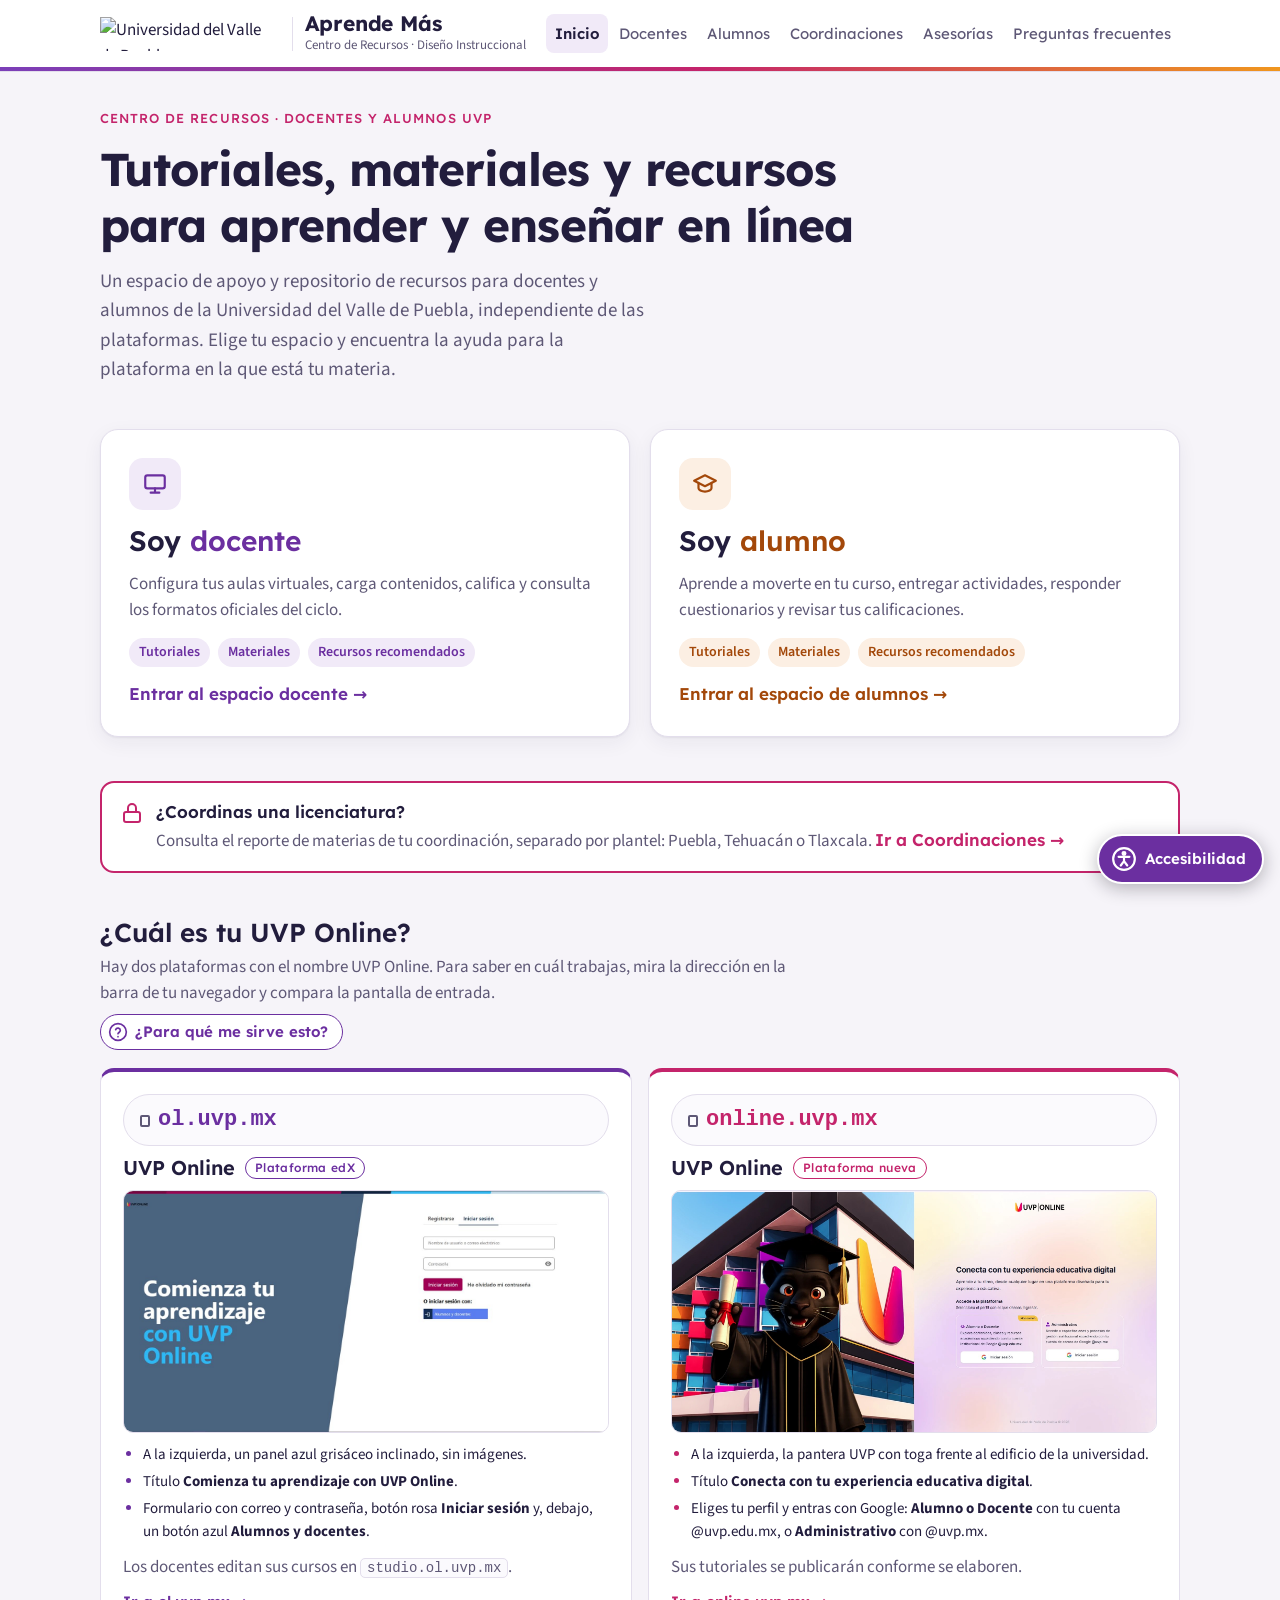
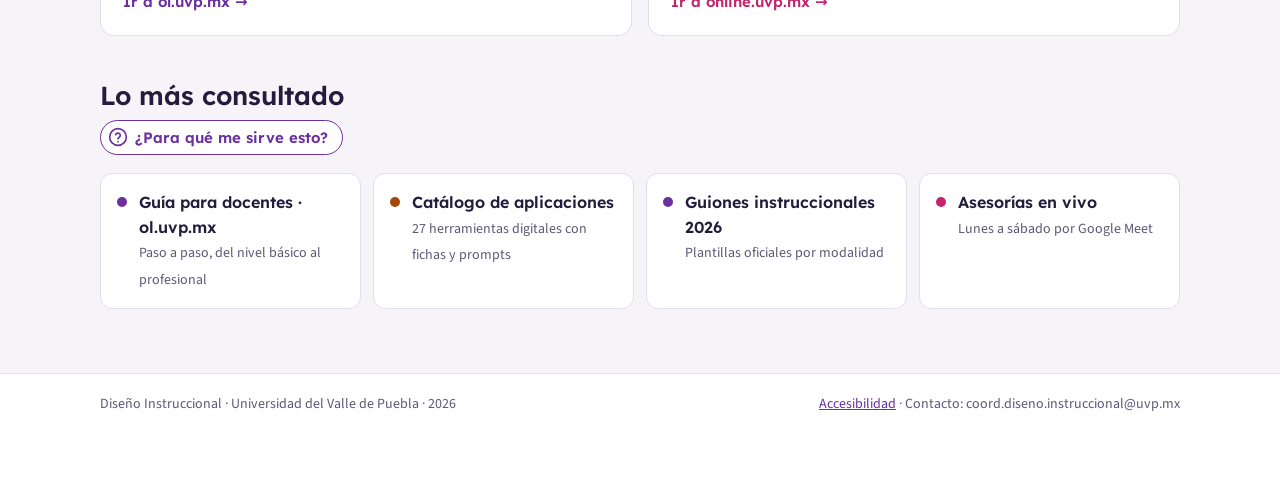
==== commit 97de1777: "Logo de la UVP en el encabezado" ====
--- a/index.html
+++ b/index.html
@@ -59,13 +59,19 @@
 /* cabecera */
 header.top{background:var(--hoja);border-bottom:1px solid var(--linea);position:sticky;top:env(safe-area-inset-top,0px);z-index:20}
 header.top::after{content:"";display:block;height:4px;background:var(--grad)}
-.top .wrap{display:flex;align-items:center;gap:20px;justify-content:space-between;flex-wrap:wrap;padding-block:12px}
+.top .wrap{display:flex;align-items:center;gap:16px;justify-content:space-between;flex-wrap:wrap;padding-block:12px}
 .marca{display:flex;align-items:center;gap:12px;text-decoration:none;color:var(--tinta)}
-.marca svg{flex:none}
+.marca .logo{flex:none;height:34px;width:auto;display:block}
+.marca .logo.o{display:none}
+@media (prefers-color-scheme:dark){:root:not([data-theme="light"]) .marca .logo.c{display:none}:root:not([data-theme="light"]) .marca .logo.o{display:block}}
+:root[data-theme="dark"] .marca .logo.c{display:none}
+:root[data-theme="dark"] .marca .logo.o{display:block}
+.marca .sep{flex:none;width:1px;height:34px;background:var(--linea)}
+@media (max-width:640px){.marca .logo{height:30px}.marca .sep{height:28px}.marca{gap:10px}}
 .marca .n{font-family:var(--disp);font-weight:700;font-size:21px;letter-spacing:-.01em;display:block;line-height:1.1}
 .marca .s{font-size:13px;color:var(--tinta2);display:block}
-nav.menu{display:flex;gap:4px;flex-wrap:wrap}
-nav.menu a{font-family:var(--disp);font-size:15px;text-decoration:none;color:var(--tinta2);padding:8px 12px;border-radius:8px}
+nav.menu{display:flex;gap:2px;flex-wrap:wrap}
+nav.menu a{font-family:var(--disp);font-size:15px;text-decoration:none;color:var(--tinta2);padding:8px 9px;border-radius:8px}
 nav.menu a:hover{background:var(--violeta-s);color:var(--tinta)}
 nav.menu a[aria-current="page"]{color:var(--tinta);background:var(--violeta-s);font-weight:600}
 nav.menu a.m-alumnos[aria-current="page"]{background:var(--alumno-s)}
@@ -373,9 +379,9 @@
 <a class="saltar" href="#contenido">Saltar al contenido</a>
 
 <header class="top"><div class="wrap">
-  <a class="marca" href="#inicio" aria-label="Aprende Más, Centro de Recursos, ir al inicio">
-    <svg width="40" height="40" viewBox="0 0 40 40" aria-hidden="true"><defs><linearGradient id="g" x1="0" y1="0" x2="1" y2="1"><stop offset="0" stop-color="#7B3FB8"/><stop offset=".55" stop-color="#C4246B"/><stop offset="1" stop-color="#F0961E"/></linearGradient></defs><rect width="40" height="40" rx="11" fill="url(#g)"/><path d="M10 11 L20 30 L30 11" fill="none" stroke="#fff" stroke-width="4.2" stroke-linecap="round" stroke-linejoin="round"/><path d="M26 25h8M30 21v8" stroke="#fff" stroke-width="2.6" stroke-linecap="round"/></svg>
-    <span><span class="n">Aprende Más</span><span class="s">Centro de Recursos · Diseño Instruccional UVP</span></span>
+  <a class="marca" href="#inicio" aria-label="Universidad del Valle de Puebla · Aprende Más, Centro de Recursos. Ir al inicio">
+    <img class="logo c" src="img/uvp-logo.png" width="391" height="74" alt="Universidad del Valle de Puebla"><img class="logo o" src="img/uvp-logo-blanco.png" width="391" height="74" alt="Universidad del Valle de Puebla"><span class="sep" aria-hidden="true"></span>
+    <span><span class="n">Aprende Más</span><span class="s">Centro de Recursos · Diseño Instruccional</span></span>
   </a>
   <nav class="menu" aria-label="Principal">
     <a href="#inicio">Inicio</a>
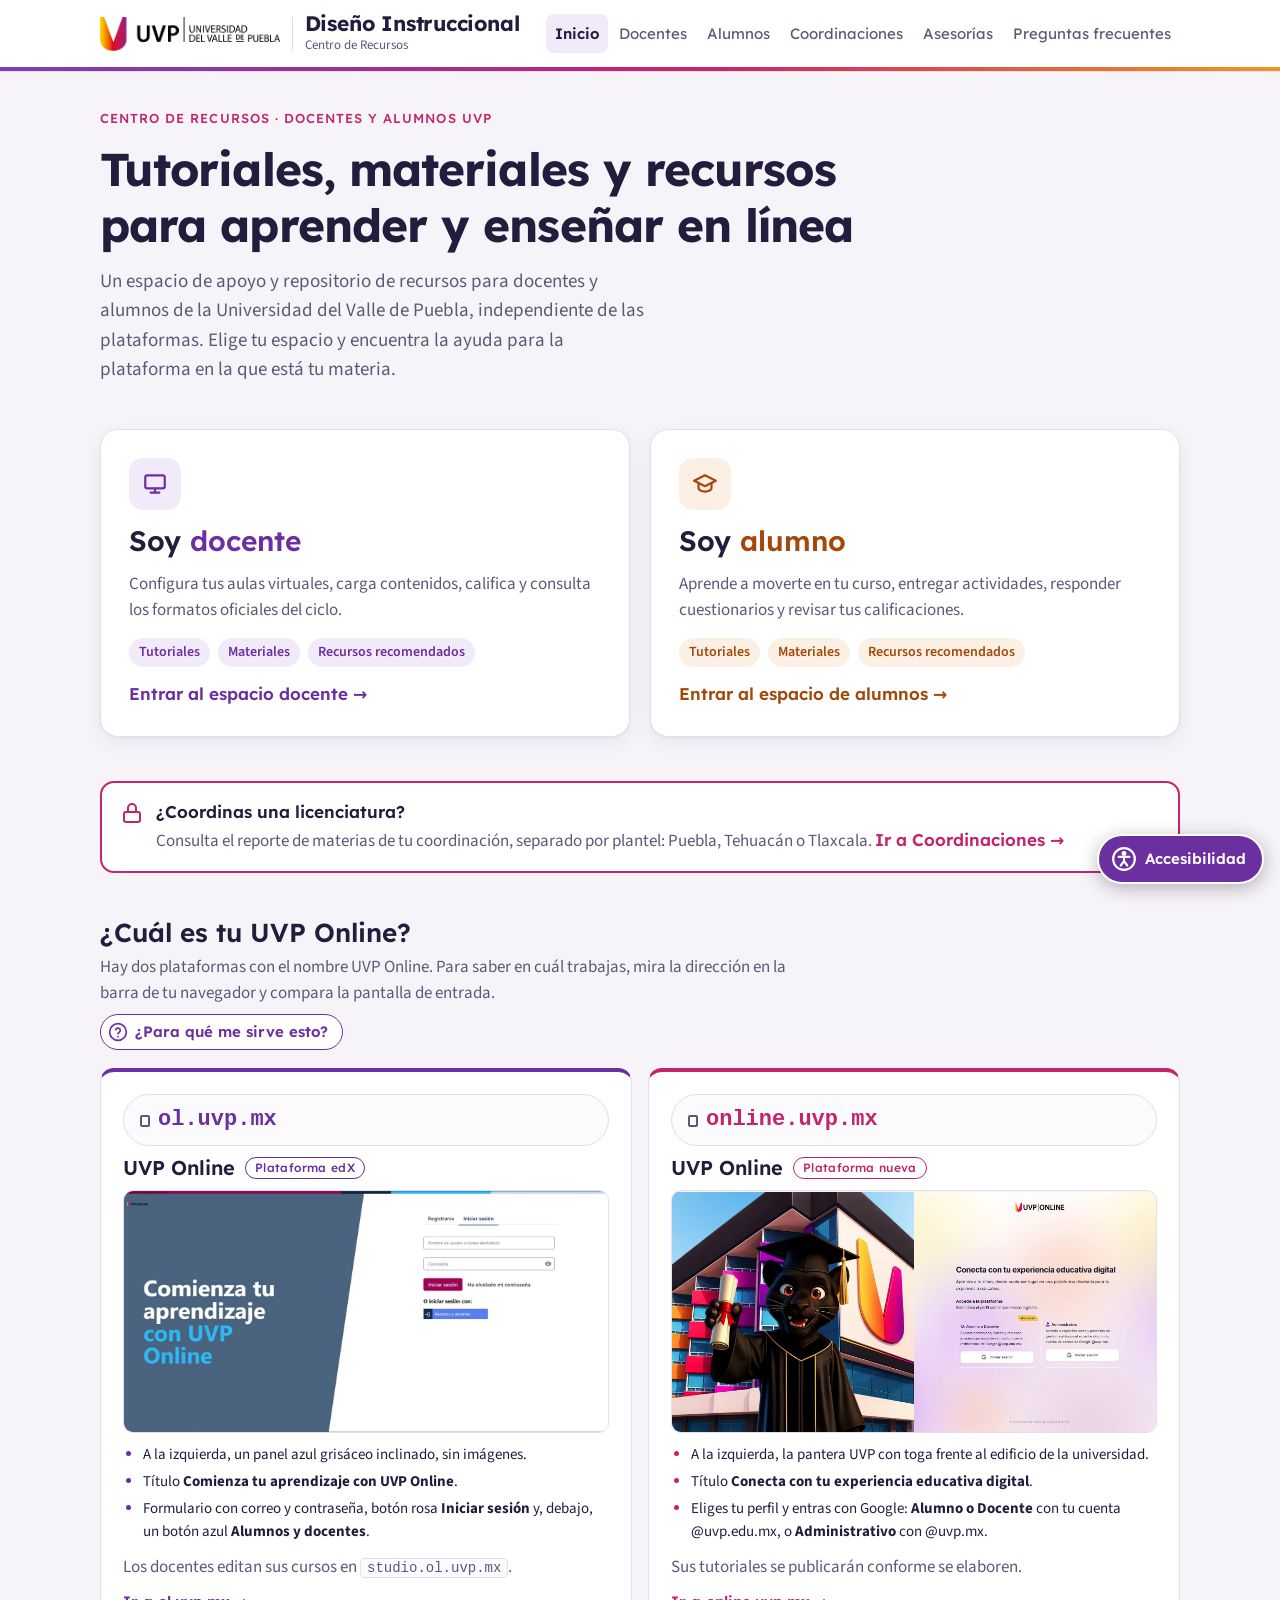
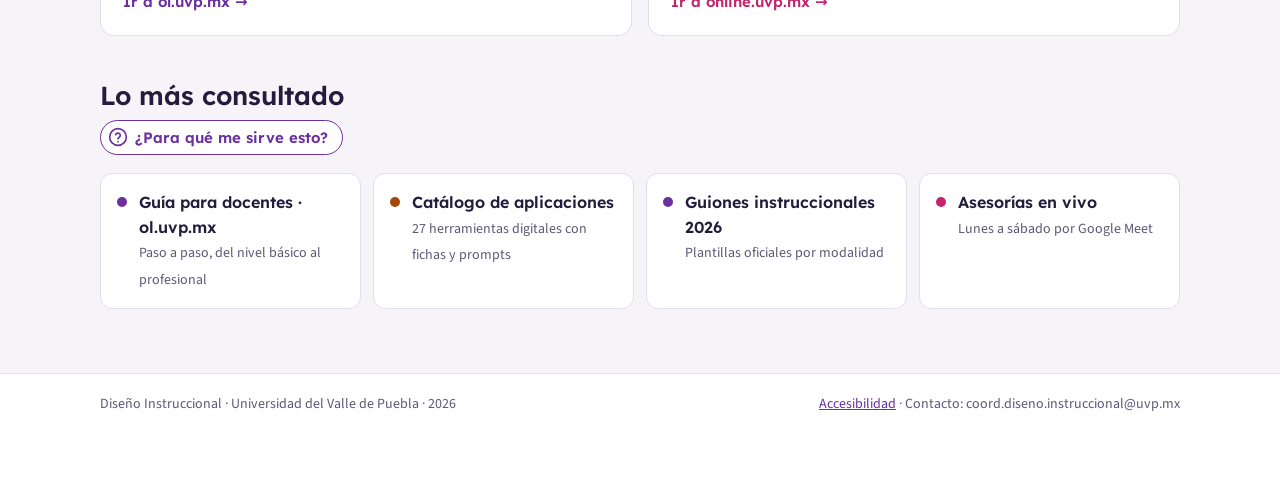
==== commit 83928076: "Encabezado: Diseño Instruccional, Centro de Recursos" ====
--- a/index.html
+++ b/index.html
@@ -4,7 +4,7 @@
 <meta charset="utf-8">
 <meta name="viewport" content="width=device-width, initial-scale=1, viewport-fit=cover">
 <base target="_self">
-<title>Aprende Más · Centro de Recursos UVP</title>
+<title>Diseño Instruccional · Centro de Recursos UVP</title>
 <meta name="description" content="Tutoriales, materiales y recursos para docentes, alumnos y coordinaciones de la Universidad del Valle de Puebla.">
 <link rel="preconnect" href="https://fonts.googleapis.com">
 <link rel="preconnect" href="https://fonts.gstatic.com" crossorigin>
@@ -379,9 +379,9 @@
 <a class="saltar" href="#contenido">Saltar al contenido</a>
 
 <header class="top"><div class="wrap">
-  <a class="marca" href="#inicio" aria-label="Universidad del Valle de Puebla · Aprende Más, Centro de Recursos. Ir al inicio">
+  <a class="marca" href="#inicio" aria-label="Universidad del Valle de Puebla · Diseño Instruccional, Centro de Recursos. Ir al inicio">
     <img class="logo c" src="img/uvp-logo.png" width="391" height="74" alt="Universidad del Valle de Puebla"><img class="logo o" src="img/uvp-logo-blanco.png" width="391" height="74" alt="Universidad del Valle de Puebla"><span class="sep" aria-hidden="true"></span>
-    <span><span class="n">Aprende Más</span><span class="s">Centro de Recursos · Diseño Instruccional</span></span>
+    <span><span class="n">Diseño Instruccional</span><span class="s">Centro de Recursos</span></span>
   </a>
   <nav class="menu" aria-label="Principal">
     <a href="#inicio">Inicio</a>
@@ -1156,7 +1156,7 @@
   const menu = v.startsWith("faq") ? "faq" : v;
   document.querySelectorAll(".vista").forEach(s => s.hidden = s.dataset.vista!==v);
   document.querySelectorAll("nav.menu a").forEach(a => a.getAttribute("href")==="#"+menu ? a.setAttribute("aria-current","page") : a.removeAttribute("aria-current"));
-  document.title = (v==="inicio" ? "" : NOMBRES[v] + " · ") + "Aprende Más · Centro de Recursos UVP";
+  document.title = (v==="inicio" ? "" : NOMBRES[v] + " · ") + "Diseño Instruccional · Centro de Recursos UVP";
   if(window.A11Y) A11Y.parar();
   const destino = h!==v ? document.getElementById(h) : null;
   if(destino) destino.scrollIntoView({block:"start"}); else window.scrollTo(0,0);
